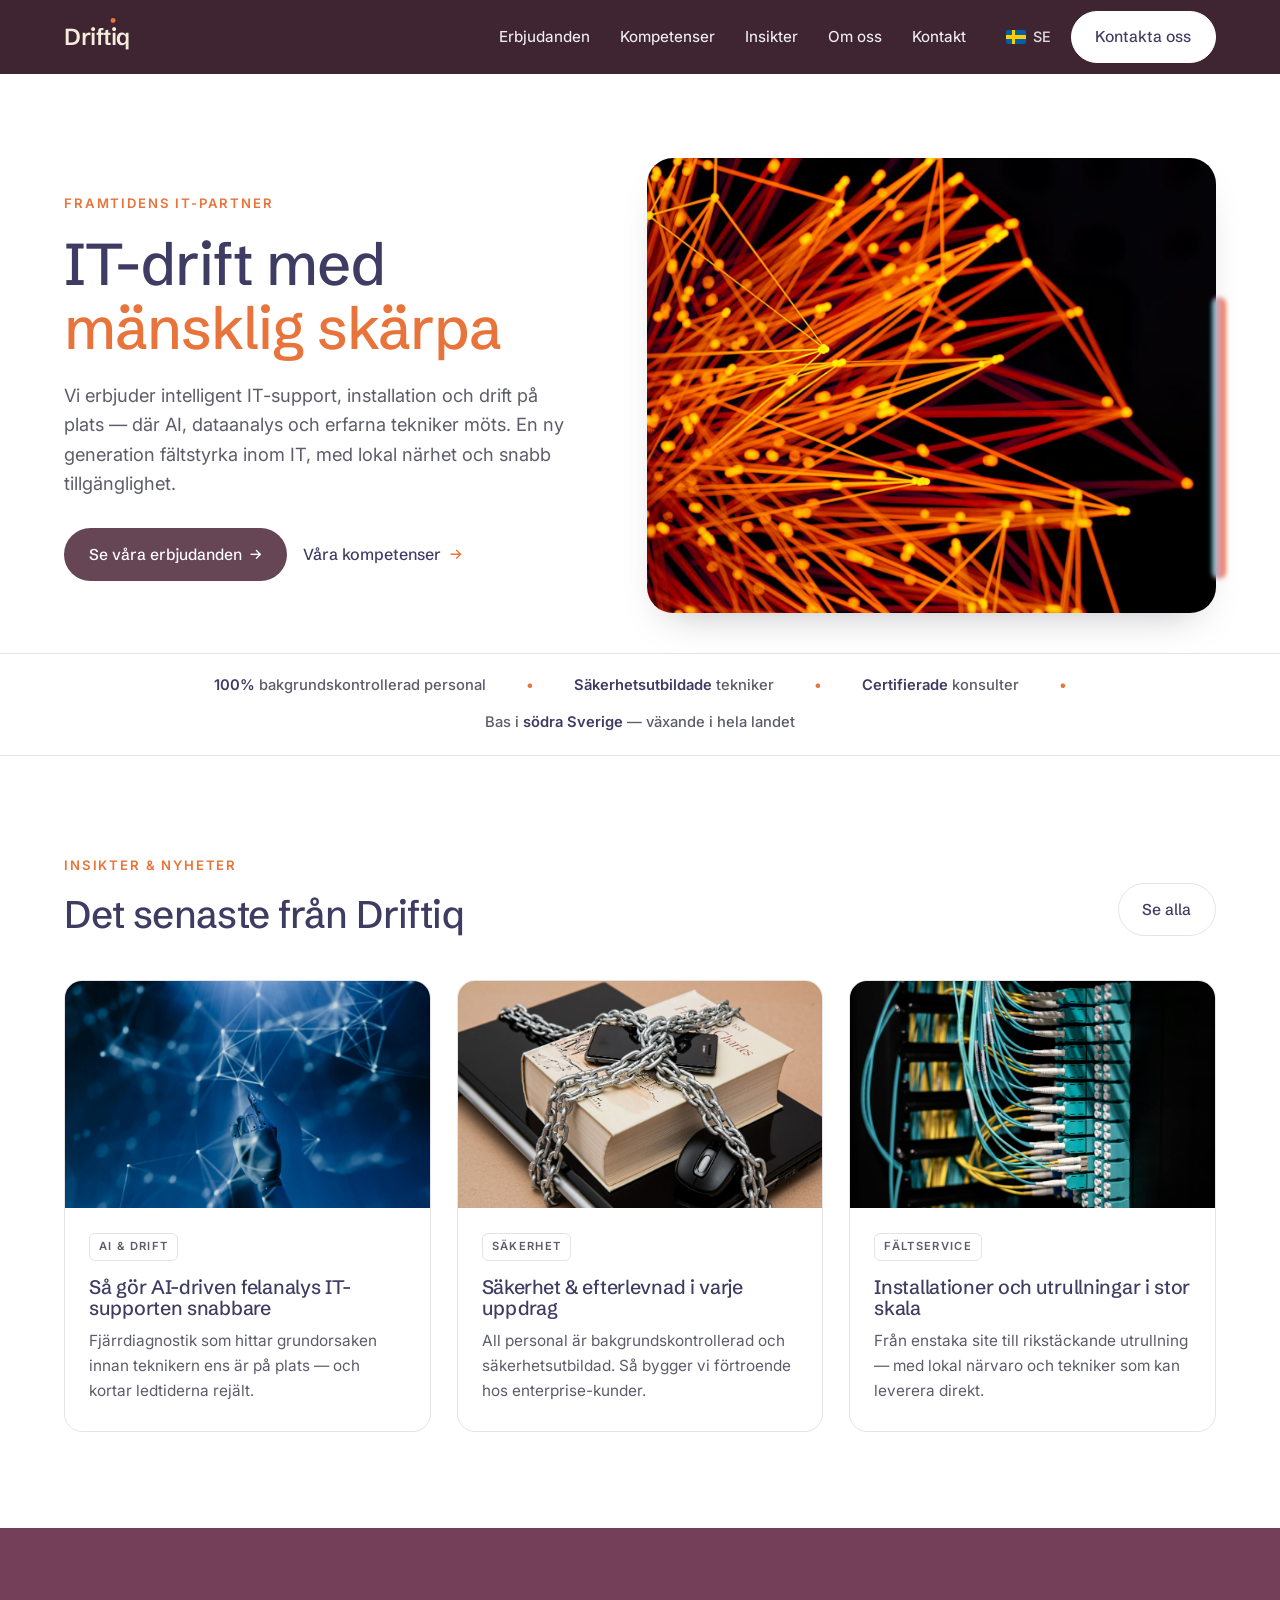
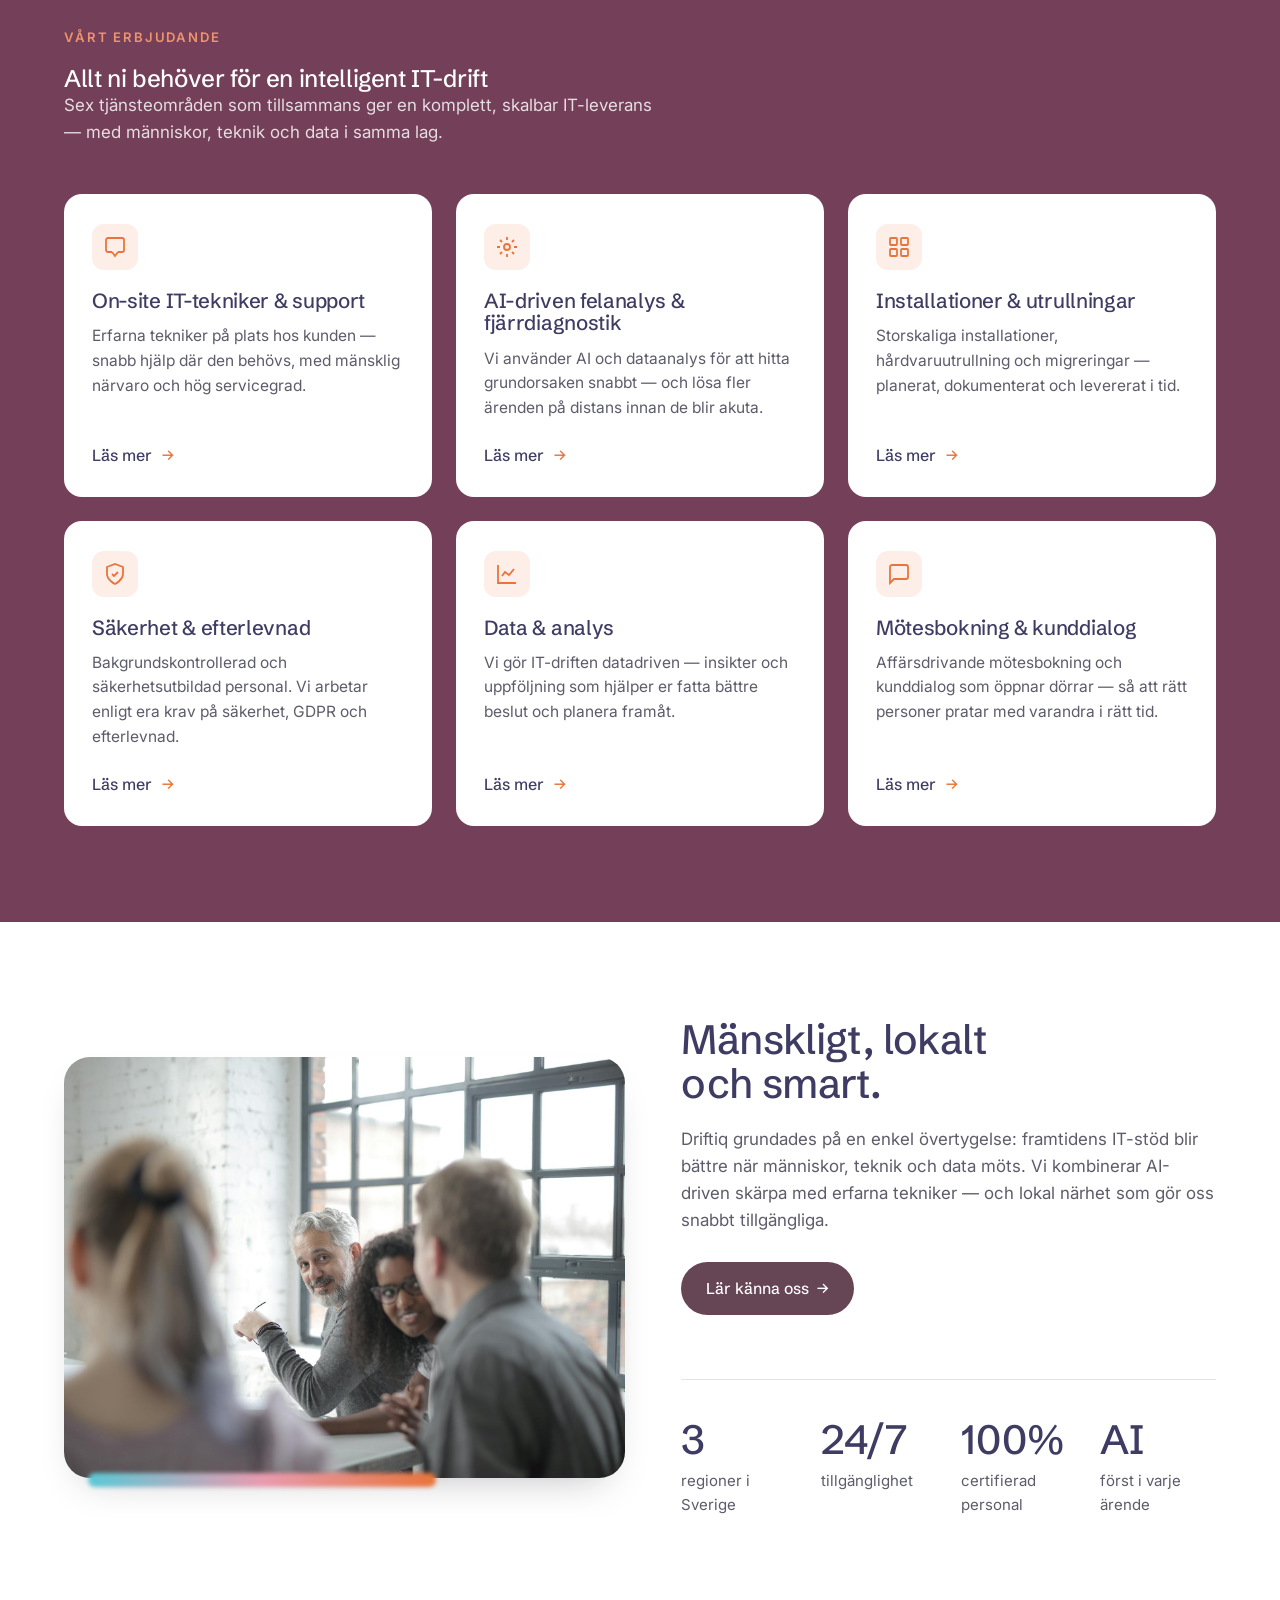
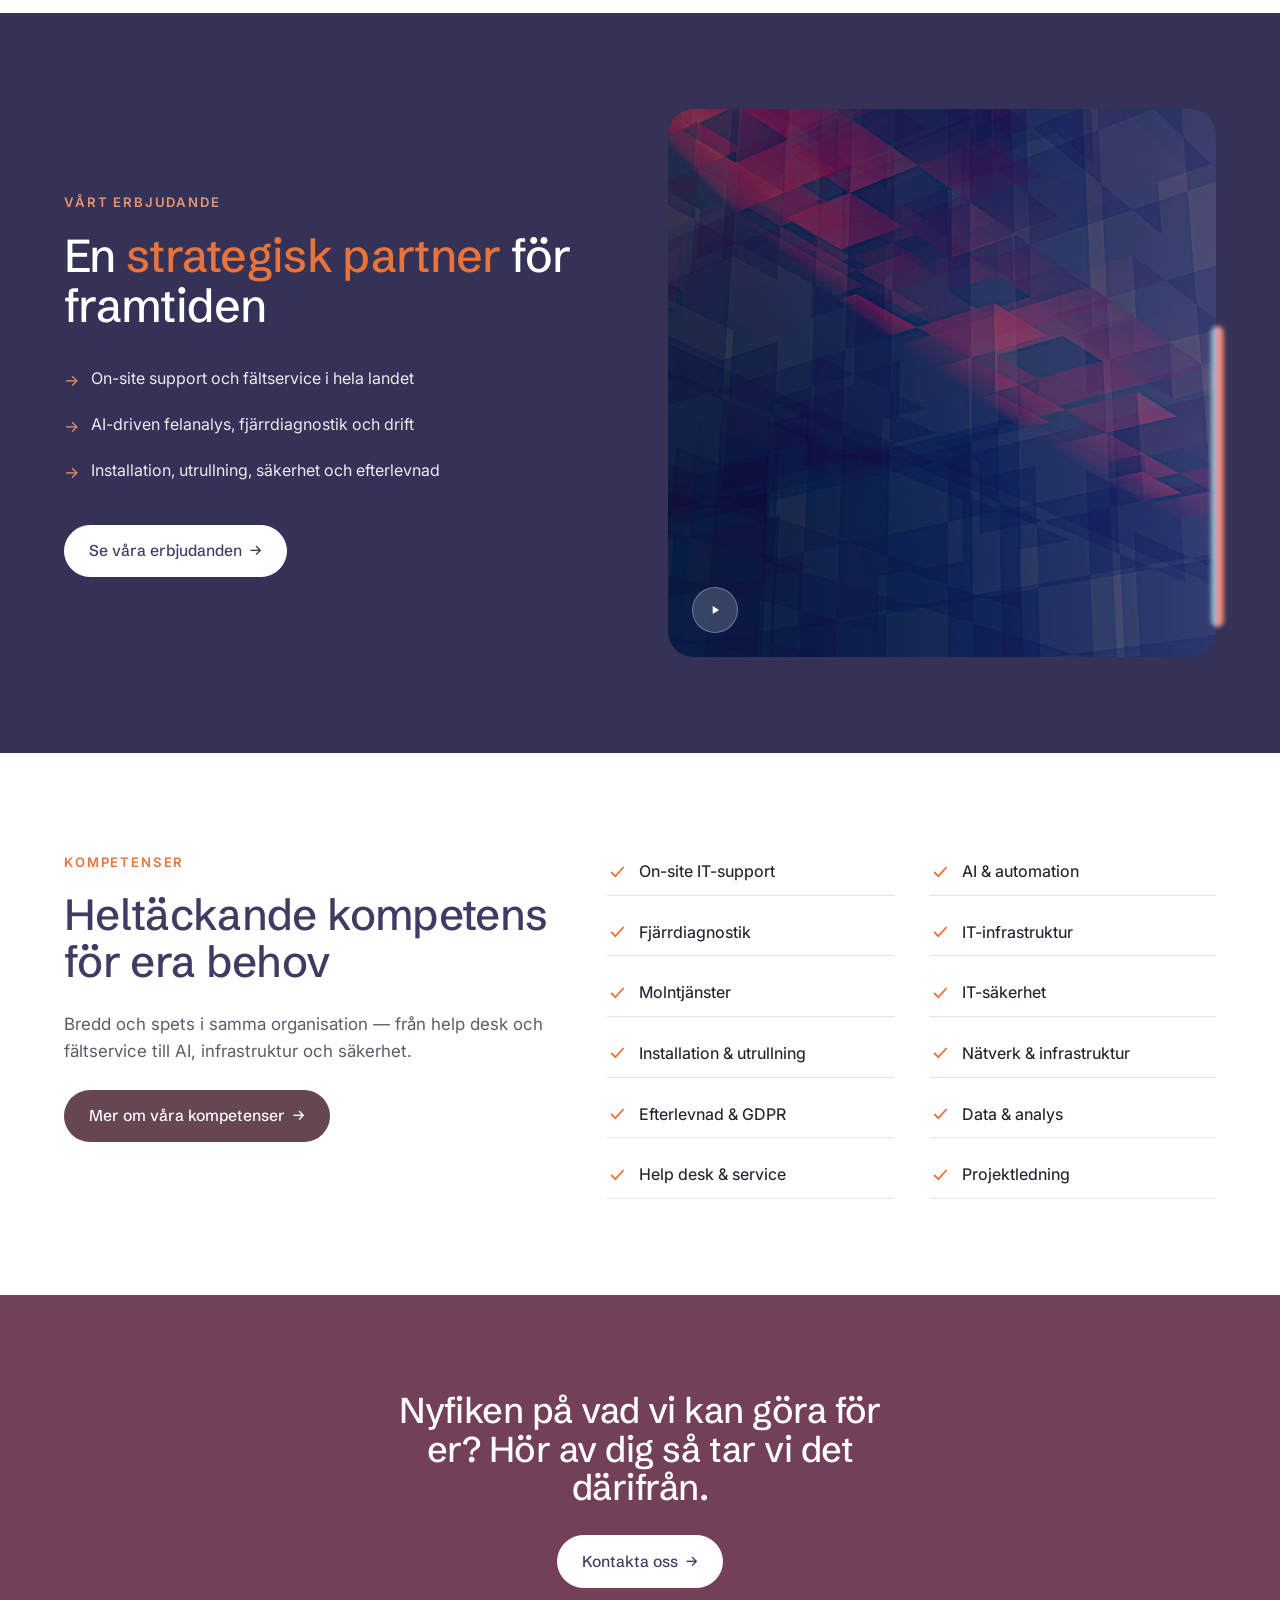
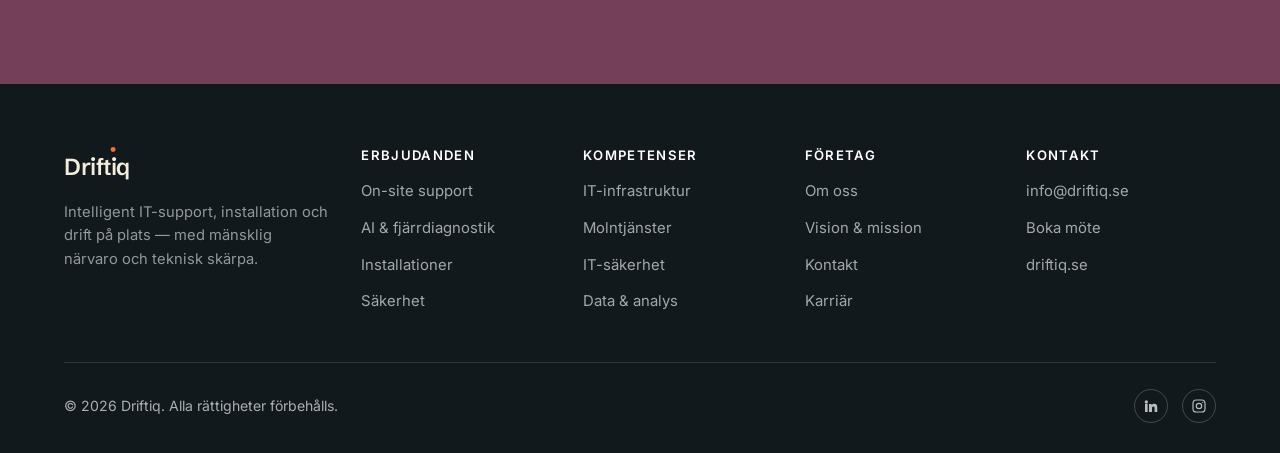
==== index.html @ 4bd807d9 "Driftiq website — homepage + Erbjudanden, Om oss, Kontakt Static site (HTML/CSS/JS) redesign of drif" ====
<!DOCTYPE html>
<html lang="sv">
<head>
<meta charset="UTF-8" />
<meta name="viewport" content="width=device-width, initial-scale=1.0" />
<title>Driftiq — Intelligent IT-support, drift och installation på plats</title>
<meta name="description" content="Driftiq kombinerar AI, dataanalys och erfarna tekniker för en ny generation fältstyrka inom IT. On-site support, installation och drift med mänsklig närvaro och teknisk skärpa." />
<link rel="preconnect" href="https://fonts.googleapis.com" />
<link rel="preconnect" href="https://fonts.gstatic.com" crossorigin />
<link href="https://fonts.googleapis.com/css2?family=Inter:wght@400;450;500;600&family=Schibsted+Grotesk:wght@400;500;600&display=swap" rel="stylesheet" />
<link rel="stylesheet" href="css/styles.css" />
</head>
<body>

<!-- ===================== Header ===================== -->
<header class="site-header">
  <div class="container nav">
    <a href="index.html" class="brand" aria-label="Driftiq startsida">Drift<span class="doti">i</span>q</a>
    <nav class="nav-links" aria-label="Huvudmeny">
      <a href="erbjudanden.html">Erbjudanden</a>
      <a href="index.html#kompetenser">Kompetenser</a>
      <a href="index.html#insikter">Insikter</a>
      <a href="om-oss.html">Om oss</a>
      <a href="kontakt.html">Kontakt</a>
    </nav>
    <div class="nav-right">
      <span class="lang"><span class="flag"></span>SE</span>
      <a href="kontakt.html" class="btn btn-light">Kontakta oss</a>
    </div>
    <button class="nav-toggle" aria-label="Öppna meny"><span></span><span></span><span></span></button>
  </div>
</header>

<main>

<!-- ===================== Hero ===================== -->
<section class="hero section">
  <div class="container hero-grid">
    <div class="hero-copy">
      <span class="eyebrow">Framtidens IT-partner</span>
      <h1>IT-drift med <span class="text-accent">mänsklig skärpa</span></h1>
      <p class="lead">Vi erbjuder intelligent IT-support, installation och drift på plats — där AI, dataanalys och erfarna tekniker möts. En ny generation fältstyrka inom IT, med lokal närhet och snabb tillgänglighet.</p>
      <div class="hero-actions">
        <a href="erbjudanden.html" class="btn btn-primary">Se våra erbjudanden <span class="arr">→</span></a>
        <a href="index.html#kompetenser" class="link-arrow">Våra kompetenser <span class="arr">→</span></a>
      </div>
    </div>
    <div class="hero-visual">
      <img src="assets/img/hero-abstract.jpg" alt="Abstrakt nätverk av sammankopplade noder" />
      <span class="gradient-edge"></span>
    </div>
  </div>
</section>

<!-- ===================== Trust strip ===================== -->
<div class="trust">
  <div class="container">
    <span><b>100%</b> bakgrundskontrollerad personal</span>
    <span class="dot">•</span>
    <span><b>Säkerhetsutbildade</b> tekniker</span>
    <span class="dot">•</span>
    <span><b>Certifierade</b> konsulter</span>
    <span class="dot">•</span>
    <span>Bas i <b>södra Sverige</b> — växande i hela landet</span>
  </div>
</div>

<!-- ===================== Insights ===================== -->
<section class="section" id="insikter">
  <div class="container">
    <div class="section-head">
      <div>
        <span class="eyebrow">Insikter & nyheter</span>
        <h2>Det senaste från Driftiq</h2>
      </div>
      <a href="om-oss.html" class="btn btn-outline">Se alla</a>
    </div>
    <div class="cards-3">
      <article class="insight">
        <div class="insight-img"><img src="assets/img/ai-network.jpg" alt="AI-nätverk" /></div>
        <div class="insight-body">
          <span class="tag">AI &amp; drift</span>
          <h3>Så gör AI-driven felanalys IT-supporten snabbare</h3>
          <p>Fjärrdiagnostik som hittar grundorsaken innan teknikern ens är på plats — och kortar ledtiderna rejält.</p>
        </div>
      </article>
      <article class="insight">
        <div class="insight-img"><img src="assets/img/cyber-security.jpg" alt="IT-säkerhet" /></div>
        <div class="insight-body">
          <span class="tag">Säkerhet</span>
          <h3>Säkerhet &amp; efterlevnad i varje uppdrag</h3>
          <p>All personal är bakgrundskontrollerad och säkerhetsutbildad. Så bygger vi förtroende hos enterprise-kunder.</p>
        </div>
      </article>
      <article class="insight">
        <div class="insight-img"><img src="assets/img/network-cables.jpg" alt="Installation av nätverk" /></div>
        <div class="insight-body">
          <span class="tag">Fältservice</span>
          <h3>Installationer och utrullningar i stor skala</h3>
          <p>Från enstaka site till rikstäckande utrullning — med lokal närvaro och tekniker som kan leverera direkt.</p>
        </div>
      </article>
    </div>
  </div>
</section>

<!-- ===================== Offerings (plum) ===================== -->
<section class="section section-plum" id="erbjudanden">
  <div class="container">
    <div class="plum-head">
      <span class="eyebrow on-dark">Vårt erbjudande</span>
      <h2>Allt ni behöver för en intelligent IT-drift</h2>
      <p class="lead">Sex tjänsteområden som tillsammans ger en komplett, skalbar IT-leverans — med människor, teknik och data i samma lag.</p>
    </div>
    <div class="offer-grid">
      <article class="offer-card">
        <div class="offer-icon"><svg viewBox="0 0 24 24" fill="none" stroke="currentColor" stroke-width="1.8"><path d="M9 17H5a2 2 0 0 1-2-2V5a2 2 0 0 1 2-2h14a2 2 0 0 1 2 2v10a2 2 0 0 1-2 2h-4"/><path d="m9 17 3 4 3-4"/></svg></div>
        <h3>On-site IT-tekniker &amp; support</h3>
        <p>Erfarna tekniker på plats hos kunden — snabb hjälp där den behövs, med mänsklig närvaro och hög servicegrad.</p>
        <a href="erbjudanden.html#support" class="link-arrow">Läs mer <span class="arr">→</span></a>
      </article>
      <article class="offer-card">
        <div class="offer-icon"><svg viewBox="0 0 24 24" fill="none" stroke="currentColor" stroke-width="1.8"><circle cx="12" cy="12" r="3"/><path d="M12 2v3M12 19v3M2 12h3M19 12h3M5 5l2 2M17 17l2 2M19 5l-2 2M7 17l-2 2"/></svg></div>
        <h3>AI-driven felanalys &amp; fjärrdiagnostik</h3>
        <p>Vi använder AI och dataanalys för att hitta grundorsaken snabbt — och lösa fler ärenden på distans innan de blir akuta.</p>
        <a href="erbjudanden.html#ai" class="link-arrow">Läs mer <span class="arr">→</span></a>
      </article>
      <article class="offer-card">
        <div class="offer-icon"><svg viewBox="0 0 24 24" fill="none" stroke="currentColor" stroke-width="1.8"><rect x="3" y="3" width="7" height="7" rx="1"/><rect x="14" y="3" width="7" height="7" rx="1"/><rect x="3" y="14" width="7" height="7" rx="1"/><rect x="14" y="14" width="7" height="7" rx="1"/></svg></div>
        <h3>Installationer &amp; utrullningar</h3>
        <p>Storskaliga installationer, hårdvaruutrullning och migreringar — planerat, dokumenterat och levererat i tid.</p>
        <a href="erbjudanden.html#installation" class="link-arrow">Läs mer <span class="arr">→</span></a>
      </article>
      <article class="offer-card">
        <div class="offer-icon"><svg viewBox="0 0 24 24" fill="none" stroke="currentColor" stroke-width="1.8"><path d="M12 22s8-4 8-10V5l-8-3-8 3v7c0 6 8 10 8 10Z"/><path d="m9 12 2 2 4-4"/></svg></div>
        <h3>Säkerhet &amp; efterlevnad</h3>
        <p>Bakgrundskontrollerad och säkerhetsutbildad personal. Vi arbetar enligt era krav på säkerhet, GDPR och efterlevnad.</p>
        <a href="erbjudanden.html#sakerhet" class="link-arrow">Läs mer <span class="arr">→</span></a>
      </article>
      <article class="offer-card">
        <div class="offer-icon"><svg viewBox="0 0 24 24" fill="none" stroke="currentColor" stroke-width="1.8"><path d="M3 3v18h18"/><path d="m7 14 3-4 4 3 5-6"/></svg></div>
        <h3>Data &amp; analys</h3>
        <p>Vi gör IT-driften datadriven — insikter och uppföljning som hjälper er fatta bättre beslut och planera framåt.</p>
        <a href="erbjudanden.html#data" class="link-arrow">Läs mer <span class="arr">→</span></a>
      </article>
      <article class="offer-card">
        <div class="offer-icon"><svg viewBox="0 0 24 24" fill="none" stroke="currentColor" stroke-width="1.8"><path d="M21 15a2 2 0 0 1-2 2H7l-4 4V5a2 2 0 0 1 2-2h14a2 2 0 0 1 2 2Z"/></svg></div>
        <h3>Mötesbokning &amp; kunddialog</h3>
        <p>Affärsdrivande mötesbokning och kunddialog som öppnar dörrar — så att rätt personer pratar med varandra i rätt tid.</p>
        <a href="erbjudanden.html#dialog" class="link-arrow">Läs mer <span class="arr">→</span></a>
      </article>
    </div>
  </div>
</section>

<!-- ===================== Visions split ===================== -->
<section class="section">
  <div class="container split">
    <div class="split-visual">
      <img src="assets/img/team-meeting.jpg" alt="Driftiqs team i samtal" />
      <span class="gradient-edge"></span>
    </div>
    <div>
      <h2>Mänskligt, lokalt<br />och smart.</h2>
      <p class="lead">Driftiq grundades på en enkel övertygelse: framtidens IT-stöd blir bättre när människor, teknik och data möts. Vi kombinerar AI-driven skärpa med erfarna tekniker — och lokal närhet som gör oss snabbt tillgängliga.</p>
      <a href="om-oss.html" class="btn btn-primary">Lär känna oss <span class="arr">→</span></a>
      <div class="stats">
        <div class="stat"><div class="num">3</div><div class="lbl">regioner i Sverige</div></div>
        <div class="stat"><div class="num">24/7</div><div class="lbl">tillgänglighet</div></div>
        <div class="stat"><div class="num">100%</div><div class="lbl">certifierad personal</div></div>
        <div class="stat"><div class="num">AI</div><div class="lbl">först i varje ärende</div></div>
      </div>
    </div>
  </div>
</section>

<!-- ===================== Strategic partner (indigo) ===================== -->
<section class="section section-indigo">
  <div class="container partner-grid">
    <div class="partner">
      <span class="eyebrow on-dark">Vårt erbjudande</span>
      <h2>En <span class="text-accent">strategisk partner</span> för framtiden</h2>
      <ul class="ul">
        <li><span class="arr">→</span> On-site support och fältservice i hela landet</li>
        <li><span class="arr">→</span> AI-driven felanalys, fjärrdiagnostik och drift</li>
        <li><span class="arr">→</span> Installation, utrullning, säkerhet och efterlevnad</li>
      </ul>
      <a href="erbjudanden.html" class="btn btn-light">Se våra erbjudanden <span class="arr">→</span></a>
    </div>
    <div class="partner-visual">
      <img src="assets/img/abstract-3d.jpg" alt="Abstrakt geometrisk teknikbild" />
      <span class="gradient-edge"></span>
      <span class="play"><svg width="14" height="14" viewBox="0 0 24 24" fill="#fff"><path d="M8 5v14l11-7z"/></svg></span>
    </div>
  </div>
</section>

<!-- ===================== Competencies ===================== -->
<section class="section" id="kompetenser">
  <div class="container compe-grid">
    <div>
      <span class="eyebrow">Kompetenser</span>
      <h2>Heltäckande kompetens för era behov</h2>
      <p class="lead">Bredd och spets i samma organisation — från help desk och fältservice till AI, infrastruktur och säkerhet.</p>
      <a href="erbjudanden.html" class="btn btn-primary" style="margin-top:24px">Mer om våra kompetenser <span class="arr">→</span></a>
    </div>
    <div class="checks">
      <div class="check"><svg viewBox="0 0 24 24" fill="none" stroke="currentColor" stroke-width="2.2"><path d="m5 12 5 5L20 6"/></svg><span>On-site IT-support</span></div>
      <div class="check"><svg viewBox="0 0 24 24" fill="none" stroke="currentColor" stroke-width="2.2"><path d="m5 12 5 5L20 6"/></svg><span>AI &amp; automation</span></div>
      <div class="check"><svg viewBox="0 0 24 24" fill="none" stroke="currentColor" stroke-width="2.2"><path d="m5 12 5 5L20 6"/></svg><span>Fjärrdiagnostik</span></div>
      <div class="check"><svg viewBox="0 0 24 24" fill="none" stroke="currentColor" stroke-width="2.2"><path d="m5 12 5 5L20 6"/></svg><span>IT-infrastruktur</span></div>
      <div class="check"><svg viewBox="0 0 24 24" fill="none" stroke="currentColor" stroke-width="2.2"><path d="m5 12 5 5L20 6"/></svg><span>Molntjänster</span></div>
      <div class="check"><svg viewBox="0 0 24 24" fill="none" stroke="currentColor" stroke-width="2.2"><path d="m5 12 5 5L20 6"/></svg><span>IT-säkerhet</span></div>
      <div class="check"><svg viewBox="0 0 24 24" fill="none" stroke="currentColor" stroke-width="2.2"><path d="m5 12 5 5L20 6"/></svg><span>Installation &amp; utrullning</span></div>
      <div class="check"><svg viewBox="0 0 24 24" fill="none" stroke="currentColor" stroke-width="2.2"><path d="m5 12 5 5L20 6"/></svg><span>Nätverk &amp; infrastruktur</span></div>
      <div class="check"><svg viewBox="0 0 24 24" fill="none" stroke="currentColor" stroke-width="2.2"><path d="m5 12 5 5L20 6"/></svg><span>Efterlevnad &amp; GDPR</span></div>
      <div class="check"><svg viewBox="0 0 24 24" fill="none" stroke="currentColor" stroke-width="2.2"><path d="m5 12 5 5L20 6"/></svg><span>Data &amp; analys</span></div>
      <div class="check"><svg viewBox="0 0 24 24" fill="none" stroke="currentColor" stroke-width="2.2"><path d="m5 12 5 5L20 6"/></svg><span>Help desk &amp; service</span></div>
      <div class="check"><svg viewBox="0 0 24 24" fill="none" stroke="currentColor" stroke-width="2.2"><path d="m5 12 5 5L20 6"/></svg><span>Projektledning</span></div>
    </div>
  </div>
</section>

<!-- ===================== CTA band ===================== -->
<section class="section cta-band">
  <div class="container">
    <h2>Nyfiken på vad vi kan göra för er? Hör av dig så tar vi det därifrån.</h2>
    <a href="kontakt.html" class="btn btn-light">Kontakta oss <span class="arr">→</span></a>
  </div>
</section>

</main>

<!-- ===================== Footer ===================== -->
<footer class="site-footer">
  <div class="container">
    <div class="footer-top">
      <div class="footer-brand">
        <a href="index.html" class="brand">Drift<span class="doti">i</span>q</a>
        <p>Intelligent IT-support, installation och drift på plats — med mänsklig närvaro och teknisk skärpa.</p>
      </div>
      <div class="footer-col">
        <h4>Erbjudanden</h4>
        <ul>
          <li><a href="erbjudanden.html#support">On-site support</a></li>
          <li><a href="erbjudanden.html#ai">AI &amp; fjärrdiagnostik</a></li>
          <li><a href="erbjudanden.html#installation">Installationer</a></li>
          <li><a href="erbjudanden.html#sakerhet">Säkerhet</a></li>
        </ul>
      </div>
      <div class="footer-col">
        <h4>Kompetenser</h4>
        <ul>
          <li><a href="index.html#kompetenser">IT-infrastruktur</a></li>
          <li><a href="index.html#kompetenser">Molntjänster</a></li>
          <li><a href="index.html#kompetenser">IT-säkerhet</a></li>
          <li><a href="index.html#kompetenser">Data &amp; analys</a></li>
        </ul>
      </div>
      <div class="footer-col">
        <h4>Företag</h4>
        <ul>
          <li><a href="om-oss.html">Om oss</a></li>
          <li><a href="om-oss.html#vision">Vision &amp; mission</a></li>
          <li><a href="kontakt.html">Kontakt</a></li>
          <li><a href="kontakt.html#karriar">Karriär</a></li>
        </ul>
      </div>
      <div class="footer-col">
        <h4>Kontakt</h4>
        <ul>
          <li><a href="mailto:info@driftiq.se">info@driftiq.se</a></li>
          <li><a href="kontakt.html">Boka möte</a></li>
          <li><a href="https://driftiq.se">driftiq.se</a></li>
        </ul>
      </div>
    </div>
    <div class="footer-bottom">
      <span>© 2026 Driftiq. Alla rättigheter förbehålls.</span>
      <div class="socials">
        <a href="#" aria-label="LinkedIn"><svg viewBox="0 0 24 24" fill="currentColor"><path d="M4.98 3.5a2.5 2.5 0 1 1 0 5 2.5 2.5 0 0 1 0-5zM3 9h4v12H3zM9 9h3.8v1.7h.05c.53-.95 1.83-1.95 3.77-1.95 4 0 4.74 2.5 4.74 5.76V21h-4v-5.3c0-1.26-.02-2.9-1.77-2.9-1.77 0-2.04 1.38-2.04 2.8V21H9z"/></svg></a>
        <a href="#" aria-label="Instagram"><svg viewBox="0 0 24 24" fill="none" stroke="currentColor" stroke-width="1.8"><rect x="3" y="3" width="18" height="18" rx="5"/><circle cx="12" cy="12" r="4"/><circle cx="17.5" cy="6.5" r="1" fill="currentColor" stroke="none"/></svg></a>
      </div>
    </div>
  </div>
</footer>

<script src="js/main.js"></script>
</body>
</html>
---- css/styles.css ----
/* ===========================================================
   Driftiq — design system
   Palette adapted from reference (Forefront): plum / indigo / orange
   =========================================================== */

:root{
  /* Brand colours */
  --plum-dark:#3E2531;     /* nav, deep sections */
  --plum:#743F59;          /* group / CTA sections */
  --plum-btn:#664555;      /* solid plum button */
  --plum-btn-hover:#7c5267;
  --indigo:#3E3C63;        /* heading text + dark sections */
  --indigo-deep:#343257;   /* darker indigo */
  --orange:#E8743B;        /* primary accent */
  --orange-2:#F0936A;      /* gradient highlight */
  --cyan:#5BC8D6;
  --pink:#E89BB0;

  /* Neutrals */
  --bg:#ffffff;
  --bg-soft:#f4f4f5;
  --bg-soft-2:#efeef0;
  --ink:#23232f;           /* body text */
  --ink-soft:#5c5c6b;      /* muted text */
  --line:#e5e3e8;
  --footer:#12191d;
  --cream:#f4ecdd;

  /* Type */
  --font-head:"Schibsted Grotesk","Inter",system-ui,Segoe UI,Arial,sans-serif;
  --font-body:"Inter",system-ui,Segoe UI,Arial,sans-serif;

  /* Layout */
  --maxw:1200px;
  --radius:18px;
  --radius-lg:26px;
  --shadow:0 18px 40px -22px rgba(31,22,38,.35);
  --shadow-card:0 14px 30px -20px rgba(31,22,38,.30);
  --ease:cubic-bezier(.22,.61,.36,1);
}

*,*::before,*::after{box-sizing:border-box}
html{scroll-behavior:smooth}
body{
  margin:0;
  font-family:var(--font-body);
  color:var(--ink);
  background:var(--bg);
  line-height:1.6;
  -webkit-font-smoothing:antialiased;
  text-rendering:optimizeLegibility;
}
img{max-width:100%;display:block}
a{color:inherit;text-decoration:none}
h1,h2,h3,h4{font-family:var(--font-head);font-weight:500;color:var(--indigo);line-height:1.08;margin:0;letter-spacing:-.015em}
p{margin:0}

.container{width:100%;max-width:var(--maxw);margin-inline:auto;padding-inline:24px}
.section{padding-block:96px}
.eyebrow{
  font-size:.82rem;font-weight:600;letter-spacing:.14em;text-transform:uppercase;
  color:var(--orange);margin-bottom:18px;display:inline-block;
}
.eyebrow.on-dark{color:var(--orange-2)}
.lead{font-size:1.06rem;color:var(--ink-soft);max-width:54ch}
.text-accent{color:var(--orange)}

/* ---------- Buttons ---------- */
.btn{
  display:inline-flex;align-items:center;gap:.55em;
  font-family:var(--font-head);font-weight:500;font-size:.98rem;
  padding:.82em 1.5em;border-radius:999px;border:1.5px solid transparent;
  cursor:pointer;transition:all .25s var(--ease);white-space:nowrap;
}
.btn-primary{background:var(--plum-btn);color:#fff}
.btn-primary:hover{background:var(--plum-btn-hover);transform:translateY(-2px)}
.btn-light{background:#fff;color:var(--indigo);border-color:#fff}
.btn-light:hover{background:transparent;color:#fff;border-color:rgba(255,255,255,.7)}
.btn-outline{background:transparent;color:var(--indigo);border-color:var(--line)}
.btn-outline:hover{border-color:var(--indigo);transform:translateY(-2px)}
.btn-outline.on-dark{color:#fff;border-color:rgba(255,255,255,.4)}
.btn-outline.on-dark:hover{border-color:#fff;background:rgba(255,255,255,.08)}
.btn .arr{transition:transform .25s var(--ease)}
.btn:hover .arr{transform:translateX(4px)}

.link-arrow{
  display:inline-flex;align-items:center;gap:.6em;font-family:var(--font-head);
  font-weight:500;color:var(--indigo);transition:gap .25s var(--ease);
}
.link-arrow .arr{color:var(--orange);transition:transform .25s var(--ease)}
.link-arrow:hover .arr{transform:translateX(5px)}
.link-arrow.on-dark{color:#fff}

/* ---------- Brand wordmark ---------- */
.brand{
  font-family:var(--font-head);font-weight:600;font-size:1.45rem;
  letter-spacing:-.02em;color:var(--cream);display:inline-flex;align-items:center;
}
.brand .doti{position:relative}
.brand .doti::after{
  content:"";position:absolute;left:50%;top:-.02em;transform:translateX(-50%);
  width:.21em;height:.21em;background:var(--orange);border-radius:50%;
}
.brand.ink{color:var(--indigo)}

/* ===========================================================
   Header
   =========================================================== */
.site-header{
  position:sticky;top:0;z-index:60;
  background:var(--plum-dark);
  transition:background .3s var(--ease),box-shadow .3s var(--ease);
}
.site-header.scrolled{background:#fff;box-shadow:0 1px 0 var(--line),0 10px 30px -24px rgba(0,0,0,.4)}
.site-header.scrolled .brand{color:var(--indigo)}
.site-header.scrolled .nav-links a{color:var(--ink)}
.site-header.scrolled .lang{color:var(--ink-soft)}
.site-header.scrolled .nav-toggle span{background:var(--indigo)}
.nav{display:flex;align-items:center;gap:32px;height:74px}
.nav-links{display:flex;align-items:center;gap:30px;margin-left:auto}
.nav-links a{
  color:rgba(255,255,255,.92);font-size:.95rem;font-weight:450;
  transition:color .2s;position:relative;
}
.nav-links a:hover{color:var(--orange-2)}
.site-header.scrolled .nav-links a:hover{color:var(--orange)}
.nav-links a.active{color:var(--orange-2)}
.site-header.scrolled .nav-links a.active{color:var(--orange)}
.nav-right{display:flex;align-items:center;gap:20px;margin-left:8px}
.lang{display:flex;align-items:center;gap:7px;color:rgba(255,255,255,.85);font-size:.9rem;font-weight:500}
.flag{width:20px;height:14px;border-radius:2px;display:inline-block;
  background:linear-gradient(#0061a8 0 100%);position:relative;overflow:hidden}
.flag::before{content:"";position:absolute;inset:0;
  background:
    linear-gradient(90deg,transparent 30%,#ffcd00 30% 44%,transparent 44%),
    linear-gradient(0deg,transparent 36%,#ffcd00 36% 64%,transparent 64%);}
.nav-toggle{display:none;background:none;border:0;flex-direction:column;gap:5px;cursor:pointer;padding:6px}
.nav-toggle span{width:24px;height:2px;background:#fff;border-radius:2px;transition:.3s}

/* ===========================================================
   Hero
   =========================================================== */
.hero{background:var(--bg);position:relative;padding-top:84px;padding-bottom:40px}
.hero-grid{display:grid;grid-template-columns:1.02fr 1.1fr;gap:56px;align-items:center}
.hero h1{font-size:clamp(2.6rem,4.6vw,4rem);font-weight:500;margin-bottom:22px}
.hero .lead{font-size:1.14rem;margin-bottom:30px;max-width:46ch}
.hero-actions{display:flex;gap:16px;flex-wrap:wrap;align-items:center}
.hero-visual{position:relative}
.hero-visual img{
  width:100%;aspect-ratio:5/4;object-fit:cover;border-radius:var(--radius-lg);
  box-shadow:var(--shadow);
}
.gradient-edge{
  position:absolute;border-radius:999px;filter:blur(2px);
  background:linear-gradient(90deg,var(--cyan),var(--pink),var(--orange));
}
.hero-visual .gradient-edge{right:-10px;bottom:34px;width:14px;height:62%;border-radius:999px}

/* trust strip */
.trust{border-top:1px solid var(--line);border-bottom:1px solid var(--line);background:var(--bg)}
.trust .container{display:flex;flex-wrap:wrap;gap:14px 40px;justify-content:center;
  padding-block:20px;color:var(--ink-soft);font-size:.92rem;font-weight:500}
.trust b{color:var(--indigo);font-weight:600}
.trust .dot{color:var(--orange)}

/* ===========================================================
   Section headers
   =========================================================== */
.section-head{display:flex;justify-content:space-between;align-items:flex-end;gap:24px;margin-bottom:44px}
.section-head h2{font-size:clamp(1.9rem,3vw,2.6rem)}

/* ---------- Insight cards ---------- */
.cards-3{display:grid;grid-template-columns:repeat(3,1fr);gap:26px}
.insight{
  background:#fff;border:1px solid var(--line);border-radius:var(--radius);
  overflow:hidden;display:flex;flex-direction:column;transition:transform .3s var(--ease),box-shadow .3s var(--ease);
}
.insight:hover{transform:translateY(-6px);box-shadow:var(--shadow-card)}
.insight-img{aspect-ratio:16/10;overflow:hidden}
.insight-img img{width:100%;height:100%;object-fit:cover;transition:transform .5s var(--ease)}
.insight:hover .insight-img img{transform:scale(1.05)}
.insight-body{padding:24px 24px 28px}
.tag{display:inline-block;font-size:.7rem;font-weight:600;letter-spacing:.12em;text-transform:uppercase;
  color:var(--ink-soft);border:1px solid var(--line);border-radius:6px;padding:4px 9px;margin-bottom:16px}
.insight h3{font-size:1.22rem;font-weight:500;margin-bottom:10px}
.insight p{color:var(--ink-soft);font-size:.96rem}

/* ===========================================================
   Offerings (plum section, white cards)
   =========================================================== */
.section-plum{background:var(--plum);color:#fff}
.section-plum h2,.section-plum h3{color:#fff}
.plum-head{max-width:760px;margin-bottom:48px}
.plum-head .lead{color:rgba(255,255,255,.82)}
.offer-grid{display:grid;grid-template-columns:repeat(3,1fr);gap:24px}
.offer-card{
  background:#fff;border-radius:var(--radius);padding:30px 28px 28px;
  display:flex;flex-direction:column;transition:transform .3s var(--ease),box-shadow .3s var(--ease);
}
.offer-card:hover{transform:translateY(-6px);box-shadow:0 26px 50px -28px rgba(0,0,0,.5)}
.offer-icon{width:46px;height:46px;border-radius:12px;display:grid;place-items:center;
  background:rgba(232,116,59,.12);color:var(--orange);margin-bottom:20px}
.offer-icon svg{width:24px;height:24px}
.offer-card h3{font-size:1.28rem;font-weight:500;color:var(--indigo);margin-bottom:12px}
.offer-card p{color:var(--ink-soft);font-size:.97rem;margin-bottom:22px;flex:1}

/* ===========================================================
   Visions split + stats
   =========================================================== */
.split{display:grid;grid-template-columns:1.05fr 1fr;gap:56px;align-items:center}
.split-visual{position:relative}
.split-visual img{width:100%;aspect-ratio:4/3;object-fit:cover;border-radius:var(--radius-lg);box-shadow:var(--shadow)}
.split-visual .gradient-edge{left:24px;bottom:-9px;height:14px;width:62%}
.split h2{font-size:clamp(2rem,3.2vw,2.9rem);margin-bottom:20px}
.split .lead{margin-bottom:28px}
.stats{display:grid;grid-template-columns:repeat(4,1fr);gap:24px;margin-top:64px;
  border-top:1px solid var(--line);padding-top:40px}
.stat .num{font-family:var(--font-head);font-size:clamp(2rem,3.2vw,2.7rem);font-weight:500;color:var(--indigo);line-height:1}
.stat .lbl{color:var(--ink-soft);font-size:.94rem;margin-top:8px}

/* ===========================================================
   Strategic partner (dark indigo)
   =========================================================== */
.section-indigo{background:var(--indigo-deep);color:#fff;overflow:hidden}
.section-indigo h2{color:#fff}
.partner-grid{display:grid;grid-template-columns:1fr 1fr;gap:56px;align-items:center}
.partner h2{font-size:clamp(2.2rem,3.6vw,3.2rem);font-weight:500;margin-bottom:26px}
.partner .ul{list-style:none;padding:0;margin:0 0 30px}
.partner .ul li{display:flex;gap:12px;align-items:flex-start;padding:9px 0;color:rgba(255,255,255,.9)}
.partner .ul li .arr{color:var(--orange-2);margin-top:.15em}
.partner-visual{position:relative}
.partner-visual img{width:100%;aspect-ratio:1/1;object-fit:cover;border-radius:var(--radius-lg)}
.partner-visual .gradient-edge{right:-8px;bottom:30px;height:55%;width:13px}
.partner-visual .play{position:absolute;left:24px;bottom:24px;width:46px;height:46px;border-radius:50%;
  background:rgba(255,255,255,.18);backdrop-filter:blur(6px);display:grid;place-items:center;border:1px solid rgba(255,255,255,.3)}

/* ===========================================================
   Competency checklist
   =========================================================== */
.compe-grid{display:grid;grid-template-columns:1fr 1.25fr;gap:56px}
.compe-grid h2{font-size:clamp(2rem,3.4vw,3rem);margin-bottom:26px}
.checks{display:grid;grid-template-columns:1fr 1fr;gap:14px 36px}
.check{display:flex;gap:12px;align-items:flex-start;padding:10px 0;border-bottom:1px solid var(--line)}
.check svg{width:20px;height:20px;color:var(--orange);flex:none;margin-top:.15em}
.check span{font-weight:450;color:var(--ink)}

/* ===========================================================
   CTA band
   =========================================================== */
.cta-band{background:var(--plum);color:#fff;text-align:center;position:relative;overflow:hidden}
.cta-band .container{position:relative;z-index:2}
.cta-band h2{color:#fff;font-size:clamp(1.7rem,2.8vw,2.4rem);max-width:24ch;margin:0 auto 28px;font-weight:500}
.cta-arrows{position:absolute;inset:0;z-index:1;opacity:.5;pointer-events:none}

/* ===========================================================
   Footer
   =========================================================== */
.site-footer{background:var(--footer);color:rgba(255,255,255,.65);padding-block:64px 30px}
.footer-top{display:grid;grid-template-columns:1.4fr repeat(4,1fr);gap:32px;padding-bottom:48px}
.footer-brand .brand{margin-bottom:16px}
.footer-brand p{font-size:.92rem;max-width:30ch;color:rgba(255,255,255,.55)}
.footer-col h4{color:#fff;font-size:.82rem;letter-spacing:.1em;text-transform:uppercase;font-weight:600;margin-bottom:16px;font-family:var(--font-body)}
.footer-col ul{list-style:none;padding:0;margin:0;display:flex;flex-direction:column;gap:11px}
.footer-col a{font-size:.93rem;color:rgba(255,255,255,.62);transition:color .2s}
.footer-col a:hover{color:var(--orange-2)}
.footer-bottom{border-top:1px solid rgba(255,255,255,.12);padding-top:26px;
  display:flex;justify-content:space-between;align-items:center;gap:20px;flex-wrap:wrap;font-size:.88rem}
.socials{display:flex;gap:14px}
.socials a{width:34px;height:34px;border-radius:50%;border:1px solid rgba(255,255,255,.2);
  display:grid;place-items:center;color:rgba(255,255,255,.7);transition:.2s}
.socials a:hover{border-color:var(--orange);color:var(--orange)}
.socials svg{width:16px;height:16px}

/* ===========================================================
   Page hero (subpages)
   =========================================================== */
.page-hero{background:var(--plum-dark);color:#fff;padding-block:120px 90px}
.page-hero .eyebrow{color:var(--orange-2)}
.page-hero h1{color:#fff;font-size:clamp(2.4rem,4.4vw,3.8rem);font-weight:500;max-width:18ch;margin-bottom:20px}
.page-hero p{color:rgba(255,255,255,.8);max-width:56ch;font-size:1.1rem}

/* ---------- Detailed offering rows ---------- */
.offer-detail{display:grid;grid-template-columns:1fr 1fr;gap:54px;align-items:center;padding-block:54px;border-bottom:1px solid var(--line)}
.offer-detail:nth-child(even) .offer-detail-media{order:-1}
.offer-detail-media img{width:100%;aspect-ratio:16/11;object-fit:cover;border-radius:var(--radius)}
.offer-detail .num-badge{font-family:var(--font-head);color:var(--orange);font-weight:600;font-size:.95rem;letter-spacing:.08em;margin-bottom:14px;display:block}
.offer-detail h2{font-size:clamp(1.7rem,2.8vw,2.3rem);margin-bottom:16px}
.offer-detail p{color:var(--ink-soft);margin-bottom:18px}
.mini-list{list-style:none;padding:0;margin:0;display:flex;flex-direction:column;gap:10px}
.mini-list li{display:flex;gap:10px;align-items:flex-start}
.mini-list svg{width:18px;height:18px;color:var(--orange);flex:none;margin-top:.2em}

/* ---------- Values ---------- */
.values{display:grid;grid-template-columns:repeat(3,1fr);gap:26px}
.value{background:var(--bg-soft);border-radius:var(--radius);padding:30px 28px}
.value .vnum{font-family:var(--font-head);color:var(--orange);font-weight:600;font-size:1.1rem;margin-bottom:14px}
.value h3{font-size:1.2rem;font-weight:500;margin-bottom:10px}
.value p{color:var(--ink-soft);font-size:.96rem}

/* ---------- Contact ---------- */
.contact-grid{display:grid;grid-template-columns:1.1fr .9fr;gap:56px;align-items:start}
.form{display:grid;gap:18px}
.field{display:flex;flex-direction:column;gap:7px}
.field label{font-size:.9rem;font-weight:500;color:var(--indigo)}
.field input,.field textarea{
  font-family:var(--font-body);font-size:1rem;padding:13px 15px;border:1.5px solid var(--line);
  border-radius:12px;background:#fff;color:var(--ink);transition:border-color .2s;
}
.field input:focus,.field textarea:focus{outline:none;border-color:var(--orange)}
.field textarea{resize:vertical;min-height:130px}
.form-row{display:grid;grid-template-columns:1fr 1fr;gap:18px}
.contact-info{background:var(--plum-dark);color:#fff;border-radius:var(--radius-lg);padding:40px 36px}
.contact-info h3{color:#fff;font-size:1.4rem;margin-bottom:22px}
.contact-info .ci-item{display:flex;gap:14px;align-items:flex-start;padding:14px 0;border-top:1px solid rgba(255,255,255,.14)}
.contact-info .ci-item:first-of-type{border-top:0}
.contact-info .ci-item svg{width:20px;height:20px;color:var(--orange-2);flex:none;margin-top:.15em}
.contact-info .ci-item b{display:block;color:#fff;font-weight:600;margin-bottom:2px}
.contact-info .ci-item span{color:rgba(255,255,255,.75);font-size:.94rem}
.note{font-size:.85rem;color:var(--ink-soft)}

/* ===========================================================
   Responsive
   =========================================================== */
@media(max-width:980px){
  .section{padding-block:72px}
  .hero-grid,.split,.partner-grid,.compe-grid,.contact-grid{grid-template-columns:1fr;gap:40px}
  .partner-visual{max-width:480px}
  .cards-3,.offer-grid,.values{grid-template-columns:1fr 1fr}
  .footer-top{grid-template-columns:1fr 1fr;gap:32px}
  .footer-brand{grid-column:1/-1}
  .offer-detail{grid-template-columns:1fr;gap:28px}
  .offer-detail:nth-child(even) .offer-detail-media{order:0}
  .stats{grid-template-columns:1fr 1fr;gap:30px}
}
@media(max-width:680px){
  .nav-links{
    position:fixed;inset:74px 0 auto 0;background:var(--plum-dark);
    flex-direction:column;align-items:flex-start;gap:0;padding:10px 24px 24px;
    transform:translateY(-120%);transition:transform .35s var(--ease);box-shadow:0 20px 40px -20px rgba(0,0,0,.6);
  }
  .nav-links.open{transform:translateY(0)}
  .nav-links a{padding:13px 0;width:100%;border-bottom:1px solid rgba(255,255,255,.1)}
  .site-header.scrolled .nav-links{background:#fff}
  .nav-right{margin-left:auto}
  .nav-toggle{display:flex}
  .cards-3,.offer-grid,.values,.checks,.form-row{grid-template-columns:1fr}
  .stats{grid-template-columns:1fr 1fr;gap:24px}
  .section-head{flex-direction:column;align-items:flex-start}
}
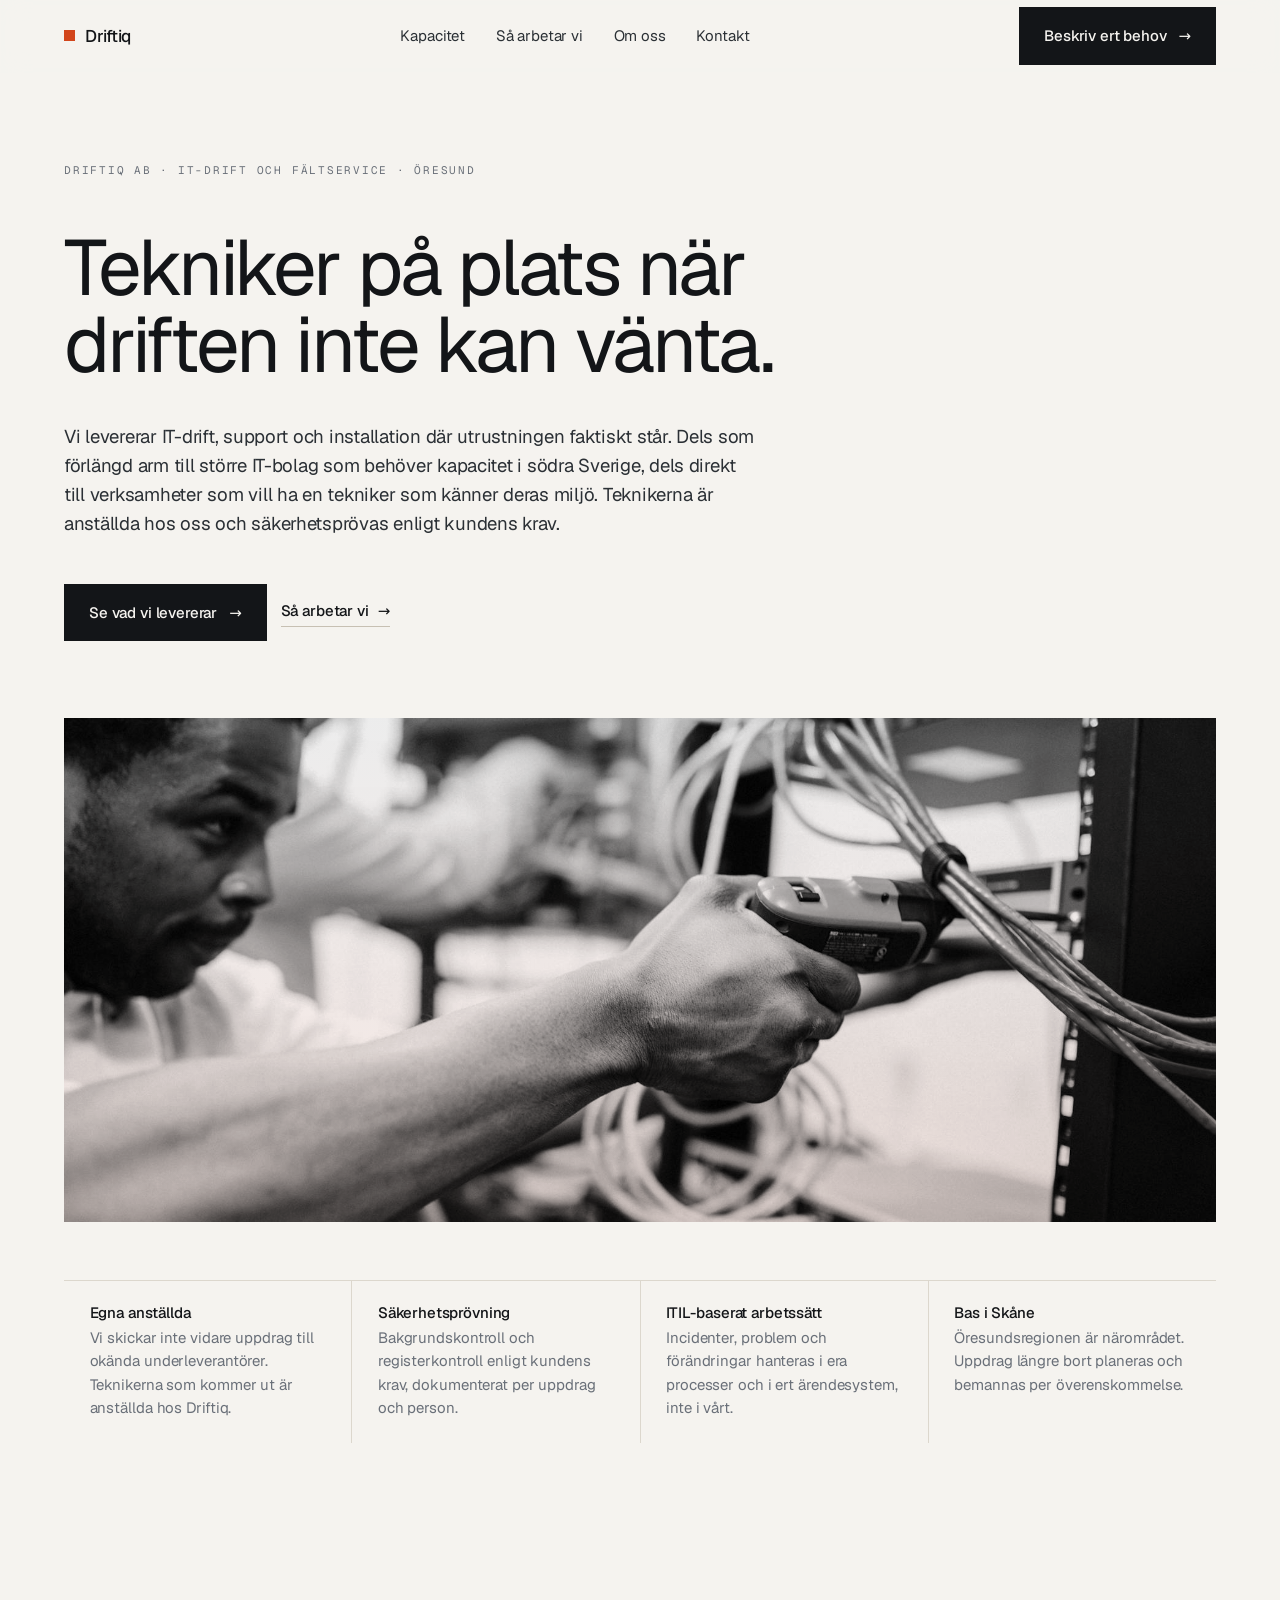
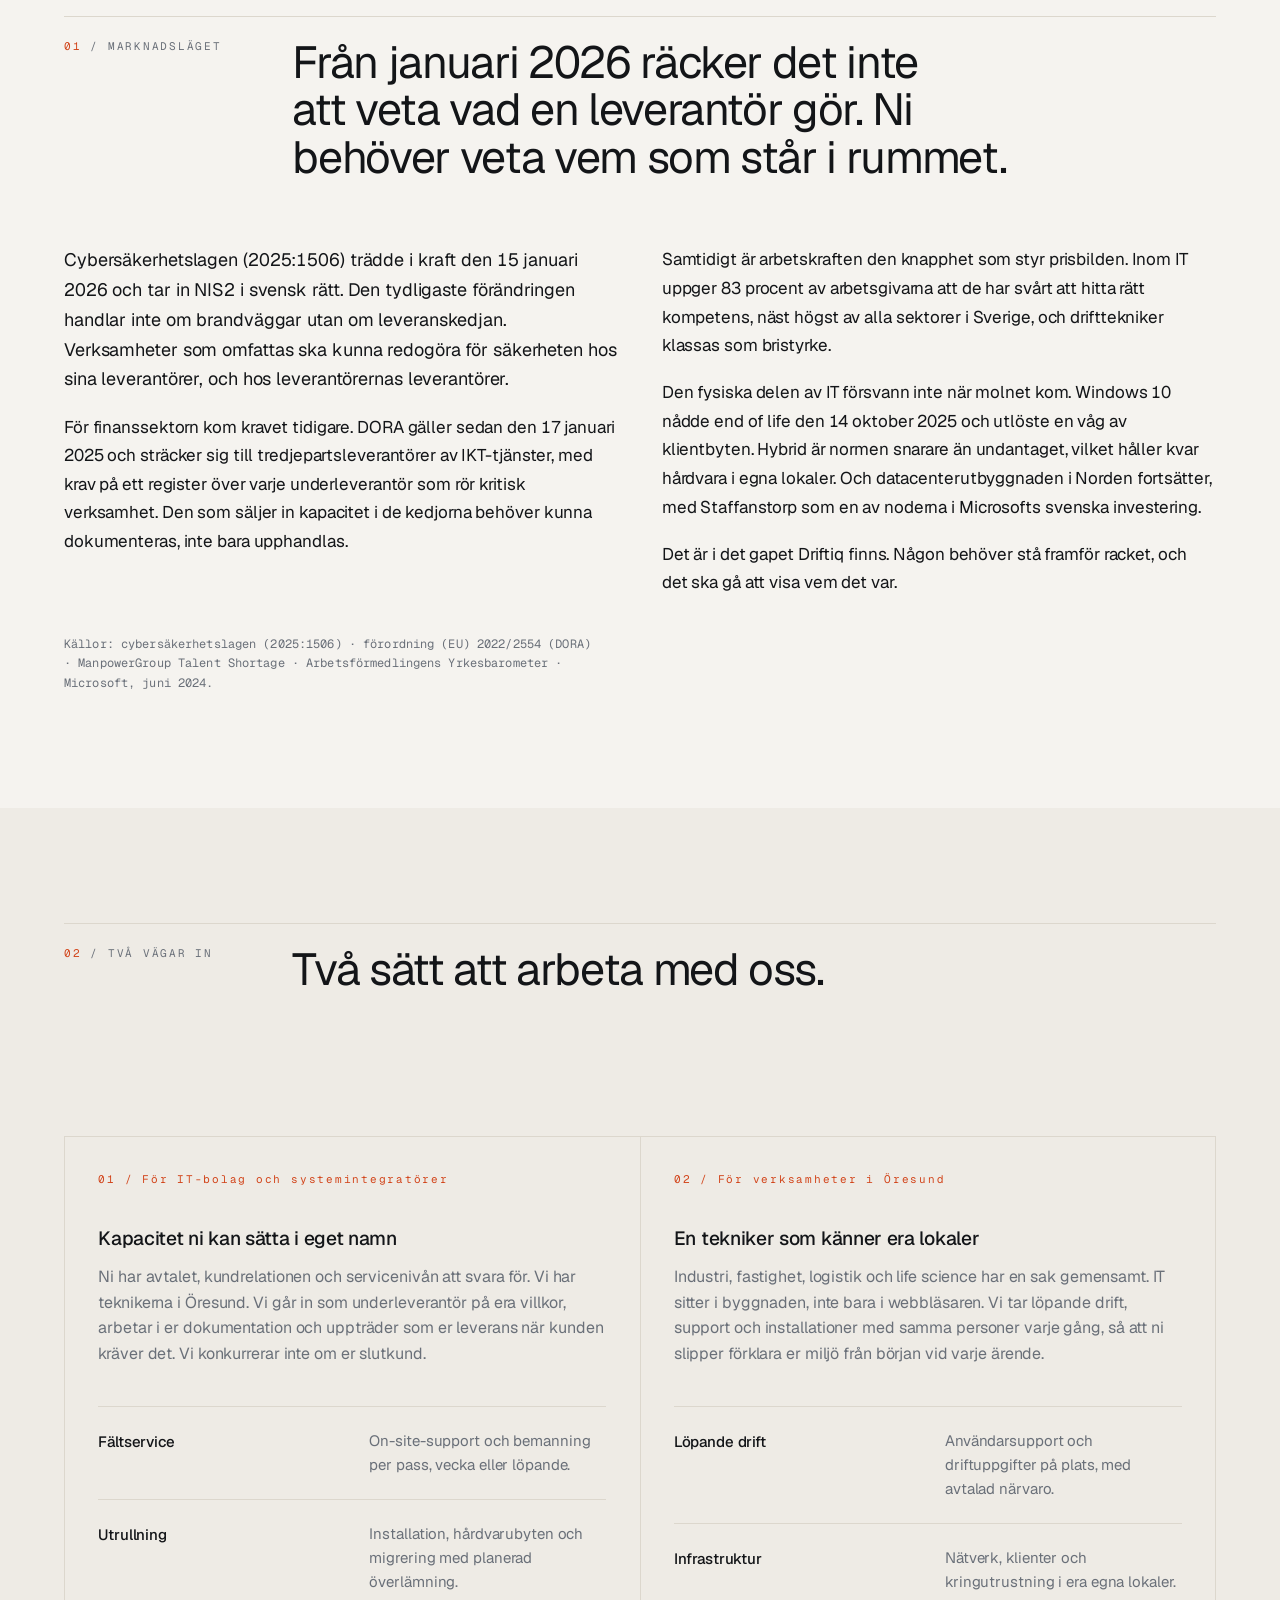
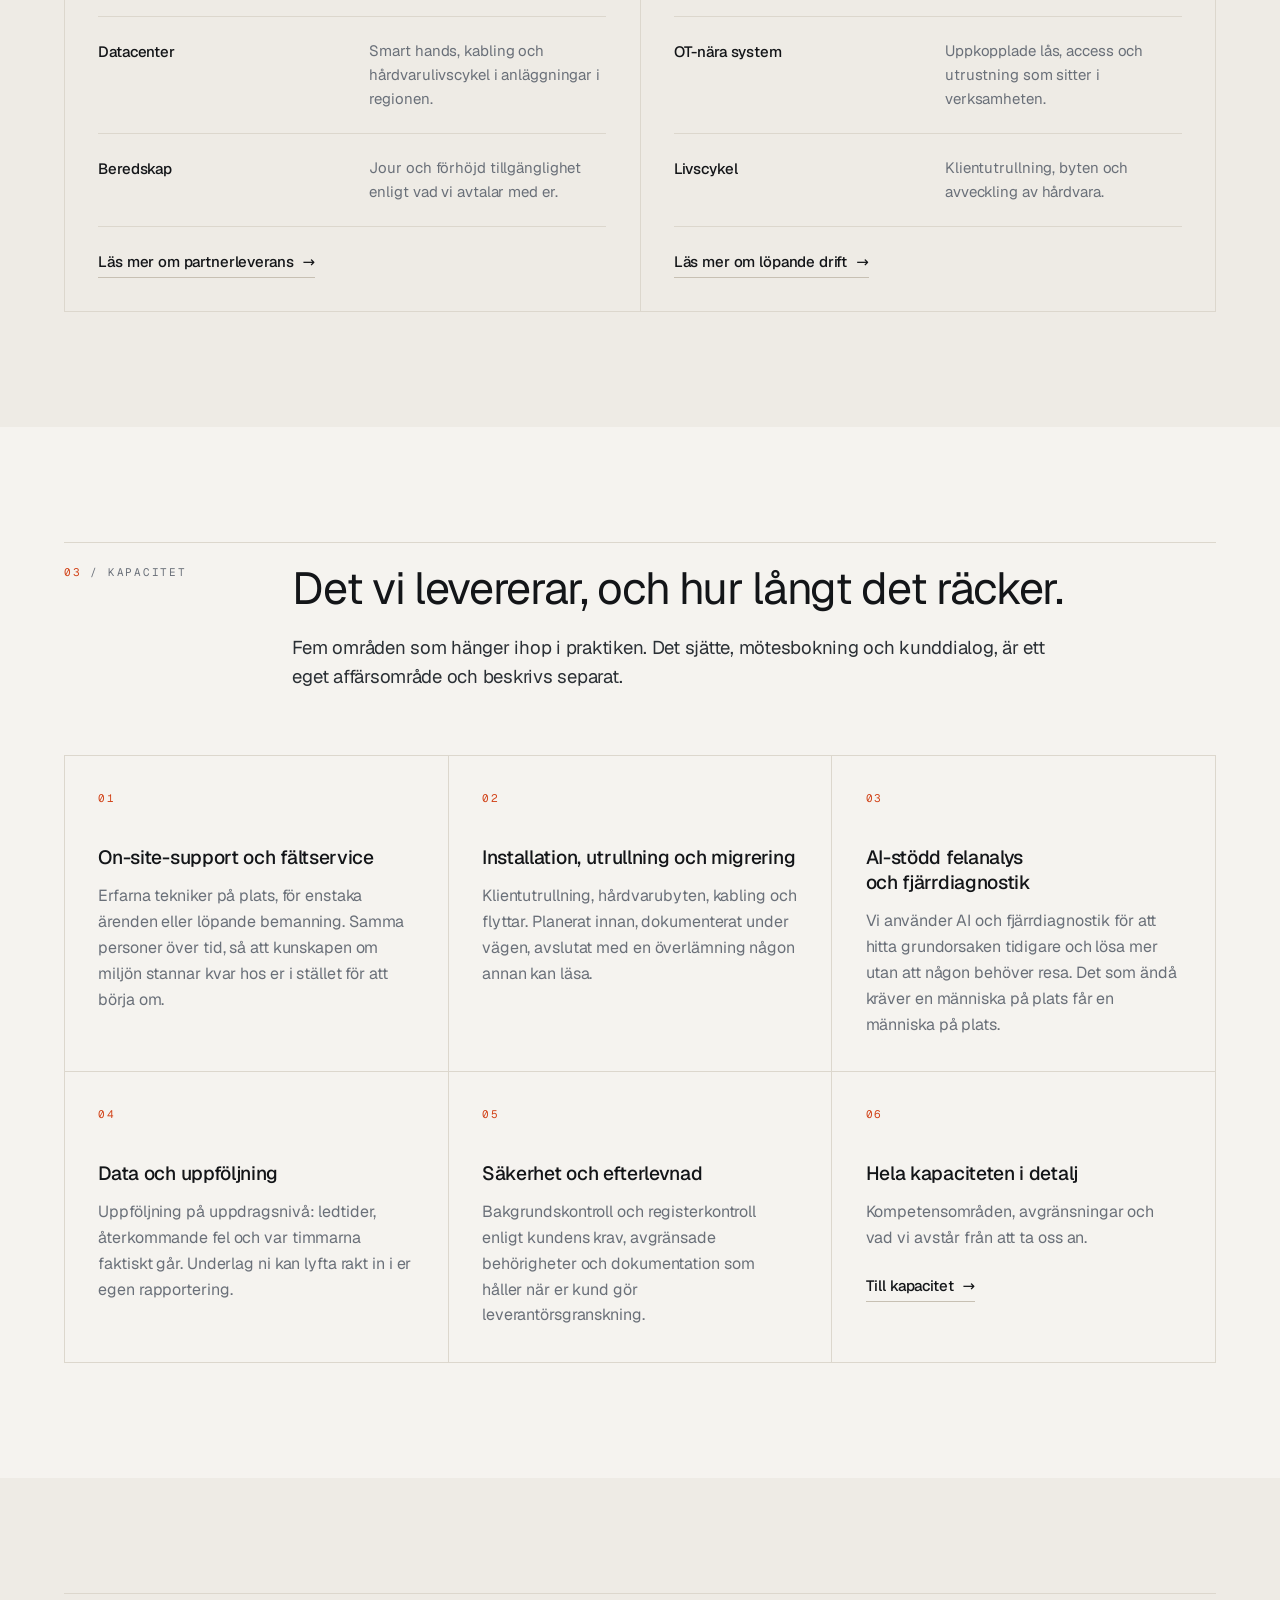
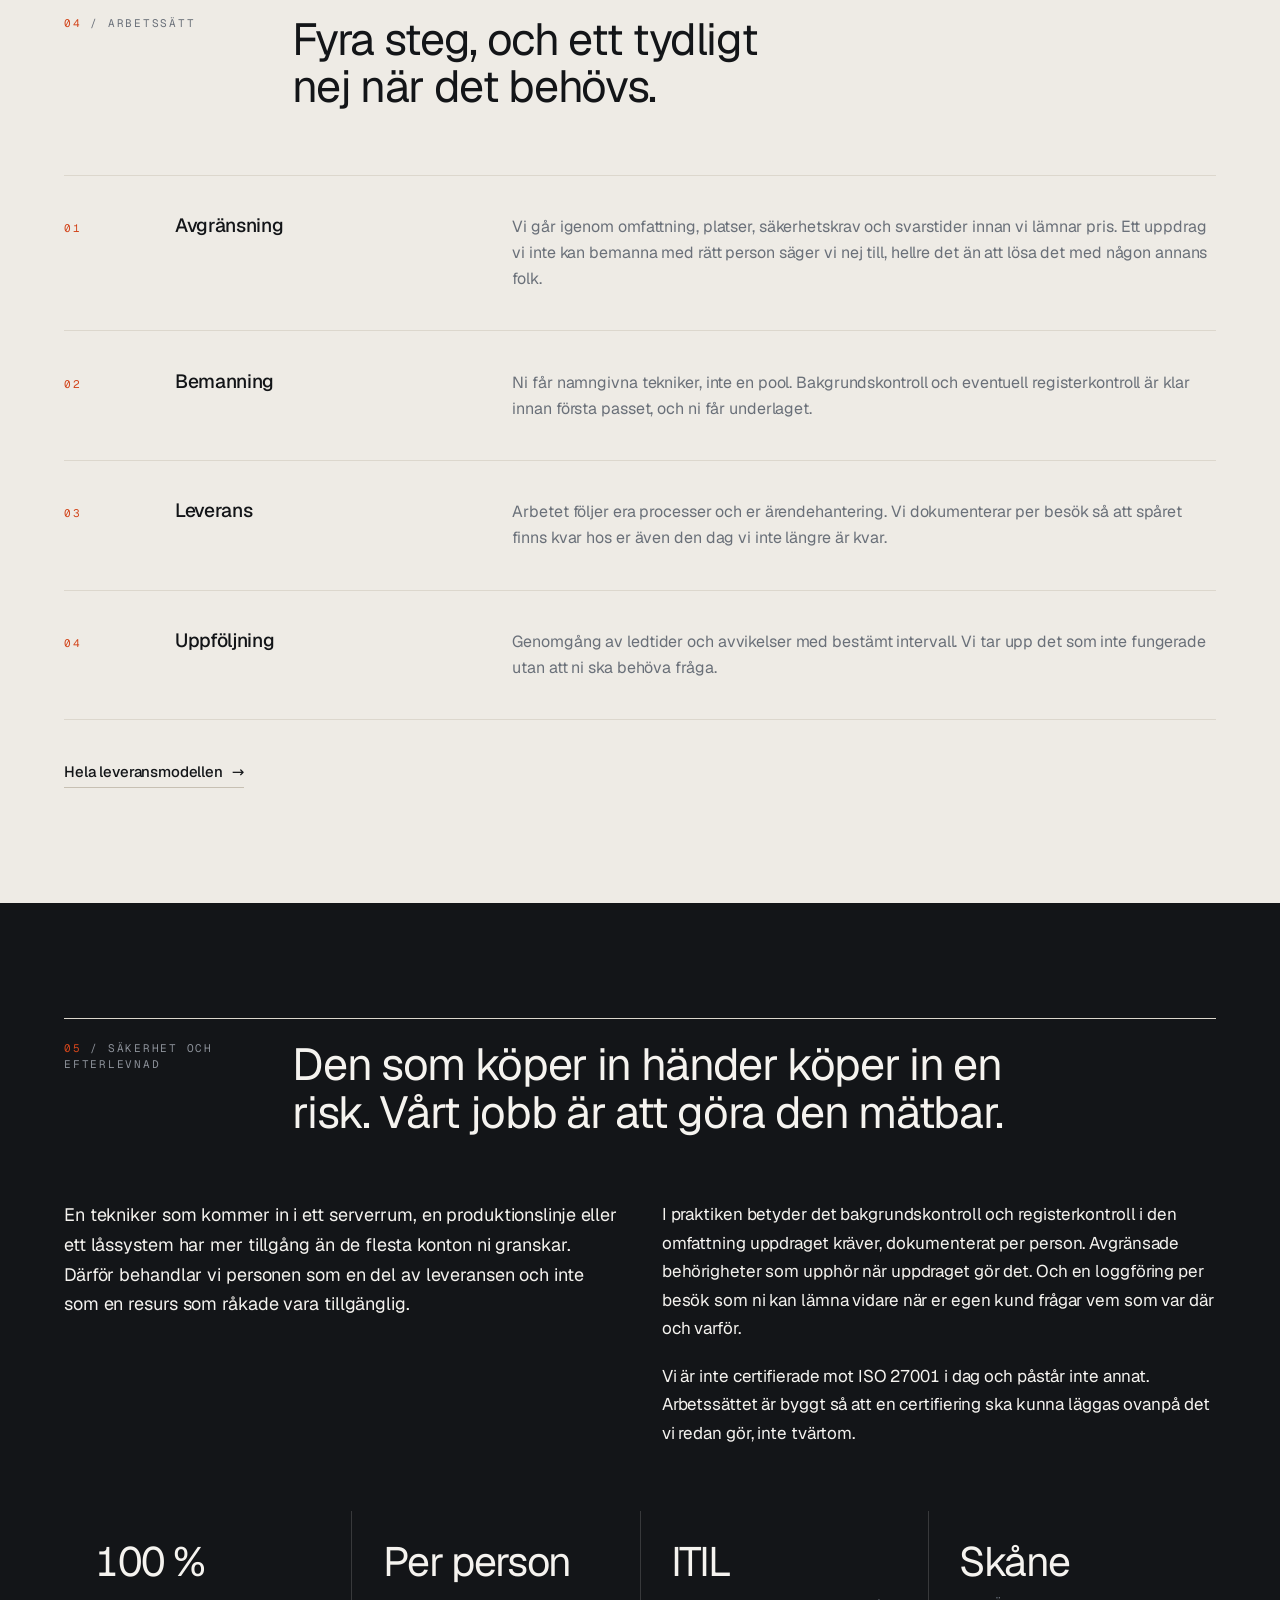
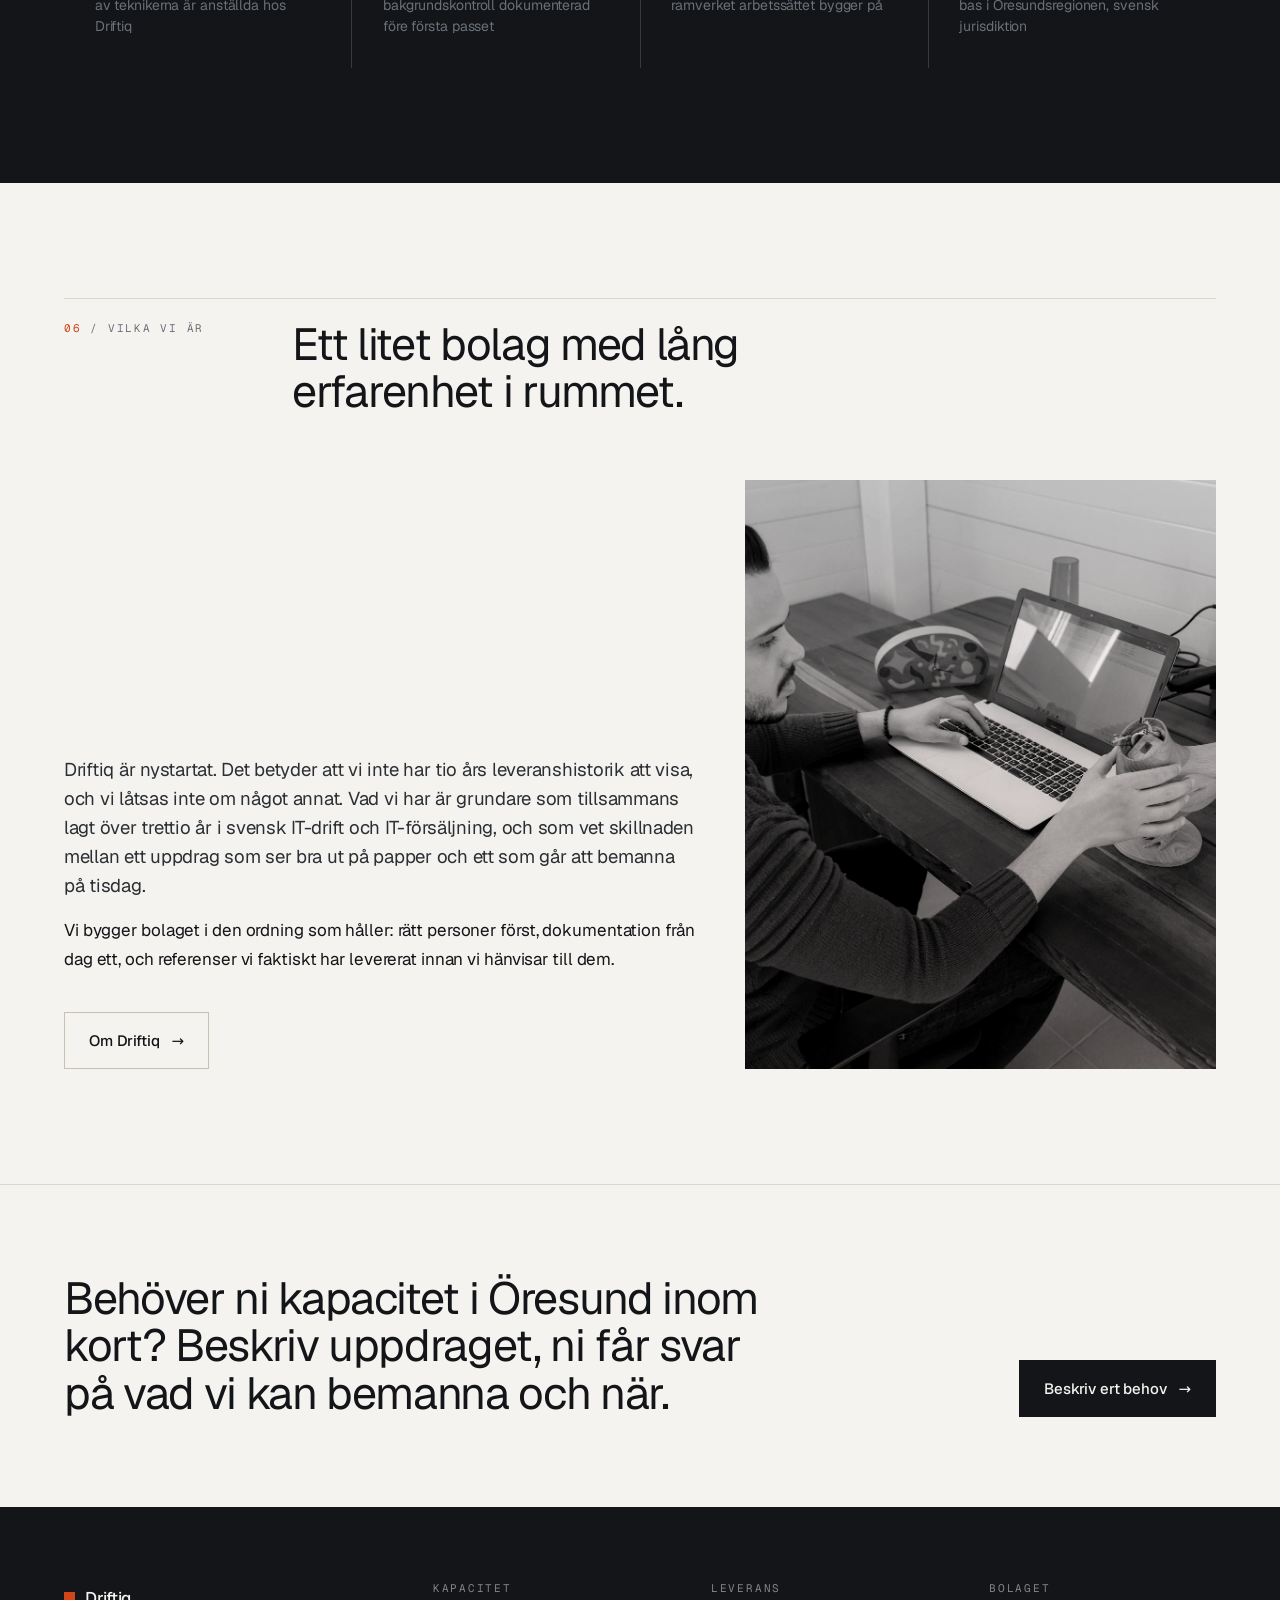
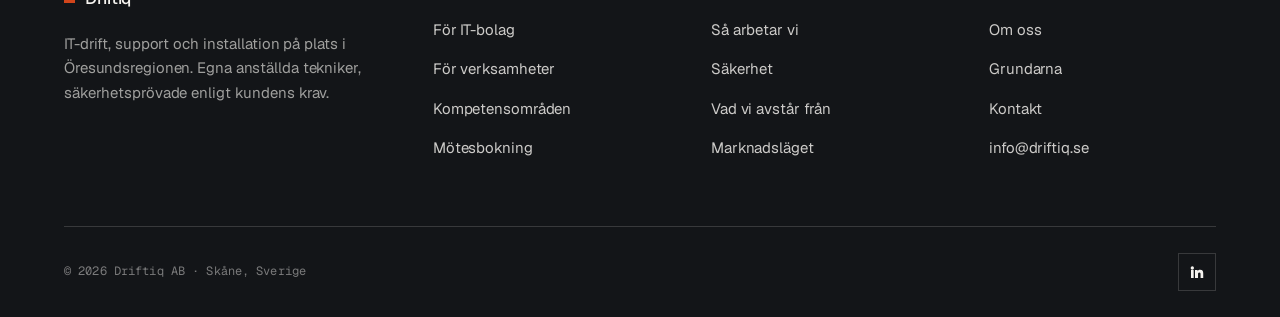
==== commit fcd5c83f: "Bygg om driftiq.se: ny struktur, nytt designsystem, redaktionell copy Ersätter den tidigare sajten h" ====
--- a/index.html
+++ b/index.html
@@ -1,290 +1,372 @@
 <!DOCTYPE html>
 <html lang="sv">
 <head>
-<meta charset="UTF-8" />
-<meta name="viewport" content="width=device-width, initial-scale=1.0" />
-<title>Driftiq — Intelligent IT-support, drift och installation på plats</title>
-<meta name="description" content="Driftiq kombinerar AI, dataanalys och erfarna tekniker för en ny generation fältstyrka inom IT. On-site support, installation och drift med mänsklig närvaro och teknisk skärpa." />
-<link rel="preconnect" href="https://fonts.googleapis.com" />
-<link rel="preconnect" href="https://fonts.gstatic.com" crossorigin />
-<link href="https://fonts.googleapis.com/css2?family=Inter:wght@400;450;500;600&family=Schibsted+Grotesk:wght@400;500;600&display=swap" rel="stylesheet" />
+<meta charset="utf-8" />
+<meta name="viewport" content="width=device-width, initial-scale=1" />
+<title>Driftiq | IT-drift och fältservice i Öresund</title>
+<meta name="description" content="Driftiq levererar IT-drift, support och installation på plats i södra Sverige. Egna anställda tekniker, säkerhetsprövade enligt kundens krav. Som underleverantör till större IT-bolag och direkt till verksamheter i Öresund." />
+<link rel="canonical" href="https://driftiq.se/" />
+<meta name="theme-color" content="#F5F3EF" />
+
+<meta property="og:type" content="website" />
+<meta property="og:locale" content="sv_SE" />
+<meta property="og:site_name" content="Driftiq" />
+<meta property="og:title" content="Driftiq | IT-drift och fältservice i Öresund" />
+<meta property="og:description" content="Tekniker på plats när driften inte kan vänta. Egna anställda, säkerhetsprövade enligt kundens krav, med bas i Skåne." />
+<meta property="og:url" content="https://driftiq.se/" />
+<meta property="og:image" content="https://driftiq.se/assets/img/it-technician.jpg" />
+<meta name="twitter:card" content="summary_large_image" />
+
+<link rel="icon" href="assets/favicon.svg" type="image/svg+xml" />
+<link rel="preload" href="assets/fonts/geist-latin.woff2" as="font" type="font/woff2" crossorigin />
+<link rel="preload" href="assets/fonts/geistmono-latin.woff2" as="font" type="font/woff2" crossorigin />
 <link rel="stylesheet" href="css/styles.css" />
 </head>
 <body>
 
-<!-- ===================== Header ===================== -->
-<header class="site-header">
-  <div class="container nav">
-    <a href="index.html" class="brand" aria-label="Driftiq startsida">Drift<span class="doti">i</span>q</a>
-    <nav class="nav-links" aria-label="Huvudmeny">
-      <a href="erbjudanden.html">Erbjudanden</a>
-      <a href="index.html#kompetenser">Kompetenser</a>
-      <a href="index.html#insikter">Insikter</a>
+<a class="skip" href="#main">Hoppa till innehåll</a>
+
+<!-- ============================ Sidhuvud ============================ -->
+<header class="hdr">
+  <div class="u hdr__in">
+    <a class="brand" href="index.html" aria-label="Driftiq, startsida">
+      <span class="brand__mark" aria-hidden="true"></span>Driftiq
+    </a>
+    <nav class="nav" aria-label="Huvudmeny">
+      <a href="kapacitet.html">Kapacitet</a>
+      <a href="leverans.html">Så arbetar vi</a>
       <a href="om-oss.html">Om oss</a>
       <a href="kontakt.html">Kontakt</a>
     </nav>
-    <div class="nav-right">
-      <span class="lang"><span class="flag"></span>SE</span>
-      <a href="kontakt.html" class="btn btn-light">Kontakta oss</a>
-    </div>
-    <button class="nav-toggle" aria-label="Öppna meny"><span></span><span></span><span></span></button>
+    <div class="hdr__end">
+      <a class="btn hdr__cta" href="kontakt.html">Beskriv ert behov <span class="arr" aria-hidden="true">→</span></a>
+      <button class="burger" aria-expanded="false" aria-controls="mobilmeny" aria-label="Öppna meny">
+        <span></span><span></span><span></span>
+      </button>
+    </div>
   </div>
 </header>
 
-<main>
-
-<!-- ===================== Hero ===================== -->
-<section class="hero section">
-  <div class="container hero-grid">
-    <div class="hero-copy">
-      <span class="eyebrow">Framtidens IT-partner</span>
-      <h1>IT-drift med <span class="text-accent">mänsklig skärpa</span></h1>
-      <p class="lead">Vi erbjuder intelligent IT-support, installation och drift på plats — där AI, dataanalys och erfarna tekniker möts. En ny generation fältstyrka inom IT, med lokal närhet och snabb tillgänglighet.</p>
-      <div class="hero-actions">
-        <a href="erbjudanden.html" class="btn btn-primary">Se våra erbjudanden <span class="arr">→</span></a>
-        <a href="index.html#kompetenser" class="link-arrow">Våra kompetenser <span class="arr">→</span></a>
-      </div>
-    </div>
-    <div class="hero-visual">
-      <img src="assets/img/hero-abstract.jpg" alt="Abstrakt nätverk av sammankopplade noder" />
-      <span class="gradient-edge"></span>
-    </div>
-  </div>
-</section>
-
-<!-- ===================== Trust strip ===================== -->
-<div class="trust">
-  <div class="container">
-    <span><b>100%</b> bakgrundskontrollerad personal</span>
-    <span class="dot">•</span>
-    <span><b>Säkerhetsutbildade</b> tekniker</span>
-    <span class="dot">•</span>
-    <span><b>Certifierade</b> konsulter</span>
-    <span class="dot">•</span>
-    <span>Bas i <b>södra Sverige</b> — växande i hela landet</span>
-  </div>
+<div class="sheet" id="mobilmeny">
+  <a href="kapacitet.html">Kapacitet <span class="arr" aria-hidden="true">→</span></a>
+  <a href="leverans.html">Så arbetar vi <span class="arr" aria-hidden="true">→</span></a>
+  <a href="om-oss.html">Om oss <span class="arr" aria-hidden="true">→</span></a>
+  <a href="kontakt.html">Kontakt <span class="arr" aria-hidden="true">→</span></a>
+  <a class="btn" href="kontakt.html">Beskriv ert behov <span class="arr" aria-hidden="true">→</span></a>
 </div>
 
-<!-- ===================== Insights ===================== -->
-<section class="section" id="insikter">
-  <div class="container">
-    <div class="section-head">
+<main id="main">
+
+<!-- ============================== Hero ============================== -->
+<section class="hero">
+  <div class="u">
+    <span class="label hero__label rv">Driftiq AB · IT-drift och fältservice · Öresund</span>
+    <h1 class="display rv">Tekniker på plats när driften inte kan vänta.</h1>
+    <p class="lead hero__lead rv">Vi levererar IT-drift, support och installation där utrustningen faktiskt står. Dels som förlängd arm till större IT-bolag som behöver kapacitet i södra Sverige, dels direkt till verksamheter som vill ha en tekniker som känner deras miljö. Teknikerna är anställda hos oss och säkerhetsprövas enligt kundens krav.</p>
+    <div class="actions hero__actions rv">
+      <a class="btn" href="kapacitet.html">Se vad vi levererar <span class="arr" aria-hidden="true">→</span></a>
+      <a class="alink" href="leverans.html">Så arbetar vi <span class="arr" aria-hidden="true">→</span></a>
+    </div>
+  </div>
+  <div class="u">
+    <div class="fig hero__fig rv">
+      <img src="assets/img/it-technician.jpg" alt="Tekniker som arbetar med nätverksutrustning i ett serverrum" width="1600" height="700" />
+    </div>
+  </div>
+</section>
+
+<!-- =========================== Faktarad ============================ -->
+<section class="sec-tight">
+  <div class="u">
+    <div class="facts">
+      <div class="rv">
+        <h4>Egna anställda</h4>
+        <p>Vi skickar inte vidare uppdrag till okända underleverantörer. Teknikerna som kommer ut är anställda hos Driftiq.</p>
+      </div>
+      <div class="rv">
+        <h4>Säkerhetsprövning</h4>
+        <p>Bakgrundskontroll och registerkontroll enligt kundens krav, dokumenterat per uppdrag och person.</p>
+      </div>
+      <div class="rv">
+        <h4>ITIL-baserat arbetssätt</h4>
+        <p>Incidenter, problem och förändringar hanteras i era processer och i ert ärendesystem, inte i vårt.</p>
+      </div>
+      <div class="rv">
+        <h4>Bas i Skåne</h4>
+        <p>Öresundsregionen är närområdet. Uppdrag längre bort planeras och bemannas per överenskommelse.</p>
+      </div>
+    </div>
+  </div>
+</section>
+
+<!-- ========================= 01 Marknadsläget ======================= -->
+<section class="sec" id="marknadslaget">
+  <div class="u">
+    <div class="sec-head">
+      <span class="label"><span class="num">01</span> / Marknadsläget</span>
+      <div class="sec-head__body">
+        <h2 class="rv">Från januari 2026 räcker det inte att veta vad en leverantör gör. Ni behöver veta vem som står i rummet.</h2>
+      </div>
+    </div>
+
+    <div class="cols cols-2 mt-l">
+      <div class="rv">
+        <p class="body-lg">Cybersäkerhetslagen (2025:1506) trädde i kraft den 15 januari 2026 och tar in NIS2 i svensk rätt. Den tydligaste förändringen handlar inte om brandväggar utan om leveranskedjan. Verksamheter som omfattas ska kunna redogöra för säkerheten hos sina leverantörer, och hos leverantörernas leverantörer.</p>
+        <p>För finanssektorn kom kravet tidigare. DORA gäller sedan den 17 januari 2025 och sträcker sig till tredjepartsleverantörer av IKT-tjänster, med krav på ett register över varje underleverantör som rör kritisk verksamhet. Den som säljer in kapacitet i de kedjorna behöver kunna dokumenteras, inte bara upphandlas.</p>
+      </div>
+      <div class="rv">
+        <p>Samtidigt är arbetskraften den knapphet som styr prisbilden. Inom IT uppger 83 procent av arbetsgivarna att de har svårt att hitta rätt kompetens, näst högst av alla sektorer i Sverige, och drifttekniker klassas som bristyrke.</p>
+        <p>Den fysiska delen av IT försvann inte när molnet kom. Windows 10 nådde end of life den 14 oktober 2025 och utlöste en våg av klientbyten. Hybrid är normen snarare än undantaget, vilket håller kvar hårdvara i egna lokaler. Och datacenterutbyggnaden i Norden fortsätter, med Staffanstorp som en av noderna i Microsofts svenska investering.</p>
+        <p>Det är i det gapet Driftiq finns. Någon behöver stå framför racket, och det ska gå att visa vem det var.</p>
+      </div>
+    </div>
+
+    <p class="note mt-m measure-lg">Källor: cybersäkerhetslagen (2025:1506) · förordning (EU) 2022/2554 (DORA) · ManpowerGroup Talent Shortage · Arbetsförmedlingens Yrkesbarometer · Microsoft, juni 2024.</p>
+  </div>
+</section>
+
+<!-- ========================== 02 Två vägar in ======================= -->
+<section class="sec band-soft" id="vagar-in">
+  <div class="u">
+    <div class="sec-head">
+      <span class="label"><span class="num">02</span> / Två vägar in</span>
+      <div class="sec-head__body">
+        <h2 class="rv">Två sätt att arbeta med oss.</h2>
+        <p class="lead rv">Behovet ser olika ut beroende på om ni säljer IT vidare eller använder den själva. Vi håller de två spåren isär, i pris, i avtal och i hur vi uppträder mot er kund.</p>
+      </div>
+    </div>
+
+    <div class="mesh mesh-2 mt-l">
+      <div class="block rv">
+        <span class="block__n">01 / För IT-bolag och systemintegratörer</span>
+        <h3>Kapacitet ni kan sätta i eget namn</h3>
+        <p>Ni har avtalet, kundrelationen och servicenivån att svara för. Vi har teknikerna i Öresund. Vi går in som underleverantör på era villkor, arbetar i er dokumentation och uppträder som er leverans när kunden kräver det. Vi konkurrerar inte om er slutkund.</p>
+        <dl class="dl mt-m">
+          <div><dt>Fältservice</dt><dd>On-site-support och bemanning per pass, vecka eller löpande.</dd></div>
+          <div><dt>Utrullning</dt><dd>Installation, hårdvarubyten och migrering med planerad överlämning.</dd></div>
+          <div><dt>Datacenter</dt><dd>Smart hands, kabling och hårdvarulivscykel i anläggningar i regionen.</dd></div>
+          <div><dt>Beredskap</dt><dd>Jour och förhöjd tillgänglighet enligt vad vi avtalar med er.</dd></div>
+        </dl>
+        <a class="alink" href="kapacitet.html#it-bolag">Läs mer om partnerleverans <span class="arr" aria-hidden="true">→</span></a>
+      </div>
+
+      <div class="block rv">
+        <span class="block__n">02 / För verksamheter i Öresund</span>
+        <h3>En tekniker som känner era lokaler</h3>
+        <p>Industri, fastighet, logistik och life science har en sak gemensamt. IT sitter i byggnaden, inte bara i webbläsaren. Vi tar löpande drift, support och installationer med samma personer varje gång, så att ni slipper förklara er miljö från början vid varje ärende.</p>
+        <dl class="dl mt-m">
+          <div><dt>Löpande drift</dt><dd>Användarsupport och driftuppgifter på plats, med avtalad närvaro.</dd></div>
+          <div><dt>Infrastruktur</dt><dd>Nätverk, klienter och kringutrustning i era egna lokaler.</dd></div>
+          <div><dt>OT-nära system</dt><dd>Uppkopplade lås, access och utrustning som sitter i verksamheten.</dd></div>
+          <div><dt>Livscykel</dt><dd>Klientutrullning, byten och avveckling av hårdvara.</dd></div>
+        </dl>
+        <a class="alink" href="kapacitet.html#verksamheter">Läs mer om löpande drift <span class="arr" aria-hidden="true">→</span></a>
+      </div>
+    </div>
+  </div>
+</section>
+
+<!-- =========================== 03 Kapacitet ========================= -->
+<section class="sec" id="kapacitet">
+  <div class="u">
+    <div class="sec-head">
+      <span class="label"><span class="num">03</span> / Kapacitet</span>
+      <div class="sec-head__body">
+        <h2 class="rv">Det vi levererar, och hur långt det räcker.</h2>
+        <p class="lead rv">Fem områden som hänger ihop i praktiken. Det sjätte, mötesbokning och kunddialog, är ett eget affärsområde och beskrivs separat.</p>
+      </div>
+    </div>
+
+    <div class="mesh mesh-3 mt-l">
+      <div class="block rv">
+        <span class="block__n">01</span>
+        <h3>On-site-support och fältservice</h3>
+        <p>Erfarna tekniker på plats, för enstaka ärenden eller löpande bemanning. Samma personer över tid, så att kunskapen om miljön stannar kvar hos er i stället för att börja om.</p>
+      </div>
+      <div class="block rv">
+        <span class="block__n">02</span>
+        <h3>Installation, utrullning och migrering</h3>
+        <p>Klientutrullning, hårdvarubyten, kabling och flyttar. Planerat innan, dokumenterat under vägen, avslutat med en överlämning någon annan kan läsa.</p>
+      </div>
+      <div class="block rv">
+        <span class="block__n">03</span>
+        <h3>AI-stödd felanalys och fjärrdiagnostik</h3>
+        <p>Vi använder AI och fjärrdiagnostik för att hitta grundorsaken tidigare och lösa mer utan att någon behöver resa. Det som ändå kräver en människa på plats får en människa på plats.</p>
+      </div>
+      <div class="block rv">
+        <span class="block__n">04</span>
+        <h3>Data och uppföljning</h3>
+        <p>Uppföljning på uppdragsnivå: ledtider, återkommande fel och var timmarna faktiskt går. Underlag ni kan lyfta rakt in i er egen rapportering.</p>
+      </div>
+      <div class="block rv">
+        <span class="block__n">05</span>
+        <h3>Säkerhet och efterlevnad</h3>
+        <p>Bakgrundskontroll och registerkontroll enligt kundens krav, avgränsade behörigheter och dokumentation som håller när er kund gör leverantörsgranskning.</p>
+      </div>
+      <div class="block rv">
+        <span class="block__n">06</span>
+        <h3>Hela kapaciteten i detalj</h3>
+        <p>Kompetensområden, avgränsningar och vad vi avstår från att ta oss an.</p>
+        <a class="alink" href="kapacitet.html">Till kapacitet <span class="arr" aria-hidden="true">→</span></a>
+      </div>
+    </div>
+  </div>
+</section>
+
+<!-- ========================= 04 Så arbetar vi ======================= -->
+<section class="sec band-soft">
+  <div class="u">
+    <div class="sec-head">
+      <span class="label"><span class="num">04</span> / Arbetssätt</span>
+      <div class="sec-head__body">
+        <h2 class="rv">Fyra steg, och ett tydligt nej när det behövs.</h2>
+      </div>
+    </div>
+
+    <ol class="steps mt-l">
+      <li class="rv">
+        <span class="s-n">01</span>
+        <h3>Avgränsning</h3>
+        <p>Vi går igenom omfattning, platser, säkerhetskrav och svarstider innan vi lämnar pris. Ett uppdrag vi inte kan bemanna med rätt person säger vi nej till, hellre det än att lösa det med någon annans folk.</p>
+      </li>
+      <li class="rv">
+        <span class="s-n">02</span>
+        <h3>Bemanning</h3>
+        <p>Ni får namngivna tekniker, inte en pool. Bakgrundskontroll och eventuell registerkontroll är klar innan första passet, och ni får underlaget.</p>
+      </li>
+      <li class="rv">
+        <span class="s-n">03</span>
+        <h3>Leverans</h3>
+        <p>Arbetet följer era processer och er ärendehantering. Vi dokumenterar per besök så att spåret finns kvar hos er även den dag vi inte längre är kvar.</p>
+      </li>
+      <li class="rv">
+        <span class="s-n">04</span>
+        <h3>Uppföljning</h3>
+        <p>Genomgång av ledtider och avvikelser med bestämt intervall. Vi tar upp det som inte fungerade utan att ni ska behöva fråga.</p>
+      </li>
+    </ol>
+
+    <div class="actions mt-m rv">
+      <a class="alink" href="leverans.html">Hela leveransmodellen <span class="arr" aria-hidden="true">→</span></a>
+    </div>
+  </div>
+</section>
+
+<!-- ============================ 05 Säkerhet ========================= -->
+<section class="sec band-ink">
+  <div class="u">
+    <div class="sec-head">
+      <span class="label"><span class="num">05</span> / Säkerhet och efterlevnad</span>
+      <div class="sec-head__body">
+        <h2 class="rv">Den som köper in händer köper in en risk. Vårt jobb är att göra den mätbar.</h2>
+      </div>
+    </div>
+
+    <div class="cols cols-2 mt-l">
+      <div class="rv">
+        <p class="body-lg">En tekniker som kommer in i ett serverrum, en produktionslinje eller ett låssystem har mer tillgång än de flesta konton ni granskar. Därför behandlar vi personen som en del av leveransen och inte som en resurs som råkade vara tillgänglig.</p>
+      </div>
+      <div class="rv">
+        <p>I praktiken betyder det bakgrundskontroll och registerkontroll i den omfattning uppdraget kräver, dokumenterat per person. Avgränsade behörigheter som upphör när uppdraget gör det. Och en loggföring per besök som ni kan lämna vidare när er egen kund frågar vem som var där och varför.</p>
+        <p>Vi är inte certifierade mot ISO 27001 i dag och påstår inte annat. Arbetssättet är byggt så att en certifiering ska kunna läggas ovanpå det vi redan gör, inte tvärtom.</p>
+      </div>
+    </div>
+
+    <div class="figs mt-l">
+      <div class="rv"><div class="n">100 %</div><div class="l">av teknikerna är anställda hos Driftiq</div></div>
+      <div class="rv"><div class="n">Per person</div><div class="l">bakgrundskontroll dokumenterad före första passet</div></div>
+      <div class="rv"><div class="n">ITIL</div><div class="l">ramverket arbetssättet bygger på</div></div>
+      <div class="rv"><div class="n">Skåne</div><div class="l">bas i Öresundsregionen, svensk jurisdiktion</div></div>
+    </div>
+  </div>
+</section>
+
+<!-- ============================ 06 Vilka vi är ====================== -->
+<section class="sec">
+  <div class="u">
+    <div class="sec-head">
+      <span class="label"><span class="num">06</span> / Vilka vi är</span>
+      <div class="sec-head__body">
+        <h2 class="rv">Ett litet bolag med lång erfarenhet i rummet.</h2>
+      </div>
+    </div>
+
+    <div class="cols cols-2-wide cols-align-end mt-l">
+      <div class="rv">
+        <p class="lead">Driftiq är nystartat. Det betyder att vi inte har tio års leveranshistorik att visa, och vi låtsas inte om något annat. Vad vi har är grundare som tillsammans lagt över trettio år i svensk IT-drift och IT-försäljning, och som vet skillnaden mellan ett uppdrag som ser bra ut på papper och ett som går att bemanna på tisdag.</p>
+        <p class="mt-s">Vi bygger bolaget i den ordning som håller: rätt personer först, dokumentation från dag ett, och referenser vi faktiskt har levererat innan vi hänvisar till dem.</p>
+        <div class="actions mt-m">
+          <a class="btn btn-ghost" href="om-oss.html">Om Driftiq <span class="arr" aria-hidden="true">→</span></a>
+        </div>
+      </div>
+      <div class="fig fig--tall fig--zoom rv">
+        <img src="assets/img/engineer-laptop.jpg" alt="Tekniker som dokumenterar arbete vid en laptop" width="800" height="1000" />
+      </div>
+    </div>
+  </div>
+</section>
+
+<!-- =============================== CTA ============================== -->
+<section class="cta">
+  <div class="u cta__in">
+    <h2 class="rv">Behöver ni kapacitet i Öresund inom kort? Beskriv uppdraget, ni får svar på vad vi kan bemanna och när.</h2>
+    <div class="actions rv">
+      <a class="btn" href="kontakt.html">Beskriv ert behov <span class="arr" aria-hidden="true">→</span></a>
+    </div>
+  </div>
+</section>
+
+</main>
+
+<!-- ============================= Sidfot ============================= -->
+<footer class="ftr">
+  <div class="u">
+    <div class="ftr__top">
       <div>
-        <span class="eyebrow">Insikter & nyheter</span>
-        <h2>Det senaste från Driftiq</h2>
-      </div>
-      <a href="om-oss.html" class="btn btn-outline">Se alla</a>
-    </div>
-    <div class="cards-3">
-      <article class="insight">
-        <div class="insight-img"><img src="assets/img/ai-network.jpg" alt="AI-nätverk" /></div>
-        <div class="insight-body">
-          <span class="tag">AI &amp; drift</span>
-          <h3>Så gör AI-driven felanalys IT-supporten snabbare</h3>
-          <p>Fjärrdiagnostik som hittar grundorsaken innan teknikern ens är på plats — och kortar ledtiderna rejält.</p>
-        </div>
-      </article>
-      <article class="insight">
-        <div class="insight-img"><img src="assets/img/cyber-security.jpg" alt="IT-säkerhet" /></div>
-        <div class="insight-body">
-          <span class="tag">Säkerhet</span>
-          <h3>Säkerhet &amp; efterlevnad i varje uppdrag</h3>
-          <p>All personal är bakgrundskontrollerad och säkerhetsutbildad. Så bygger vi förtroende hos enterprise-kunder.</p>
-        </div>
-      </article>
-      <article class="insight">
-        <div class="insight-img"><img src="assets/img/network-cables.jpg" alt="Installation av nätverk" /></div>
-        <div class="insight-body">
-          <span class="tag">Fältservice</span>
-          <h3>Installationer och utrullningar i stor skala</h3>
-          <p>Från enstaka site till rikstäckande utrullning — med lokal närvaro och tekniker som kan leverera direkt.</p>
-        </div>
-      </article>
-    </div>
-  </div>
-</section>
-
-<!-- ===================== Offerings (plum) ===================== -->
-<section class="section section-plum" id="erbjudanden">
-  <div class="container">
-    <div class="plum-head">
-      <span class="eyebrow on-dark">Vårt erbjudande</span>
-      <h2>Allt ni behöver för en intelligent IT-drift</h2>
-      <p class="lead">Sex tjänsteområden som tillsammans ger en komplett, skalbar IT-leverans — med människor, teknik och data i samma lag.</p>
-    </div>
-    <div class="offer-grid">
-      <article class="offer-card">
-        <div class="offer-icon"><svg viewBox="0 0 24 24" fill="none" stroke="currentColor" stroke-width="1.8"><path d="M9 17H5a2 2 0 0 1-2-2V5a2 2 0 0 1 2-2h14a2 2 0 0 1 2 2v10a2 2 0 0 1-2 2h-4"/><path d="m9 17 3 4 3-4"/></svg></div>
-        <h3>On-site IT-tekniker &amp; support</h3>
-        <p>Erfarna tekniker på plats hos kunden — snabb hjälp där den behövs, med mänsklig närvaro och hög servicegrad.</p>
-        <a href="erbjudanden.html#support" class="link-arrow">Läs mer <span class="arr">→</span></a>
-      </article>
-      <article class="offer-card">
-        <div class="offer-icon"><svg viewBox="0 0 24 24" fill="none" stroke="currentColor" stroke-width="1.8"><circle cx="12" cy="12" r="3"/><path d="M12 2v3M12 19v3M2 12h3M19 12h3M5 5l2 2M17 17l2 2M19 5l-2 2M7 17l-2 2"/></svg></div>
-        <h3>AI-driven felanalys &amp; fjärrdiagnostik</h3>
-        <p>Vi använder AI och dataanalys för att hitta grundorsaken snabbt — och lösa fler ärenden på distans innan de blir akuta.</p>
-        <a href="erbjudanden.html#ai" class="link-arrow">Läs mer <span class="arr">→</span></a>
-      </article>
-      <article class="offer-card">
-        <div class="offer-icon"><svg viewBox="0 0 24 24" fill="none" stroke="currentColor" stroke-width="1.8"><rect x="3" y="3" width="7" height="7" rx="1"/><rect x="14" y="3" width="7" height="7" rx="1"/><rect x="3" y="14" width="7" height="7" rx="1"/><rect x="14" y="14" width="7" height="7" rx="1"/></svg></div>
-        <h3>Installationer &amp; utrullningar</h3>
-        <p>Storskaliga installationer, hårdvaruutrullning och migreringar — planerat, dokumenterat och levererat i tid.</p>
-        <a href="erbjudanden.html#installation" class="link-arrow">Läs mer <span class="arr">→</span></a>
-      </article>
-      <article class="offer-card">
-        <div class="offer-icon"><svg viewBox="0 0 24 24" fill="none" stroke="currentColor" stroke-width="1.8"><path d="M12 22s8-4 8-10V5l-8-3-8 3v7c0 6 8 10 8 10Z"/><path d="m9 12 2 2 4-4"/></svg></div>
-        <h3>Säkerhet &amp; efterlevnad</h3>
-        <p>Bakgrundskontrollerad och säkerhetsutbildad personal. Vi arbetar enligt era krav på säkerhet, GDPR och efterlevnad.</p>
-        <a href="erbjudanden.html#sakerhet" class="link-arrow">Läs mer <span class="arr">→</span></a>
-      </article>
-      <article class="offer-card">
-        <div class="offer-icon"><svg viewBox="0 0 24 24" fill="none" stroke="currentColor" stroke-width="1.8"><path d="M3 3v18h18"/><path d="m7 14 3-4 4 3 5-6"/></svg></div>
-        <h3>Data &amp; analys</h3>
-        <p>Vi gör IT-driften datadriven — insikter och uppföljning som hjälper er fatta bättre beslut och planera framåt.</p>
-        <a href="erbjudanden.html#data" class="link-arrow">Läs mer <span class="arr">→</span></a>
-      </article>
-      <article class="offer-card">
-        <div class="offer-icon"><svg viewBox="0 0 24 24" fill="none" stroke="currentColor" stroke-width="1.8"><path d="M21 15a2 2 0 0 1-2 2H7l-4 4V5a2 2 0 0 1 2-2h14a2 2 0 0 1 2 2Z"/></svg></div>
-        <h3>Mötesbokning &amp; kunddialog</h3>
-        <p>Affärsdrivande mötesbokning och kunddialog som öppnar dörrar — så att rätt personer pratar med varandra i rätt tid.</p>
-        <a href="erbjudanden.html#dialog" class="link-arrow">Läs mer <span class="arr">→</span></a>
-      </article>
-    </div>
-  </div>
-</section>
-
-<!-- ===================== Visions split ===================== -->
-<section class="section">
-  <div class="container split">
-    <div class="split-visual">
-      <img src="assets/img/team-meeting.jpg" alt="Driftiqs team i samtal" />
-      <span class="gradient-edge"></span>
-    </div>
-    <div>
-      <h2>Mänskligt, lokalt<br />och smart.</h2>
-      <p class="lead">Driftiq grundades på en enkel övertygelse: framtidens IT-stöd blir bättre när människor, teknik och data möts. Vi kombinerar AI-driven skärpa med erfarna tekniker — och lokal närhet som gör oss snabbt tillgängliga.</p>
-      <a href="om-oss.html" class="btn btn-primary">Lär känna oss <span class="arr">→</span></a>
-      <div class="stats">
-        <div class="stat"><div class="num">3</div><div class="lbl">regioner i Sverige</div></div>
-        <div class="stat"><div class="num">24/7</div><div class="lbl">tillgänglighet</div></div>
-        <div class="stat"><div class="num">100%</div><div class="lbl">certifierad personal</div></div>
-        <div class="stat"><div class="num">AI</div><div class="lbl">först i varje ärende</div></div>
-      </div>
-    </div>
-  </div>
-</section>
-
-<!-- ===================== Strategic partner (indigo) ===================== -->
-<section class="section section-indigo">
-  <div class="container partner-grid">
-    <div class="partner">
-      <span class="eyebrow on-dark">Vårt erbjudande</span>
-      <h2>En <span class="text-accent">strategisk partner</span> för framtiden</h2>
-      <ul class="ul">
-        <li><span class="arr">→</span> On-site support och fältservice i hela landet</li>
-        <li><span class="arr">→</span> AI-driven felanalys, fjärrdiagnostik och drift</li>
-        <li><span class="arr">→</span> Installation, utrullning, säkerhet och efterlevnad</li>
-      </ul>
-      <a href="erbjudanden.html" class="btn btn-light">Se våra erbjudanden <span class="arr">→</span></a>
-    </div>
-    <div class="partner-visual">
-      <img src="assets/img/abstract-3d.jpg" alt="Abstrakt geometrisk teknikbild" />
-      <span class="gradient-edge"></span>
-      <span class="play"><svg width="14" height="14" viewBox="0 0 24 24" fill="#fff"><path d="M8 5v14l11-7z"/></svg></span>
-    </div>
-  </div>
-</section>
-
-<!-- ===================== Competencies ===================== -->
-<section class="section" id="kompetenser">
-  <div class="container compe-grid">
-    <div>
-      <span class="eyebrow">Kompetenser</span>
-      <h2>Heltäckande kompetens för era behov</h2>
-      <p class="lead">Bredd och spets i samma organisation — från help desk och fältservice till AI, infrastruktur och säkerhet.</p>
-      <a href="erbjudanden.html" class="btn btn-primary" style="margin-top:24px">Mer om våra kompetenser <span class="arr">→</span></a>
-    </div>
-    <div class="checks">
-      <div class="check"><svg viewBox="0 0 24 24" fill="none" stroke="currentColor" stroke-width="2.2"><path d="m5 12 5 5L20 6"/></svg><span>On-site IT-support</span></div>
-      <div class="check"><svg viewBox="0 0 24 24" fill="none" stroke="currentColor" stroke-width="2.2"><path d="m5 12 5 5L20 6"/></svg><span>AI &amp; automation</span></div>
-      <div class="check"><svg viewBox="0 0 24 24" fill="none" stroke="currentColor" stroke-width="2.2"><path d="m5 12 5 5L20 6"/></svg><span>Fjärrdiagnostik</span></div>
-      <div class="check"><svg viewBox="0 0 24 24" fill="none" stroke="currentColor" stroke-width="2.2"><path d="m5 12 5 5L20 6"/></svg><span>IT-infrastruktur</span></div>
-      <div class="check"><svg viewBox="0 0 24 24" fill="none" stroke="currentColor" stroke-width="2.2"><path d="m5 12 5 5L20 6"/></svg><span>Molntjänster</span></div>
-      <div class="check"><svg viewBox="0 0 24 24" fill="none" stroke="currentColor" stroke-width="2.2"><path d="m5 12 5 5L20 6"/></svg><span>IT-säkerhet</span></div>
-      <div class="check"><svg viewBox="0 0 24 24" fill="none" stroke="currentColor" stroke-width="2.2"><path d="m5 12 5 5L20 6"/></svg><span>Installation &amp; utrullning</span></div>
-      <div class="check"><svg viewBox="0 0 24 24" fill="none" stroke="currentColor" stroke-width="2.2"><path d="m5 12 5 5L20 6"/></svg><span>Nätverk &amp; infrastruktur</span></div>
-      <div class="check"><svg viewBox="0 0 24 24" fill="none" stroke="currentColor" stroke-width="2.2"><path d="m5 12 5 5L20 6"/></svg><span>Efterlevnad &amp; GDPR</span></div>
-      <div class="check"><svg viewBox="0 0 24 24" fill="none" stroke="currentColor" stroke-width="2.2"><path d="m5 12 5 5L20 6"/></svg><span>Data &amp; analys</span></div>
-      <div class="check"><svg viewBox="0 0 24 24" fill="none" stroke="currentColor" stroke-width="2.2"><path d="m5 12 5 5L20 6"/></svg><span>Help desk &amp; service</span></div>
-      <div class="check"><svg viewBox="0 0 24 24" fill="none" stroke="currentColor" stroke-width="2.2"><path d="m5 12 5 5L20 6"/></svg><span>Projektledning</span></div>
-    </div>
-  </div>
-</section>
-
-<!-- ===================== CTA band ===================== -->
-<section class="section cta-band">
-  <div class="container">
-    <h2>Nyfiken på vad vi kan göra för er? Hör av dig så tar vi det därifrån.</h2>
-    <a href="kontakt.html" class="btn btn-light">Kontakta oss <span class="arr">→</span></a>
-  </div>
-</section>
-
-</main>
-
-<!-- ===================== Footer ===================== -->
-<footer class="site-footer">
-  <div class="container">
-    <div class="footer-top">
-      <div class="footer-brand">
-        <a href="index.html" class="brand">Drift<span class="doti">i</span>q</a>
-        <p>Intelligent IT-support, installation och drift på plats — med mänsklig närvaro och teknisk skärpa.</p>
-      </div>
-      <div class="footer-col">
-        <h4>Erbjudanden</h4>
+        <a class="brand" href="index.html">
+          <span class="brand__mark" aria-hidden="true"></span>Driftiq
+        </a>
+        <p class="ftr__pitch">IT-drift, support och installation på plats i Öresundsregionen. Egna anställda tekniker, säkerhetsprövade enligt kundens krav.</p>
+      </div>
+      <div>
+        <h4>Kapacitet</h4>
         <ul>
-          <li><a href="erbjudanden.html#support">On-site support</a></li>
-          <li><a href="erbjudanden.html#ai">AI &amp; fjärrdiagnostik</a></li>
-          <li><a href="erbjudanden.html#installation">Installationer</a></li>
-          <li><a href="erbjudanden.html#sakerhet">Säkerhet</a></li>
+          <li><a href="kapacitet.html#it-bolag">För IT-bolag</a></li>
+          <li><a href="kapacitet.html#verksamheter">För verksamheter</a></li>
+          <li><a href="kapacitet.html#kompetens">Kompetensområden</a></li>
+          <li><a href="kapacitet.html#dialog">Mötesbokning</a></li>
         </ul>
       </div>
-      <div class="footer-col">
-        <h4>Kompetenser</h4>
+      <div>
+        <h4>Leverans</h4>
         <ul>
-          <li><a href="index.html#kompetenser">IT-infrastruktur</a></li>
-          <li><a href="index.html#kompetenser">Molntjänster</a></li>
-          <li><a href="index.html#kompetenser">IT-säkerhet</a></li>
-          <li><a href="index.html#kompetenser">Data &amp; analys</a></li>
+          <li><a href="leverans.html">Så arbetar vi</a></li>
+          <li><a href="leverans.html#sakerhet">Säkerhet</a></li>
+          <li><a href="kapacitet.html#avgransning">Vad vi avstår från</a></li>
+          <li><a href="index.html#marknadslaget">Marknadsläget</a></li>
         </ul>
       </div>
-      <div class="footer-col">
-        <h4>Företag</h4>
+      <div>
+        <h4>Bolaget</h4>
         <ul>
           <li><a href="om-oss.html">Om oss</a></li>
-          <li><a href="om-oss.html#vision">Vision &amp; mission</a></li>
+          <li><a href="om-oss.html#grundare">Grundarna</a></li>
           <li><a href="kontakt.html">Kontakt</a></li>
-          <li><a href="kontakt.html#karriar">Karriär</a></li>
+          <li><a href="mailto:info@driftiq.se">info@driftiq.se</a></li>
         </ul>
       </div>
-      <div class="footer-col">
-        <h4>Kontakt</h4>
-        <ul>
-          <li><a href="mailto:info@driftiq.se">info@driftiq.se</a></li>
-          <li><a href="kontakt.html">Boka möte</a></li>
-          <li><a href="https://driftiq.se">driftiq.se</a></li>
-        </ul>
-      </div>
-    </div>
-    <div class="footer-bottom">
-      <span>© 2026 Driftiq. Alla rättigheter förbehålls.</span>
-      <div class="socials">
-        <a href="#" aria-label="LinkedIn"><svg viewBox="0 0 24 24" fill="currentColor"><path d="M4.98 3.5a2.5 2.5 0 1 1 0 5 2.5 2.5 0 0 1 0-5zM3 9h4v12H3zM9 9h3.8v1.7h.05c.53-.95 1.83-1.95 3.77-1.95 4 0 4.74 2.5 4.74 5.76V21h-4v-5.3c0-1.26-.02-2.9-1.77-2.9-1.77 0-2.04 1.38-2.04 2.8V21H9z"/></svg></a>
-        <a href="#" aria-label="Instagram"><svg viewBox="0 0 24 24" fill="none" stroke="currentColor" stroke-width="1.8"><rect x="3" y="3" width="18" height="18" rx="5"/><circle cx="12" cy="12" r="4"/><circle cx="17.5" cy="6.5" r="1" fill="currentColor" stroke="none"/></svg></a>
+    </div>
+    <div class="ftr__bot">
+      <span class="note">© <span data-year>2026</span> Driftiq AB · Skåne, Sverige</span>
+      <div class="ftr__soc">
+        <a href="https://www.linkedin.com/" aria-label="Driftiq på LinkedIn">
+          <svg viewBox="0 0 24 24" fill="currentColor" aria-hidden="true"><path d="M4.98 3.5a2.5 2.5 0 1 1 0 5 2.5 2.5 0 0 1 0-5zM3 9h4v12H3zM9 9h3.8v1.7h.05c.53-.95 1.83-1.95 3.77-1.95 4 0 4.74 2.5 4.74 5.76V21h-4v-5.3c0-1.26-.02-2.9-1.77-2.9-1.77 0-2.04 1.38-2.04 2.8V21H9z"/></svg>
+        </a>
       </div>
     </div>
   </div>
 </footer>
 
-<script src="js/main.js"></script>
+<script src="js/main.js" defer></script>
 </body>
 </html>
--- a/css/styles.css
+++ b/css/styles.css
@@ -1,349 +1,751 @@
-/* ===========================================================
-   Driftiq — design system
-   Palette adapted from reference (Forefront): plum / indigo / orange
-   =========================================================== */
-
+/* ==========================================================================
+   Driftiq, designsystem
+   Riktning: Nordic industrial. Varm off-white, nära-svart, en signalaccent.
+   Typografi: Geist / Geist Mono. Skarpa hörn, hårfina linjer, numrerade sektioner.
+   ========================================================================== */
+
+/* --------------------------------------------------------------------------
+   0. Typsnitt, självhostade
+   Geist och Geist Mono, variabla, SIL Open Font License 1.1.
+   Självhostade i stället för via Googles CDN: snabbare, och inga
+   besökar-IP-adresser skickas till tredje part.
+   -------------------------------------------------------------------------- */
+@font-face{
+  font-family:"Geist";
+  font-style:normal;
+  font-weight:100 900;
+  font-display:swap;
+  src:url("../assets/fonts/geist-latin.woff2") format("woff2");
+  unicode-range:U+0000-00FF,U+0131,U+0152-0153,U+02BB-02BC,U+02C6,U+02DA,U+02DC,U+0304,U+0308,U+0329,U+2000-206F,U+20AC,U+2122,U+2191,U+2193,U+2212,U+2215,U+FEFF,U+FFFD;
+}
+@font-face{
+  font-family:"Geist";
+  font-style:normal;
+  font-weight:100 900;
+  font-display:swap;
+  src:url("../assets/fonts/geist-latin-ext.woff2") format("woff2");
+  unicode-range:U+0100-02BA,U+02BD-02C5,U+02C7-02CC,U+02CE-02D7,U+02DD-02FF,U+0304,U+0308,U+0329,U+1D00-1DBF,U+1E00-1E9F,U+1EF2-1EFF,U+2020,U+20A0-20AB,U+20AD-20C0,U+2113,U+2C60-2C7F,U+A720-A7FF;
+}
+@font-face{
+  font-family:"Geist Mono";
+  font-style:normal;
+  font-weight:100 900;
+  font-display:swap;
+  src:url("../assets/fonts/geistmono-latin.woff2") format("woff2");
+  unicode-range:U+0000-00FF,U+0131,U+0152-0153,U+02BB-02BC,U+02C6,U+02DA,U+02DC,U+0304,U+0308,U+0329,U+2000-206F,U+20AC,U+2122,U+2191,U+2193,U+2212,U+2215,U+FEFF,U+FFFD;
+}
+@font-face{
+  font-family:"Geist Mono";
+  font-style:normal;
+  font-weight:100 900;
+  font-display:swap;
+  src:url("../assets/fonts/geistmono-latin-ext.woff2") format("woff2");
+  unicode-range:U+0100-02BA,U+02BD-02C5,U+02C7-02CC,U+02CE-02D7,U+02DD-02FF,U+0304,U+0308,U+0329,U+1D00-1DBF,U+1E00-1E9F,U+1EF2-1EFF,U+2020,U+20A0-20AB,U+20AD-20C0,U+2113,U+2C60-2C7F,U+A720-A7FF;
+}
+
+/* --------------------------------------------------------------------------
+   1. Tokens
+   -------------------------------------------------------------------------- */
 :root{
-  /* Brand colours */
-  --plum-dark:#3E2531;     /* nav, deep sections */
-  --plum:#743F59;          /* group / CTA sections */
-  --plum-btn:#664555;      /* solid plum button */
-  --plum-btn-hover:#7c5267;
-  --indigo:#3E3C63;        /* heading text + dark sections */
-  --indigo-deep:#343257;   /* darker indigo */
-  --orange:#E8743B;        /* primary accent */
-  --orange-2:#F0936A;      /* gradient highlight */
-  --cyan:#5BC8D6;
-  --pink:#E89BB0;
-
-  /* Neutrals */
-  --bg:#ffffff;
-  --bg-soft:#f4f4f5;
-  --bg-soft-2:#efeef0;
-  --ink:#23232f;           /* body text */
-  --ink-soft:#5c5c6b;      /* muted text */
-  --line:#e5e3e8;
-  --footer:#12191d;
-  --cream:#f4ecdd;
-
-  /* Type */
-  --font-head:"Schibsted Grotesk","Inter",system-ui,Segoe UI,Arial,sans-serif;
-  --font-body:"Inter",system-ui,Segoe UI,Arial,sans-serif;
+  /* Yta och bläck */
+  --paper:#F5F3EF;
+  --paper-2:#EEEBE5;
+  --paper-3:#E7E3DB;
+  --ink:#131518;
+  --ink-2:#2B3035;
+  --muted:#6A7079;
+  --muted-2:#8C9199;
+
+  /* Linjer */
+  --line:#DCD7CD;
+  --line-2:#C7C0B3;
+  --line-dark:rgba(245,243,239,.16);
+
+  /* Signal. Används sparsamt: pilar, hover, aktiv navigering, enstaka tal. */
+  --signal:#D2451B;
+  --signal-soft:#E9673C;
+
+  /* Typografi */
+  --sans:"Geist","Inter",ui-sans-serif,system-ui,-apple-system,"Segoe UI",Helvetica,Arial,sans-serif;
+  --mono:"Geist Mono",ui-monospace,SFMono-Regular,Menlo,Consolas,monospace;
 
   /* Layout */
-  --maxw:1200px;
-  --radius:18px;
-  --radius-lg:26px;
-  --shadow:0 18px 40px -22px rgba(31,22,38,.35);
-  --shadow-card:0 14px 30px -20px rgba(31,22,38,.30);
+  --maxw:1320px;
+  --pad:clamp(20px,5vw,72px);
+  --sec:clamp(72px,9vw,148px);
+
+  /* Rörelse */
   --ease:cubic-bezier(.22,.61,.36,1);
 }
 
+/* --------------------------------------------------------------------------
+   2. Bas
+   -------------------------------------------------------------------------- */
 *,*::before,*::after{box-sizing:border-box}
-html{scroll-behavior:smooth}
+
+html{
+  -webkit-text-size-adjust:100%;
+  scroll-behavior:smooth;
+  scroll-padding-top:96px;
+}
+
 body{
   margin:0;
-  font-family:var(--font-body);
+  background:var(--paper);
   color:var(--ink);
-  background:var(--bg);
+  font-family:var(--sans);
+  font-size:1.0625rem;
+  font-weight:400;
+  line-height:1.68;
+  letter-spacing:-.006em;
+  -webkit-font-smoothing:antialiased;
+  -moz-osx-font-smoothing:grayscale;
+  font-variant-numeric:tabular-nums;
+}
+
+img,svg,video{display:block;max-width:100%}
+a{color:inherit;text-decoration:none}
+button{font:inherit;color:inherit;background:none;border:0;cursor:pointer}
+input,textarea,select{font:inherit;color:inherit}
+::selection{background:var(--ink);color:var(--paper)}
+
+:focus-visible{
+  outline:2px solid var(--signal);
+  outline-offset:3px;
+}
+
+.skip{
+  position:absolute;left:var(--pad);top:-100px;z-index:200;
+  background:var(--ink);color:var(--paper);
+  padding:12px 18px;font-size:.875rem;
+  transition:top .2s var(--ease);
+}
+.skip:focus{top:14px}
+
+/* --------------------------------------------------------------------------
+   3. Typografi
+   -------------------------------------------------------------------------- */
+h1,h2,h3,h4{
+  margin:0;
+  font-weight:400;
+  line-height:1.04;
+  letter-spacing:-.032em;
+  text-wrap:balance;
+}
+
+.display{
+  font-size:clamp(2.6rem,6.1vw,5.4rem);
+  line-height:.99;
+  letter-spacing:-.038em;
+}
+
+h2,.h2{
+  font-size:clamp(1.95rem,3.5vw,3.05rem);
+  line-height:1.06;
+  letter-spacing:-.03em;
+}
+
+h3,.h3{
+  font-size:clamp(1.1rem,1.5vw,1.3rem);
+  font-weight:500;
+  line-height:1.3;
+  letter-spacing:-.016em;
+}
+
+h4,.h4{
+  font-size:.9375rem;
+  font-weight:500;
+  letter-spacing:-.01em;
+}
+
+p{margin:0}
+p + p{margin-top:1.1em}
+
+.lead{
+  font-size:clamp(1.125rem,1.45vw,1.375rem);
+  line-height:1.56;
+  letter-spacing:-.014em;
+  color:var(--ink-2);
+  text-wrap:pretty;
+}
+
+.body-lg{font-size:1.125rem;line-height:1.65}
+.muted{color:var(--muted)}
+.measure{max-width:64ch}
+.measure-sm{max-width:52ch}
+.measure-lg{max-width:76ch}
+
+/* Monoetikett. Bärande element i hela systemet. */
+.label{
+  display:block;
+  font-family:var(--mono);
+  font-size:.6875rem;
+  font-weight:400;
+  letter-spacing:.16em;
+  text-transform:uppercase;
+  color:var(--muted);
+  line-height:1.4;
+}
+.label .num{color:var(--signal)}
+.on-ink .label,.band-ink .label{color:var(--muted-2)}
+
+.note{
+  font-family:var(--mono);
+  font-size:.75rem;
   line-height:1.6;
-  -webkit-font-smoothing:antialiased;
-  text-rendering:optimizeLegibility;
-}
-img{max-width:100%;display:block}
-a{color:inherit;text-decoration:none}
-h1,h2,h3,h4{font-family:var(--font-head);font-weight:500;color:var(--indigo);line-height:1.08;margin:0;letter-spacing:-.015em}
-p{margin:0}
-
-.container{width:100%;max-width:var(--maxw);margin-inline:auto;padding-inline:24px}
-.section{padding-block:96px}
-.eyebrow{
-  font-size:.82rem;font-weight:600;letter-spacing:.14em;text-transform:uppercase;
-  color:var(--orange);margin-bottom:18px;display:inline-block;
-}
-.eyebrow.on-dark{color:var(--orange-2)}
-.lead{font-size:1.06rem;color:var(--ink-soft);max-width:54ch}
-.text-accent{color:var(--orange)}
-
-/* ---------- Buttons ---------- */
+  letter-spacing:.01em;
+  color:var(--muted);
+}
+
+/* --------------------------------------------------------------------------
+   4. Layout
+   -------------------------------------------------------------------------- */
+.u{
+  width:100%;
+  max-width:var(--maxw);
+  margin-inline:auto;
+  padding-inline:var(--pad);
+}
+
+.sec{padding-block:var(--sec)}
+.sec-sm{padding-block:clamp(48px,6vw,88px)}
+.sec-tight{padding-block:clamp(40px,4.5vw,64px)}
+
+/* Sektionshuvud: hårfin linje, monoetikett i vänsterspalt, rubrik i höger. */
+.sec-head{
+  display:grid;
+  grid-template-columns:minmax(0,1fr);
+  gap:clamp(24px,3vw,48px);
+  padding-top:22px;
+  border-top:1px solid var(--line);
+}
+.sec-head__body{max-width:72ch}
+.sec-head .lead{margin-top:20px}
+
+@media (min-width:860px){
+  .sec-head{grid-template-columns:190px minmax(0,1fr)}
+}
+
+.rule{height:1px;background:var(--line);border:0;margin:0}
+.band-ink .rule,.on-ink .rule{background:var(--line-dark)}
+
+/* Mörkt kontrastband */
+.band-ink{
+  background:var(--ink);
+  color:var(--paper);
+}
+.band-ink h1,.band-ink h2,.band-ink h3{color:var(--paper)}
+.band-ink .lead{color:rgba(245,243,239,.72)}
+.band-ink .muted{color:rgba(245,243,239,.6)}
+.band-ink .note{color:rgba(245,243,239,.5)}
+
+.band-soft{background:var(--paper-2)}
+
+/* Tabellrutnät med hårfina skiljelinjer. Container bär linjefärgen. */
+.mesh{
+  display:grid;
+  gap:1px;
+  background:var(--line);
+  border:1px solid var(--line);
+  grid-template-columns:minmax(0,1fr);
+}
+.mesh > *{
+  background:var(--paper);
+  padding:clamp(24px,2.6vw,38px);
+}
+.mesh-2{grid-template-columns:minmax(0,1fr)}
+@media (min-width:720px){
+  .mesh-2{grid-template-columns:repeat(2,minmax(0,1fr))}
+  .mesh-3{grid-template-columns:repeat(2,minmax(0,1fr))}
+}
+@media (min-width:1040px){
+  .mesh-3{grid-template-columns:repeat(3,minmax(0,1fr))}
+}
+.band-soft .mesh > *{background:var(--paper-2)}
+.band-ink .mesh{background:var(--line-dark);border-color:var(--line-dark)}
+.band-ink .mesh > *{background:var(--ink)}
+
+/* Enkla kolumner utan ram */
+.cols{display:grid;gap:clamp(28px,3.4vw,56px);grid-template-columns:minmax(0,1fr)}
+@media (min-width:820px){
+  .cols-2{grid-template-columns:repeat(2,minmax(0,1fr))}
+  .cols-2-wide{grid-template-columns:minmax(0,1.15fr) minmax(0,.85fr)}
+  .cols-3{grid-template-columns:repeat(3,minmax(0,1fr))}
+}
+.cols-align-end{align-items:end}
+
+/* --------------------------------------------------------------------------
+   5. Knappar och länkar
+   -------------------------------------------------------------------------- */
 .btn{
-  display:inline-flex;align-items:center;gap:.55em;
-  font-family:var(--font-head);font-weight:500;font-size:.98rem;
-  padding:.82em 1.5em;border-radius:999px;border:1.5px solid transparent;
-  cursor:pointer;transition:all .25s var(--ease);white-space:nowrap;
-}
-.btn-primary{background:var(--plum-btn);color:#fff}
-.btn-primary:hover{background:var(--plum-btn-hover);transform:translateY(-2px)}
-.btn-light{background:#fff;color:var(--indigo);border-color:#fff}
-.btn-light:hover{background:transparent;color:#fff;border-color:rgba(255,255,255,.7)}
-.btn-outline{background:transparent;color:var(--indigo);border-color:var(--line)}
-.btn-outline:hover{border-color:var(--indigo);transform:translateY(-2px)}
-.btn-outline.on-dark{color:#fff;border-color:rgba(255,255,255,.4)}
-.btn-outline.on-dark:hover{border-color:#fff;background:rgba(255,255,255,.08)}
-.btn .arr{transition:transform .25s var(--ease)}
-.btn:hover .arr{transform:translateX(4px)}
-
-.link-arrow{
-  display:inline-flex;align-items:center;gap:.6em;font-family:var(--font-head);
-  font-weight:500;color:var(--indigo);transition:gap .25s var(--ease);
-}
-.link-arrow .arr{color:var(--orange);transition:transform .25s var(--ease)}
-.link-arrow:hover .arr{transform:translateX(5px)}
-.link-arrow.on-dark{color:#fff}
-
-/* ---------- Brand wordmark ---------- */
+  display:inline-flex;
+  align-items:center;
+  gap:12px;
+  padding:15px 24px;
+  font-size:.9375rem;
+  font-weight:500;
+  letter-spacing:-.01em;
+  background:var(--ink);
+  color:var(--paper);
+  border:1px solid var(--ink);
+  transition:background .28s var(--ease),border-color .28s var(--ease),color .28s var(--ease);
+  white-space:nowrap;
+}
+.btn:hover{background:var(--signal);border-color:var(--signal)}
+
+.btn-ghost{
+  background:transparent;
+  color:var(--ink);
+  border-color:var(--line-2);
+}
+.btn-ghost:hover{background:var(--ink);border-color:var(--ink);color:var(--paper)}
+
+.band-ink .btn{background:var(--paper);color:var(--ink);border-color:var(--paper)}
+.band-ink .btn:hover{background:var(--signal);border-color:var(--signal);color:var(--paper)}
+.band-ink .btn-ghost{background:transparent;color:var(--paper);border-color:rgba(245,243,239,.32)}
+.band-ink .btn-ghost:hover{background:var(--paper);color:var(--ink);border-color:var(--paper)}
+
+.arr{
+  display:inline-block;
+  transition:transform .3s var(--ease);
+}
+.btn:hover .arr,.alink:hover .arr{transform:translateX(4px)}
+
+/* Textlänk med pil */
+.alink{
+  display:inline-flex;
+  align-items:baseline;
+  gap:9px;
+  font-size:.9375rem;
+  font-weight:500;
+  letter-spacing:-.01em;
+  padding-bottom:3px;
+  border-bottom:1px solid var(--line-2);
+  transition:color .24s var(--ease),border-color .24s var(--ease);
+}
+.alink:hover{color:var(--signal);border-color:var(--signal)}
+.band-ink .alink{border-color:rgba(245,243,239,.32)}
+.band-ink .alink:hover{color:var(--paper);border-color:var(--paper)}
+
+.actions{display:flex;flex-wrap:wrap;gap:14px;align-items:center}
+
+/* --------------------------------------------------------------------------
+   6. Sidhuvud
+   -------------------------------------------------------------------------- */
+.hdr{
+  position:sticky;
+  top:0;
+  z-index:100;
+  background:rgba(245,243,239,.82);
+  backdrop-filter:saturate(150%) blur(14px);
+  -webkit-backdrop-filter:saturate(150%) blur(14px);
+  border-bottom:1px solid transparent;
+  transition:border-color .3s var(--ease),background .3s var(--ease);
+}
+.hdr.is-stuck{border-bottom-color:var(--line)}
+
+.hdr__in{
+  display:flex;
+  align-items:center;
+  justify-content:space-between;
+  gap:24px;
+  height:72px;
+}
+
 .brand{
-  font-family:var(--font-head);font-weight:600;font-size:1.45rem;
-  letter-spacing:-.02em;color:var(--cream);display:inline-flex;align-items:center;
-}
-.brand .doti{position:relative}
-.brand .doti::after{
-  content:"";position:absolute;left:50%;top:-.02em;transform:translateX(-50%);
-  width:.21em;height:.21em;background:var(--orange);border-radius:50%;
-}
-.brand.ink{color:var(--indigo)}
-
-/* ===========================================================
-   Header
-   =========================================================== */
-.site-header{
-  position:sticky;top:0;z-index:60;
-  background:var(--plum-dark);
-  transition:background .3s var(--ease),box-shadow .3s var(--ease);
-}
-.site-header.scrolled{background:#fff;box-shadow:0 1px 0 var(--line),0 10px 30px -24px rgba(0,0,0,.4)}
-.site-header.scrolled .brand{color:var(--indigo)}
-.site-header.scrolled .nav-links a{color:var(--ink)}
-.site-header.scrolled .lang{color:var(--ink-soft)}
-.site-header.scrolled .nav-toggle span{background:var(--indigo)}
-.nav{display:flex;align-items:center;gap:32px;height:74px}
-.nav-links{display:flex;align-items:center;gap:30px;margin-left:auto}
-.nav-links a{
-  color:rgba(255,255,255,.92);font-size:.95rem;font-weight:450;
-  transition:color .2s;position:relative;
-}
-.nav-links a:hover{color:var(--orange-2)}
-.site-header.scrolled .nav-links a:hover{color:var(--orange)}
-.nav-links a.active{color:var(--orange-2)}
-.site-header.scrolled .nav-links a.active{color:var(--orange)}
-.nav-right{display:flex;align-items:center;gap:20px;margin-left:8px}
-.lang{display:flex;align-items:center;gap:7px;color:rgba(255,255,255,.85);font-size:.9rem;font-weight:500}
-.flag{width:20px;height:14px;border-radius:2px;display:inline-block;
-  background:linear-gradient(#0061a8 0 100%);position:relative;overflow:hidden}
-.flag::before{content:"";position:absolute;inset:0;
-  background:
-    linear-gradient(90deg,transparent 30%,#ffcd00 30% 44%,transparent 44%),
-    linear-gradient(0deg,transparent 36%,#ffcd00 36% 64%,transparent 64%);}
-.nav-toggle{display:none;background:none;border:0;flex-direction:column;gap:5px;cursor:pointer;padding:6px}
-.nav-toggle span{width:24px;height:2px;background:#fff;border-radius:2px;transition:.3s}
-
-/* ===========================================================
-   Hero
-   =========================================================== */
-.hero{background:var(--bg);position:relative;padding-top:84px;padding-bottom:40px}
-.hero-grid{display:grid;grid-template-columns:1.02fr 1.1fr;gap:56px;align-items:center}
-.hero h1{font-size:clamp(2.6rem,4.6vw,4rem);font-weight:500;margin-bottom:22px}
-.hero .lead{font-size:1.14rem;margin-bottom:30px;max-width:46ch}
-.hero-actions{display:flex;gap:16px;flex-wrap:wrap;align-items:center}
-.hero-visual{position:relative}
-.hero-visual img{
-  width:100%;aspect-ratio:5/4;object-fit:cover;border-radius:var(--radius-lg);
-  box-shadow:var(--shadow);
-}
-.gradient-edge{
-  position:absolute;border-radius:999px;filter:blur(2px);
-  background:linear-gradient(90deg,var(--cyan),var(--pink),var(--orange));
-}
-.hero-visual .gradient-edge{right:-10px;bottom:34px;width:14px;height:62%;border-radius:999px}
-
-/* trust strip */
-.trust{border-top:1px solid var(--line);border-bottom:1px solid var(--line);background:var(--bg)}
-.trust .container{display:flex;flex-wrap:wrap;gap:14px 40px;justify-content:center;
-  padding-block:20px;color:var(--ink-soft);font-size:.92rem;font-weight:500}
-.trust b{color:var(--indigo);font-weight:600}
-.trust .dot{color:var(--orange)}
-
-/* ===========================================================
-   Section headers
-   =========================================================== */
-.section-head{display:flex;justify-content:space-between;align-items:flex-end;gap:24px;margin-bottom:44px}
-.section-head h2{font-size:clamp(1.9rem,3vw,2.6rem)}
-
-/* ---------- Insight cards ---------- */
-.cards-3{display:grid;grid-template-columns:repeat(3,1fr);gap:26px}
-.insight{
-  background:#fff;border:1px solid var(--line);border-radius:var(--radius);
-  overflow:hidden;display:flex;flex-direction:column;transition:transform .3s var(--ease),box-shadow .3s var(--ease);
-}
-.insight:hover{transform:translateY(-6px);box-shadow:var(--shadow-card)}
-.insight-img{aspect-ratio:16/10;overflow:hidden}
-.insight-img img{width:100%;height:100%;object-fit:cover;transition:transform .5s var(--ease)}
-.insight:hover .insight-img img{transform:scale(1.05)}
-.insight-body{padding:24px 24px 28px}
-.tag{display:inline-block;font-size:.7rem;font-weight:600;letter-spacing:.12em;text-transform:uppercase;
-  color:var(--ink-soft);border:1px solid var(--line);border-radius:6px;padding:4px 9px;margin-bottom:16px}
-.insight h3{font-size:1.22rem;font-weight:500;margin-bottom:10px}
-.insight p{color:var(--ink-soft);font-size:.96rem}
-
-/* ===========================================================
-   Offerings (plum section, white cards)
-   =========================================================== */
-.section-plum{background:var(--plum);color:#fff}
-.section-plum h2,.section-plum h3{color:#fff}
-.plum-head{max-width:760px;margin-bottom:48px}
-.plum-head .lead{color:rgba(255,255,255,.82)}
-.offer-grid{display:grid;grid-template-columns:repeat(3,1fr);gap:24px}
-.offer-card{
-  background:#fff;border-radius:var(--radius);padding:30px 28px 28px;
-  display:flex;flex-direction:column;transition:transform .3s var(--ease),box-shadow .3s var(--ease);
-}
-.offer-card:hover{transform:translateY(-6px);box-shadow:0 26px 50px -28px rgba(0,0,0,.5)}
-.offer-icon{width:46px;height:46px;border-radius:12px;display:grid;place-items:center;
-  background:rgba(232,116,59,.12);color:var(--orange);margin-bottom:20px}
-.offer-icon svg{width:24px;height:24px}
-.offer-card h3{font-size:1.28rem;font-weight:500;color:var(--indigo);margin-bottom:12px}
-.offer-card p{color:var(--ink-soft);font-size:.97rem;margin-bottom:22px;flex:1}
-
-/* ===========================================================
-   Visions split + stats
-   =========================================================== */
-.split{display:grid;grid-template-columns:1.05fr 1fr;gap:56px;align-items:center}
-.split-visual{position:relative}
-.split-visual img{width:100%;aspect-ratio:4/3;object-fit:cover;border-radius:var(--radius-lg);box-shadow:var(--shadow)}
-.split-visual .gradient-edge{left:24px;bottom:-9px;height:14px;width:62%}
-.split h2{font-size:clamp(2rem,3.2vw,2.9rem);margin-bottom:20px}
-.split .lead{margin-bottom:28px}
-.stats{display:grid;grid-template-columns:repeat(4,1fr);gap:24px;margin-top:64px;
-  border-top:1px solid var(--line);padding-top:40px}
-.stat .num{font-family:var(--font-head);font-size:clamp(2rem,3.2vw,2.7rem);font-weight:500;color:var(--indigo);line-height:1}
-.stat .lbl{color:var(--ink-soft);font-size:.94rem;margin-top:8px}
-
-/* ===========================================================
-   Strategic partner (dark indigo)
-   =========================================================== */
-.section-indigo{background:var(--indigo-deep);color:#fff;overflow:hidden}
-.section-indigo h2{color:#fff}
-.partner-grid{display:grid;grid-template-columns:1fr 1fr;gap:56px;align-items:center}
-.partner h2{font-size:clamp(2.2rem,3.6vw,3.2rem);font-weight:500;margin-bottom:26px}
-.partner .ul{list-style:none;padding:0;margin:0 0 30px}
-.partner .ul li{display:flex;gap:12px;align-items:flex-start;padding:9px 0;color:rgba(255,255,255,.9)}
-.partner .ul li .arr{color:var(--orange-2);margin-top:.15em}
-.partner-visual{position:relative}
-.partner-visual img{width:100%;aspect-ratio:1/1;object-fit:cover;border-radius:var(--radius-lg)}
-.partner-visual .gradient-edge{right:-8px;bottom:30px;height:55%;width:13px}
-.partner-visual .play{position:absolute;left:24px;bottom:24px;width:46px;height:46px;border-radius:50%;
-  background:rgba(255,255,255,.18);backdrop-filter:blur(6px);display:grid;place-items:center;border:1px solid rgba(255,255,255,.3)}
-
-/* ===========================================================
-   Competency checklist
-   =========================================================== */
-.compe-grid{display:grid;grid-template-columns:1fr 1.25fr;gap:56px}
-.compe-grid h2{font-size:clamp(2rem,3.4vw,3rem);margin-bottom:26px}
-.checks{display:grid;grid-template-columns:1fr 1fr;gap:14px 36px}
-.check{display:flex;gap:12px;align-items:flex-start;padding:10px 0;border-bottom:1px solid var(--line)}
-.check svg{width:20px;height:20px;color:var(--orange);flex:none;margin-top:.15em}
-.check span{font-weight:450;color:var(--ink)}
-
-/* ===========================================================
-   CTA band
-   =========================================================== */
-.cta-band{background:var(--plum);color:#fff;text-align:center;position:relative;overflow:hidden}
-.cta-band .container{position:relative;z-index:2}
-.cta-band h2{color:#fff;font-size:clamp(1.7rem,2.8vw,2.4rem);max-width:24ch;margin:0 auto 28px;font-weight:500}
-.cta-arrows{position:absolute;inset:0;z-index:1;opacity:.5;pointer-events:none}
-
-/* ===========================================================
-   Footer
-   =========================================================== */
-.site-footer{background:var(--footer);color:rgba(255,255,255,.65);padding-block:64px 30px}
-.footer-top{display:grid;grid-template-columns:1.4fr repeat(4,1fr);gap:32px;padding-bottom:48px}
-.footer-brand .brand{margin-bottom:16px}
-.footer-brand p{font-size:.92rem;max-width:30ch;color:rgba(255,255,255,.55)}
-.footer-col h4{color:#fff;font-size:.82rem;letter-spacing:.1em;text-transform:uppercase;font-weight:600;margin-bottom:16px;font-family:var(--font-body)}
-.footer-col ul{list-style:none;padding:0;margin:0;display:flex;flex-direction:column;gap:11px}
-.footer-col a{font-size:.93rem;color:rgba(255,255,255,.62);transition:color .2s}
-.footer-col a:hover{color:var(--orange-2)}
-.footer-bottom{border-top:1px solid rgba(255,255,255,.12);padding-top:26px;
-  display:flex;justify-content:space-between;align-items:center;gap:20px;flex-wrap:wrap;font-size:.88rem}
-.socials{display:flex;gap:14px}
-.socials a{width:34px;height:34px;border-radius:50%;border:1px solid rgba(255,255,255,.2);
-  display:grid;place-items:center;color:rgba(255,255,255,.7);transition:.2s}
-.socials a:hover{border-color:var(--orange);color:var(--orange)}
-.socials svg{width:16px;height:16px}
-
-/* ===========================================================
-   Page hero (subpages)
-   =========================================================== */
-.page-hero{background:var(--plum-dark);color:#fff;padding-block:120px 90px}
-.page-hero .eyebrow{color:var(--orange-2)}
-.page-hero h1{color:#fff;font-size:clamp(2.4rem,4.4vw,3.8rem);font-weight:500;max-width:18ch;margin-bottom:20px}
-.page-hero p{color:rgba(255,255,255,.8);max-width:56ch;font-size:1.1rem}
-
-/* ---------- Detailed offering rows ---------- */
-.offer-detail{display:grid;grid-template-columns:1fr 1fr;gap:54px;align-items:center;padding-block:54px;border-bottom:1px solid var(--line)}
-.offer-detail:nth-child(even) .offer-detail-media{order:-1}
-.offer-detail-media img{width:100%;aspect-ratio:16/11;object-fit:cover;border-radius:var(--radius)}
-.offer-detail .num-badge{font-family:var(--font-head);color:var(--orange);font-weight:600;font-size:.95rem;letter-spacing:.08em;margin-bottom:14px;display:block}
-.offer-detail h2{font-size:clamp(1.7rem,2.8vw,2.3rem);margin-bottom:16px}
-.offer-detail p{color:var(--ink-soft);margin-bottom:18px}
-.mini-list{list-style:none;padding:0;margin:0;display:flex;flex-direction:column;gap:10px}
-.mini-list li{display:flex;gap:10px;align-items:flex-start}
-.mini-list svg{width:18px;height:18px;color:var(--orange);flex:none;margin-top:.2em}
-
-/* ---------- Values ---------- */
-.values{display:grid;grid-template-columns:repeat(3,1fr);gap:26px}
-.value{background:var(--bg-soft);border-radius:var(--radius);padding:30px 28px}
-.value .vnum{font-family:var(--font-head);color:var(--orange);font-weight:600;font-size:1.1rem;margin-bottom:14px}
-.value h3{font-size:1.2rem;font-weight:500;margin-bottom:10px}
-.value p{color:var(--ink-soft);font-size:.96rem}
-
-/* ---------- Contact ---------- */
-.contact-grid{display:grid;grid-template-columns:1.1fr .9fr;gap:56px;align-items:start}
-.form{display:grid;gap:18px}
-.field{display:flex;flex-direction:column;gap:7px}
-.field label{font-size:.9rem;font-weight:500;color:var(--indigo)}
-.field input,.field textarea{
-  font-family:var(--font-body);font-size:1rem;padding:13px 15px;border:1.5px solid var(--line);
-  border-radius:12px;background:#fff;color:var(--ink);transition:border-color .2s;
-}
-.field input:focus,.field textarea:focus{outline:none;border-color:var(--orange)}
-.field textarea{resize:vertical;min-height:130px}
-.form-row{display:grid;grid-template-columns:1fr 1fr;gap:18px}
-.contact-info{background:var(--plum-dark);color:#fff;border-radius:var(--radius-lg);padding:40px 36px}
-.contact-info h3{color:#fff;font-size:1.4rem;margin-bottom:22px}
-.contact-info .ci-item{display:flex;gap:14px;align-items:flex-start;padding:14px 0;border-top:1px solid rgba(255,255,255,.14)}
-.contact-info .ci-item:first-of-type{border-top:0}
-.contact-info .ci-item svg{width:20px;height:20px;color:var(--orange-2);flex:none;margin-top:.15em}
-.contact-info .ci-item b{display:block;color:#fff;font-weight:600;margin-bottom:2px}
-.contact-info .ci-item span{color:rgba(255,255,255,.75);font-size:.94rem}
-.note{font-size:.85rem;color:var(--ink-soft)}
-
-/* ===========================================================
-   Responsive
-   =========================================================== */
-@media(max-width:980px){
-  .section{padding-block:72px}
-  .hero-grid,.split,.partner-grid,.compe-grid,.contact-grid{grid-template-columns:1fr;gap:40px}
-  .partner-visual{max-width:480px}
-  .cards-3,.offer-grid,.values{grid-template-columns:1fr 1fr}
-  .footer-top{grid-template-columns:1fr 1fr;gap:32px}
-  .footer-brand{grid-column:1/-1}
-  .offer-detail{grid-template-columns:1fr;gap:28px}
-  .offer-detail:nth-child(even) .offer-detail-media{order:0}
-  .stats{grid-template-columns:1fr 1fr;gap:30px}
-}
-@media(max-width:680px){
-  .nav-links{
-    position:fixed;inset:74px 0 auto 0;background:var(--plum-dark);
-    flex-direction:column;align-items:flex-start;gap:0;padding:10px 24px 24px;
-    transform:translateY(-120%);transition:transform .35s var(--ease);box-shadow:0 20px 40px -20px rgba(0,0,0,.6);
+  display:inline-flex;
+  align-items:center;
+  gap:10px;
+  font-size:1.0625rem;
+  font-weight:500;
+  letter-spacing:-.028em;
+}
+.brand__mark{
+  width:11px;height:11px;
+  background:var(--signal);
+  flex:none;
+}
+
+.nav{display:none;align-items:center;gap:clamp(18px,2.4vw,34px)}
+@media (min-width:960px){.nav{display:flex}}
+.nav a{
+  position:relative;
+  font-size:.9375rem;
+  letter-spacing:-.01em;
+  color:var(--ink-2);
+  padding-block:6px;
+  transition:color .22s var(--ease);
+}
+.nav a::after{
+  content:"";
+  position:absolute;left:0;right:0;bottom:0;
+  height:1px;background:var(--signal);
+  transform:scaleX(0);transform-origin:left;
+  transition:transform .3s var(--ease);
+}
+.nav a:hover{color:var(--ink)}
+.nav a:hover::after,.nav a[aria-current="page"]::after{transform:scaleX(1)}
+.nav a[aria-current="page"]{color:var(--ink)}
+
+.hdr__end{display:flex;align-items:center;gap:16px}
+.hdr__cta{display:none}
+@media (min-width:960px){.hdr__cta{display:inline-flex}}
+
+.burger{
+  display:inline-flex;
+  flex-direction:column;
+  justify-content:center;
+  gap:5px;
+  width:44px;height:44px;
+  margin-right:-10px;
+  align-items:center;
+}
+@media (min-width:960px){.burger{display:none}}
+.burger span{
+  display:block;width:20px;height:1px;background:var(--ink);
+  transition:transform .3s var(--ease),opacity .2s var(--ease);
+}
+.burger[aria-expanded="true"] span:nth-child(1){transform:translateY(3px) rotate(45deg)}
+.burger[aria-expanded="true"] span:nth-child(2){opacity:0}
+.burger[aria-expanded="true"] span:nth-child(3){transform:translateY(-3px) rotate(-45deg)}
+
+/* Mobilpanel */
+.sheet{
+  position:fixed;inset:72px 0 0;
+  z-index:99;
+  background:var(--paper);
+  border-top:1px solid var(--line);
+  padding:8px var(--pad) 40px;
+  overflow-y:auto;
+  opacity:0;visibility:hidden;
+  transform:translateY(-8px);
+  transition:opacity .28s var(--ease),transform .28s var(--ease),visibility .28s;
+}
+.sheet.is-open{opacity:1;visibility:visible;transform:none}
+@media (min-width:960px){.sheet{display:none}}
+.sheet a{
+  display:flex;
+  align-items:center;
+  justify-content:space-between;
+  padding:22px 0;
+  border-bottom:1px solid var(--line);
+  font-size:1.375rem;
+  letter-spacing:-.028em;
+}
+.sheet .btn{margin-top:32px;width:100%;justify-content:space-between}
+body.is-locked{overflow:hidden}
+
+/* --------------------------------------------------------------------------
+   7. Hero
+   -------------------------------------------------------------------------- */
+.hero{padding-top:clamp(48px,7vw,104px);padding-bottom:0}
+.hero__label{margin-bottom:clamp(28px,4vw,52px)}
+.hero .display{max-width:19ch}
+.hero__lead{margin-top:clamp(26px,3vw,40px);max-width:58ch}
+.hero__actions{margin-top:clamp(32px,3.6vw,48px)}
+
+.hero__fig{
+  margin-top:clamp(48px,6vw,88px);
+  position:relative;
+  aspect-ratio:16/7;
+  overflow:hidden;
+  background:var(--paper-3);
+}
+@media (max-width:640px){.hero__fig{aspect-ratio:4/3}}
+
+/* Sidhero för undersidor */
+.phero{padding-top:clamp(44px,6vw,88px);padding-bottom:clamp(40px,5vw,72px)}
+.phero h1{font-size:clamp(2.2rem,4.6vw,4rem);max-width:22ch;letter-spacing:-.035em}
+.phero .lead{margin-top:24px;max-width:60ch}
+.phero__label{margin-bottom:clamp(24px,3vw,40px)}
+
+/* --------------------------------------------------------------------------
+   8. Bild: enhetlig behandling så blandade foton läser som ett system
+   -------------------------------------------------------------------------- */
+.fig{position:relative;overflow:hidden;background:var(--paper-3)}
+.fig img{
+  width:100%;height:100%;object-fit:cover;
+  filter:grayscale(1) contrast(1.06) brightness(.98);
+  transition:transform 1.2s var(--ease),filter .8s var(--ease);
+}
+.fig::after{
+  content:"";
+  position:absolute;inset:0;
+  background:linear-gradient(180deg,rgba(19,21,24,.06),rgba(210,69,27,.1));
+  mix-blend-mode:multiply;
+  pointer-events:none;
+}
+.fig--tall{aspect-ratio:4/5}
+.fig--square{aspect-ratio:1/1}
+.fig--wide{aspect-ratio:16/9}
+a:hover .fig img,.fig--zoom:hover img{transform:scale(1.03)}
+
+/* --------------------------------------------------------------------------
+   9. Faktarad
+   -------------------------------------------------------------------------- */
+.facts{
+  display:grid;
+  grid-template-columns:minmax(0,1fr);
+  border-top:1px solid var(--line);
+}
+.facts > div{
+  padding:22px 0;
+  border-bottom:1px solid var(--line);
+}
+@media (min-width:720px){
+  .facts{grid-template-columns:repeat(2,minmax(0,1fr));column-gap:1px;background:var(--line)}
+  .facts > div{background:var(--paper);padding:24px clamp(20px,2vw,30px);border-bottom:none;border-top:none}
+}
+@media (min-width:1040px){
+  .facts{grid-template-columns:repeat(4,minmax(0,1fr))}
+}
+.facts h4{margin-bottom:6px}
+.facts p{font-size:.9375rem;line-height:1.55;color:var(--muted)}
+.band-soft .facts > div{background:var(--paper-2)}
+
+/* Nyckeltal */
+.figs{display:grid;gap:1px;background:var(--line);grid-template-columns:repeat(2,minmax(0,1fr))}
+@media (min-width:900px){.figs{grid-template-columns:repeat(4,minmax(0,1fr))}}
+.figs > div{background:var(--paper);padding:clamp(22px,2.4vw,34px)}
+.figs .n{
+  font-size:clamp(2rem,3.2vw,2.9rem);
+  line-height:1;
+  letter-spacing:-.04em;
+  margin-bottom:12px;
+}
+.figs .l{font-size:.875rem;line-height:1.5;color:var(--muted)}
+.band-ink .figs{background:var(--line-dark)}
+.band-ink .figs > div{background:var(--ink)}
+
+/* --------------------------------------------------------------------------
+   10. Innehållsblock
+   -------------------------------------------------------------------------- */
+/* Numrerat block i rutnät */
+.block__n{
+  font-family:var(--mono);
+  font-size:.6875rem;
+  letter-spacing:.16em;
+  color:var(--signal);
+  display:block;
+  margin-bottom:clamp(28px,3vw,44px);
+}
+.block h3{margin-bottom:12px}
+.block p{color:var(--muted);font-size:1rem;line-height:1.62}
+.block .alink{margin-top:22px}
+.band-ink .block p{color:rgba(245,243,239,.66)}
+
+/* Numrerad lista, redaktionell */
+.steps{list-style:none;margin:0;padding:0}
+.steps li{
+  display:grid;
+  gap:8px clamp(24px,4vw,64px);
+  padding:clamp(26px,3vw,40px) 0;
+  border-top:1px solid var(--line);
+  grid-template-columns:minmax(0,1fr);
+}
+@media (min-width:820px){
+  .steps li{grid-template-columns:60px minmax(0,26ch) minmax(0,1fr);align-items:baseline}
+}
+.steps li:last-child{border-bottom:1px solid var(--line)}
+.steps .s-n{font-family:var(--mono);font-size:.6875rem;letter-spacing:.16em;color:var(--signal);padding-top:5px}
+.steps h3{letter-spacing:-.018em}
+.steps p{color:var(--muted);font-size:1rem;line-height:1.62}
+.band-ink .steps li{border-color:var(--line-dark)}
+.band-ink .steps p{color:rgba(245,243,239,.66)}
+
+/* Kryssad kompetenslista */
+.tags{
+  display:grid;
+  gap:1px;
+  background:var(--line);
+  border:1px solid var(--line);
+  grid-template-columns:repeat(2,minmax(0,1fr));
+}
+@media (min-width:820px){.tags{grid-template-columns:repeat(3,minmax(0,1fr))}}
+.tags span{
+  background:var(--paper);
+  padding:17px clamp(16px,1.6vw,22px);
+  font-size:.9375rem;
+  letter-spacing:-.01em;
+}
+.band-soft .tags span{background:var(--paper-2)}
+
+/* Definitionslista */
+.dl{margin:0}
+.dl > div{
+  display:grid;
+  gap:6px clamp(24px,4vw,56px);
+  padding:22px 0;
+  border-top:1px solid var(--line);
+  grid-template-columns:minmax(0,1fr);
+}
+@media (min-width:720px){.dl > div{grid-template-columns:minmax(0,20ch) minmax(0,1fr)}}
+.dl > div:last-child{border-bottom:1px solid var(--line)}
+.dl dt{font-weight:500;font-size:.9375rem;letter-spacing:-.01em}
+.dl dd{margin:0;color:var(--muted);font-size:.9375rem;line-height:1.6}
+.band-ink .dl > div{border-color:var(--line-dark)}
+.band-ink .dl dd{color:rgba(245,243,239,.66)}
+
+/* Personkort */
+.person .fig{margin-bottom:22px}
+.person h3{margin-bottom:4px}
+.person .role{font-family:var(--mono);font-size:.6875rem;letter-spacing:.14em;text-transform:uppercase;color:var(--signal);margin-bottom:16px;display:block}
+.person p{color:var(--muted);font-size:.9375rem;line-height:1.62}
+.person ul{margin:18px 0 0;padding:0;list-style:none}
+.person li{
+  font-size:.875rem;color:var(--muted);
+  padding:9px 0;border-top:1px solid var(--line);
+}
+
+/* Citat / påstående */
+.pull{
+  font-size:clamp(1.5rem,2.8vw,2.35rem);
+  line-height:1.2;
+  letter-spacing:-.03em;
+  max-width:34ch;
+}
+
+/* Avslutande CTA */
+.cta{border-top:1px solid var(--line)}
+.cta__in{
+  display:grid;
+  gap:clamp(28px,3vw,48px);
+  padding-block:clamp(56px,7vw,110px);
+  grid-template-columns:minmax(0,1fr);
+  align-items:end;
+}
+@media (min-width:900px){.cta__in{grid-template-columns:minmax(0,1.1fr) auto}}
+.cta h2{max-width:26ch}
+
+/* --------------------------------------------------------------------------
+   11. Formulär
+   -------------------------------------------------------------------------- */
+.form{margin-top:8px}
+.frow{display:grid;gap:clamp(18px,2vw,26px);grid-template-columns:minmax(0,1fr)}
+@media (min-width:640px){.frow-2{grid-template-columns:repeat(2,minmax(0,1fr))}}
+.frow + .frow{margin-top:clamp(18px,2vw,26px)}
+
+.field label{
+  display:block;
+  font-family:var(--mono);
+  font-size:.6875rem;
+  letter-spacing:.14em;
+  text-transform:uppercase;
+  color:var(--muted);
+  margin-bottom:9px;
+}
+.field input,.field textarea,.field select{
+  width:100%;
+  background:transparent;
+  border:0;
+  border-bottom:1px solid var(--line-2);
+  padding:11px 0;
+  font-size:1rem;
+  letter-spacing:-.01em;
+  border-radius:0;
+  transition:border-color .24s var(--ease);
+}
+.field textarea{min-height:132px;resize:vertical;line-height:1.6}
+.field input:focus,.field textarea:focus,.field select:focus{
+  outline:none;
+  border-bottom-color:var(--ink);
+}
+.field input::placeholder,.field textarea::placeholder{color:var(--muted-2)}
+.field[data-invalid] input,.field[data-invalid] textarea,.field[data-invalid] select{border-bottom-color:var(--signal)}
+.field .err{
+  display:none;
+  margin-top:8px;
+  font-family:var(--mono);
+  font-size:.6875rem;
+  letter-spacing:.06em;
+  color:var(--signal);
+}
+.field[data-invalid] .err{display:block}
+
+.form__foot{
+  display:flex;flex-wrap:wrap;align-items:center;gap:20px;
+  margin-top:clamp(28px,3vw,40px);
+}
+.form__msg{font-family:var(--mono);font-size:.75rem;letter-spacing:.04em;color:var(--muted)}
+.form__msg[data-state="ok"]{color:var(--ink)}
+.form__msg[data-state="err"]{color:var(--signal)}
+
+/* --------------------------------------------------------------------------
+   12. Sidfot
+   -------------------------------------------------------------------------- */
+.ftr{background:var(--ink);color:var(--paper);padding-top:clamp(56px,6vw,92px)}
+.ftr__top{
+  display:grid;
+  gap:clamp(36px,4vw,56px);
+  grid-template-columns:minmax(0,1fr);
+  padding-bottom:clamp(48px,5vw,76px);
+}
+@media (min-width:820px){
+  .ftr__top{grid-template-columns:minmax(0,1.4fr) repeat(3,minmax(0,1fr))}
+}
+.ftr .brand{color:var(--paper)}
+.ftr__pitch{margin-top:20px;max-width:36ch;color:rgba(245,243,239,.62);font-size:.9375rem;line-height:1.62}
+.ftr h4{
+  font-family:var(--mono);font-size:.6875rem;font-weight:400;
+  letter-spacing:.16em;text-transform:uppercase;
+  color:rgba(245,243,239,.5);margin-bottom:20px;
+}
+.ftr ul{list-style:none;margin:0;padding:0}
+.ftr li + li{margin-top:11px}
+.ftr li a{font-size:.9375rem;color:rgba(245,243,239,.82);transition:color .22s var(--ease)}
+.ftr li a:hover{color:var(--paper)}
+
+.ftr__bot{
+  display:flex;flex-wrap:wrap;align-items:center;justify-content:space-between;
+  gap:18px;
+  padding-block:26px;
+  border-top:1px solid var(--line-dark);
+}
+.ftr__bot .note{color:rgba(245,243,239,.46)}
+.ftr__soc{display:flex;gap:8px}
+.ftr__soc a{
+  display:grid;place-items:center;
+  width:38px;height:38px;
+  border:1px solid var(--line-dark);
+  transition:background .24s var(--ease),border-color .24s var(--ease),color .24s var(--ease);
+}
+.ftr__soc a:hover{background:var(--paper);border-color:var(--paper);color:var(--ink)}
+.ftr__soc svg{width:16px;height:16px}
+
+/* --------------------------------------------------------------------------
+   13. Rörelse
+   -------------------------------------------------------------------------- */
+.rv{
+  opacity:0;
+  transform:translateY(16px);
+  transition:opacity .8s var(--ease),transform .8s var(--ease);
+  transition-delay:var(--d,0ms);
+}
+.rv.is-in{opacity:1;transform:none}
+
+@media (prefers-reduced-motion:reduce){
+  html{scroll-behavior:auto}
+  *,*::before,*::after{
+    animation-duration:.01ms !important;
+    transition-duration:.01ms !important;
   }
-  .nav-links.open{transform:translateY(0)}
-  .nav-links a{padding:13px 0;width:100%;border-bottom:1px solid rgba(255,255,255,.1)}
-  .site-header.scrolled .nav-links{background:#fff}
-  .nav-right{margin-left:auto}
-  .nav-toggle{display:flex}
-  .cards-3,.offer-grid,.values,.checks,.form-row{grid-template-columns:1fr}
-  .stats{grid-template-columns:1fr 1fr;gap:24px}
-  .section-head{flex-direction:column;align-items:flex-start}
-}
+  .rv{opacity:1;transform:none}
+}
+
+/* --------------------------------------------------------------------------
+   14. Verktyg
+   -------------------------------------------------------------------------- */
+.mt-s{margin-top:16px}
+.mt-m{margin-top:clamp(24px,3vw,40px)}
+.mt-l{margin-top:clamp(40px,5vw,72px)}
+.sr{
+  position:absolute;width:1px;height:1px;
+  padding:0;margin:-1px;overflow:hidden;
+  clip:rect(0,0,0,0);white-space:nowrap;border:0;
+}
+
+@media print{
+  .hdr,.sheet,.cta,.ftr__soc{display:none}
+  body{background:#fff;color:#000}
+  .fig img{filter:grayscale(1)}
+}
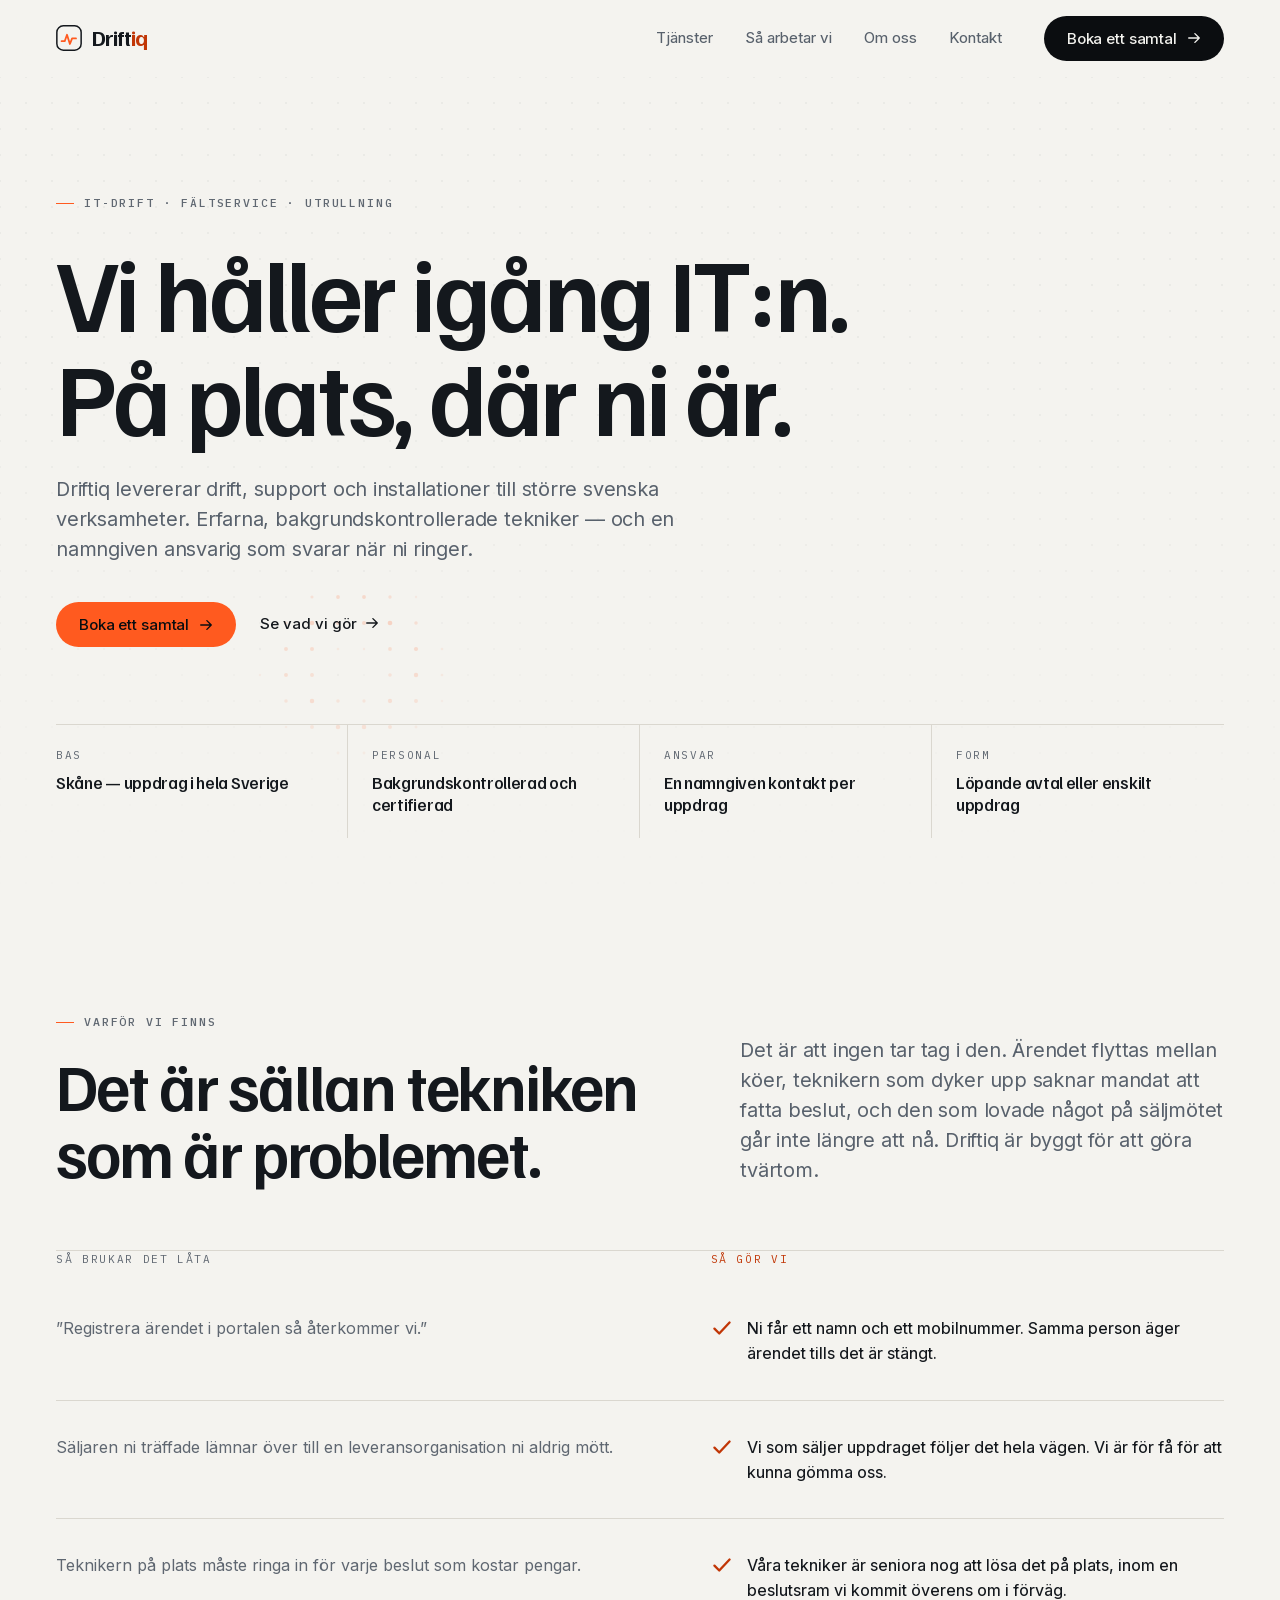
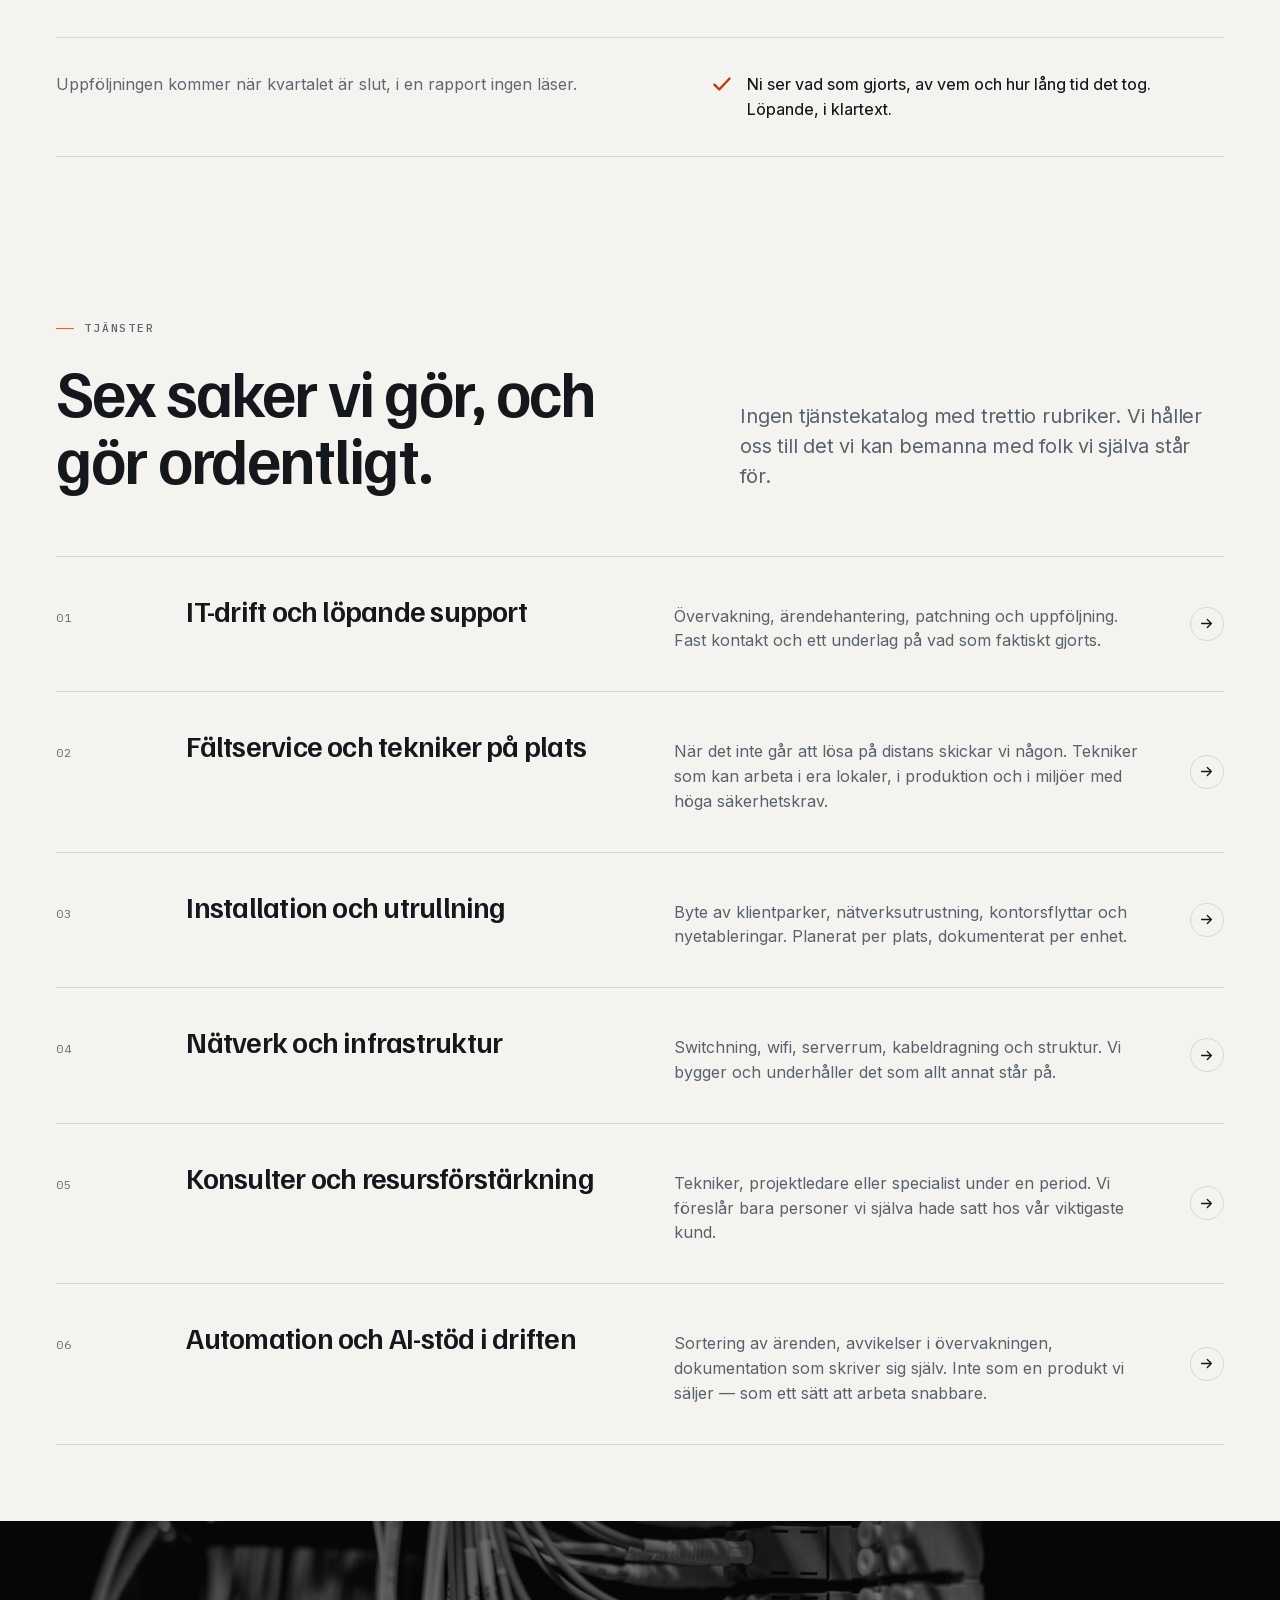
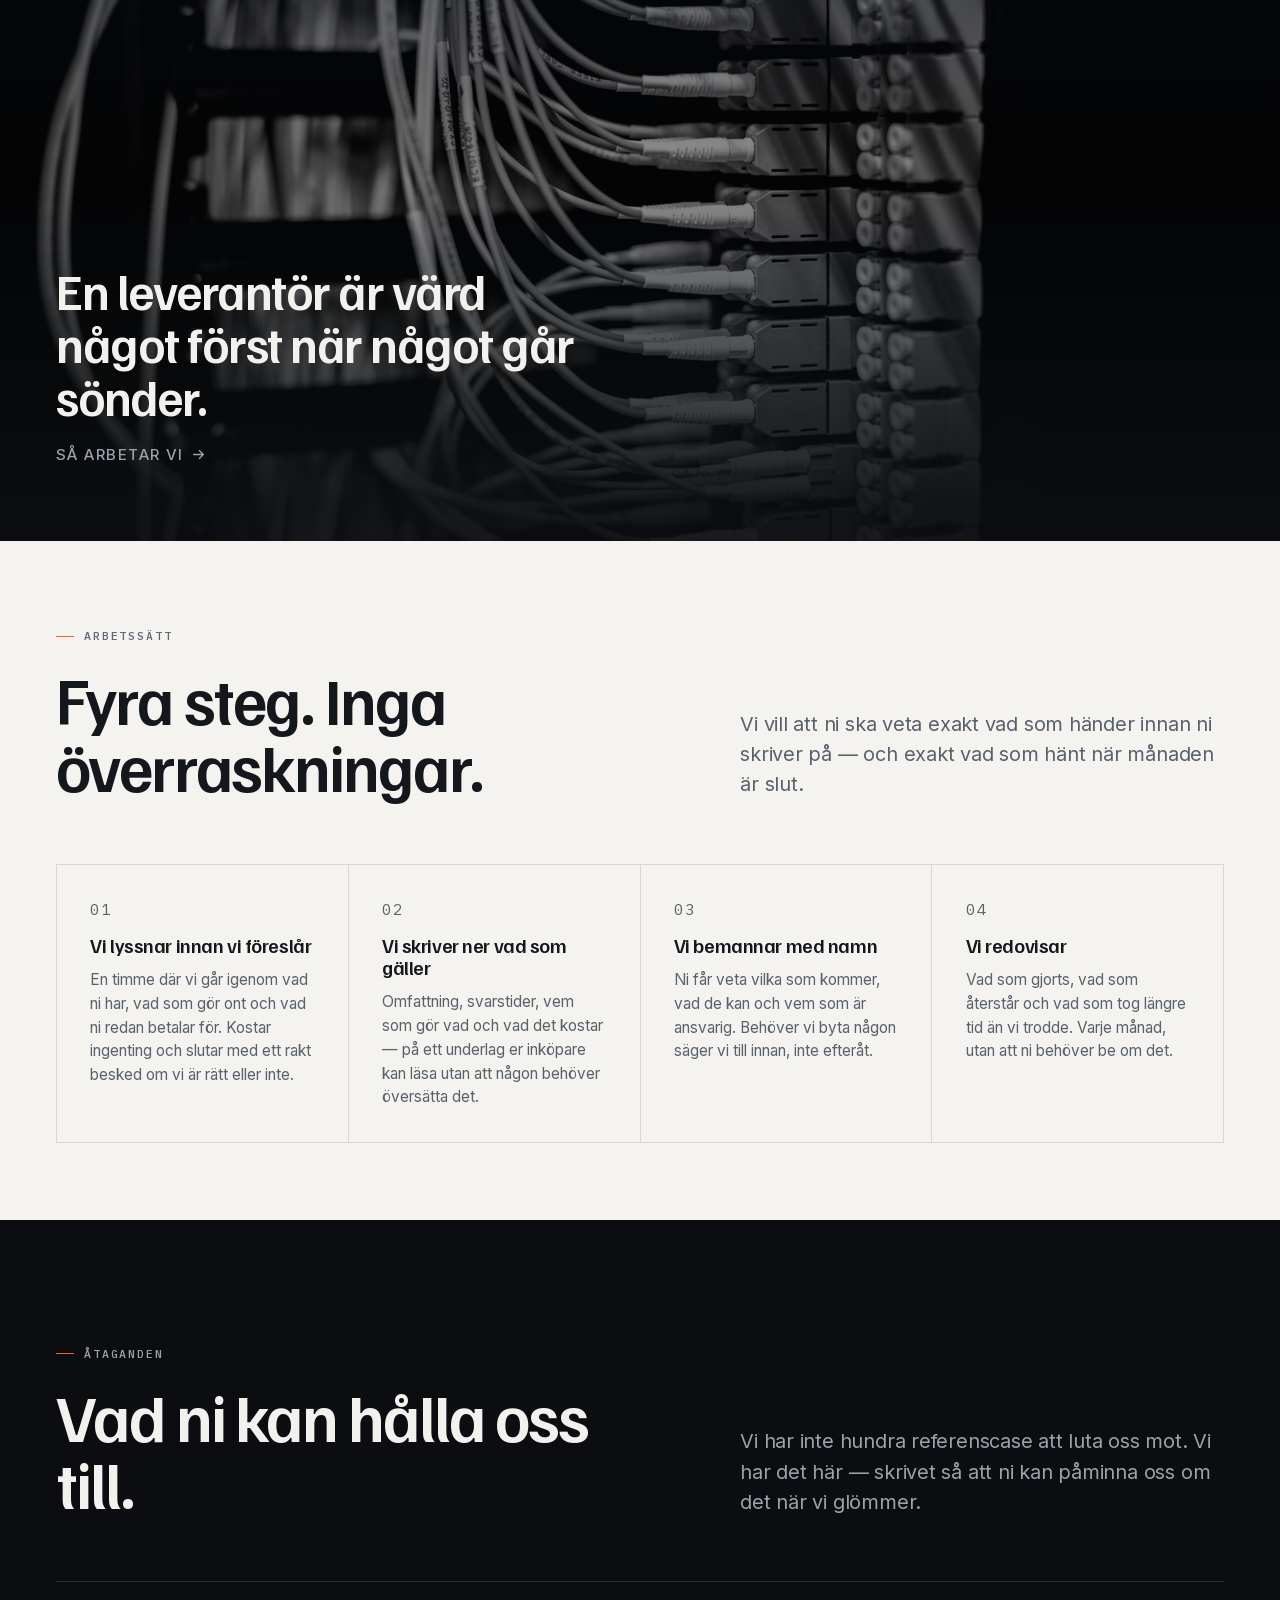
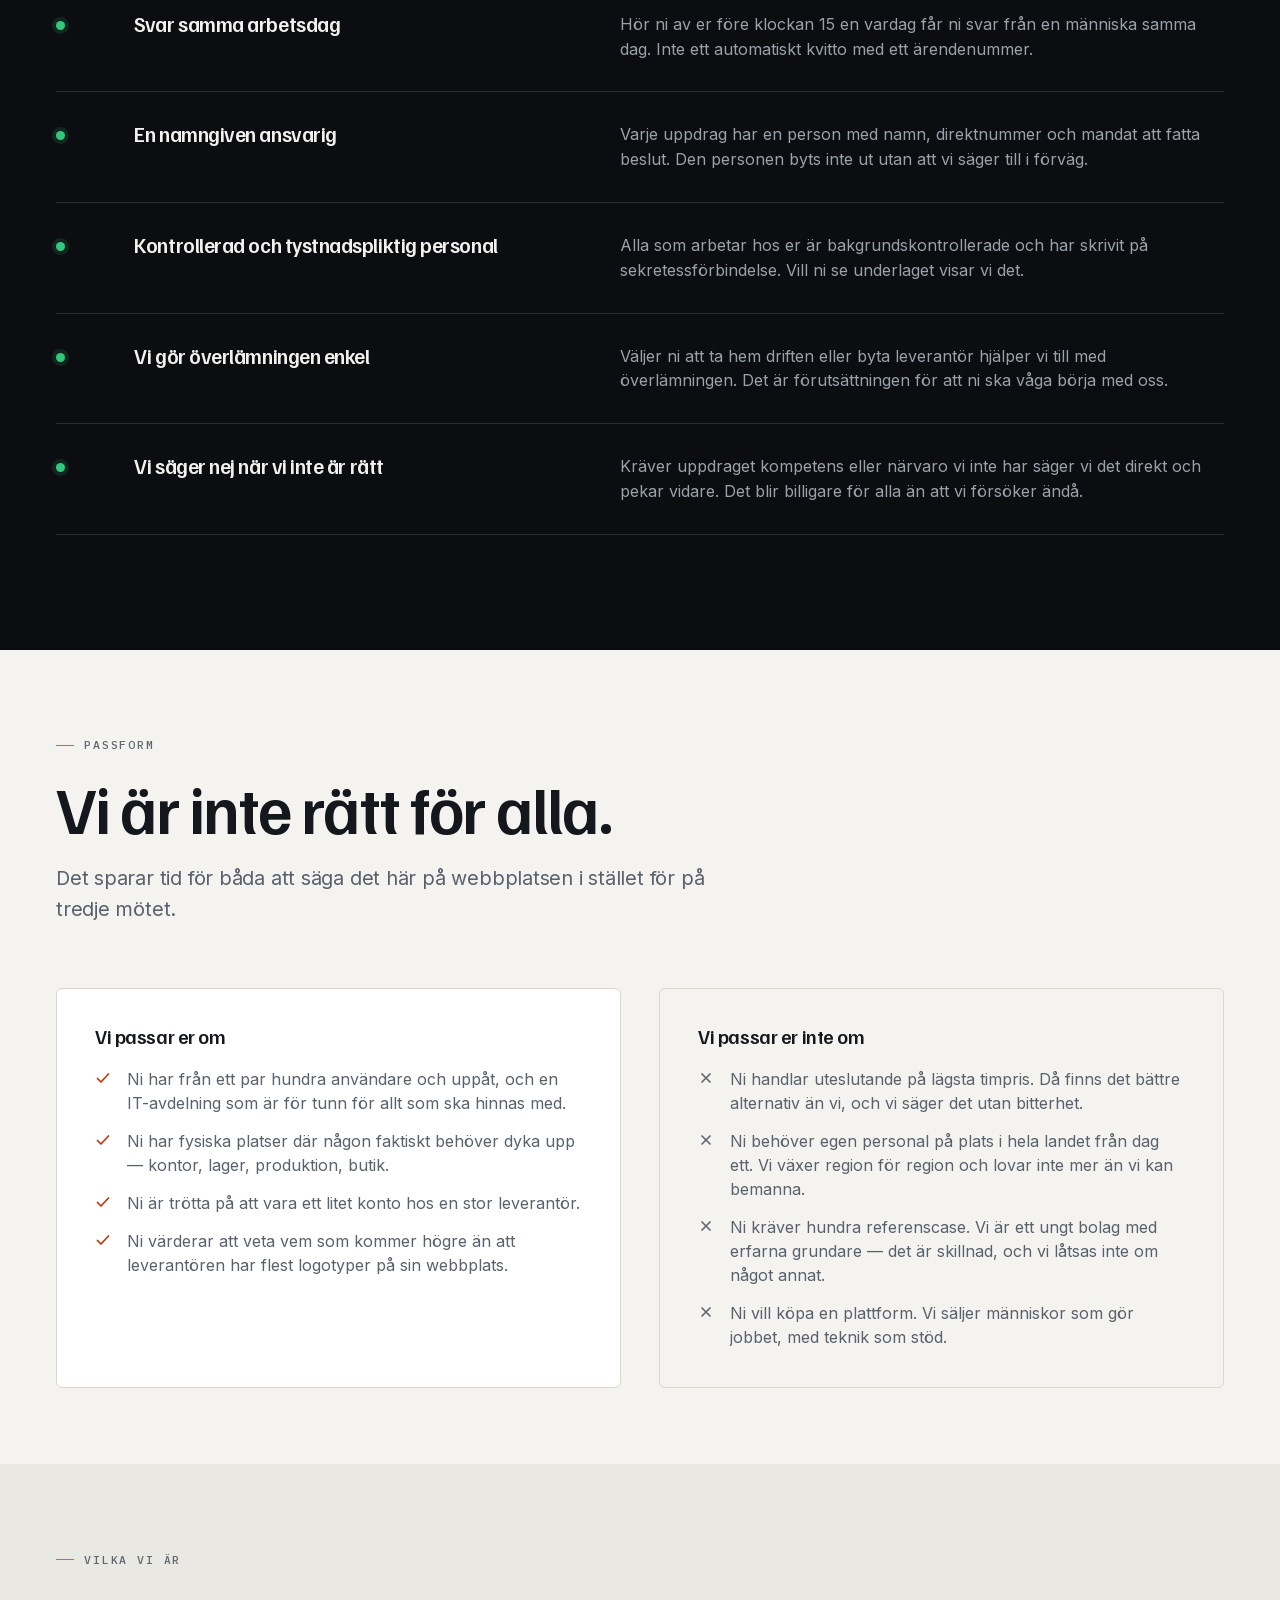
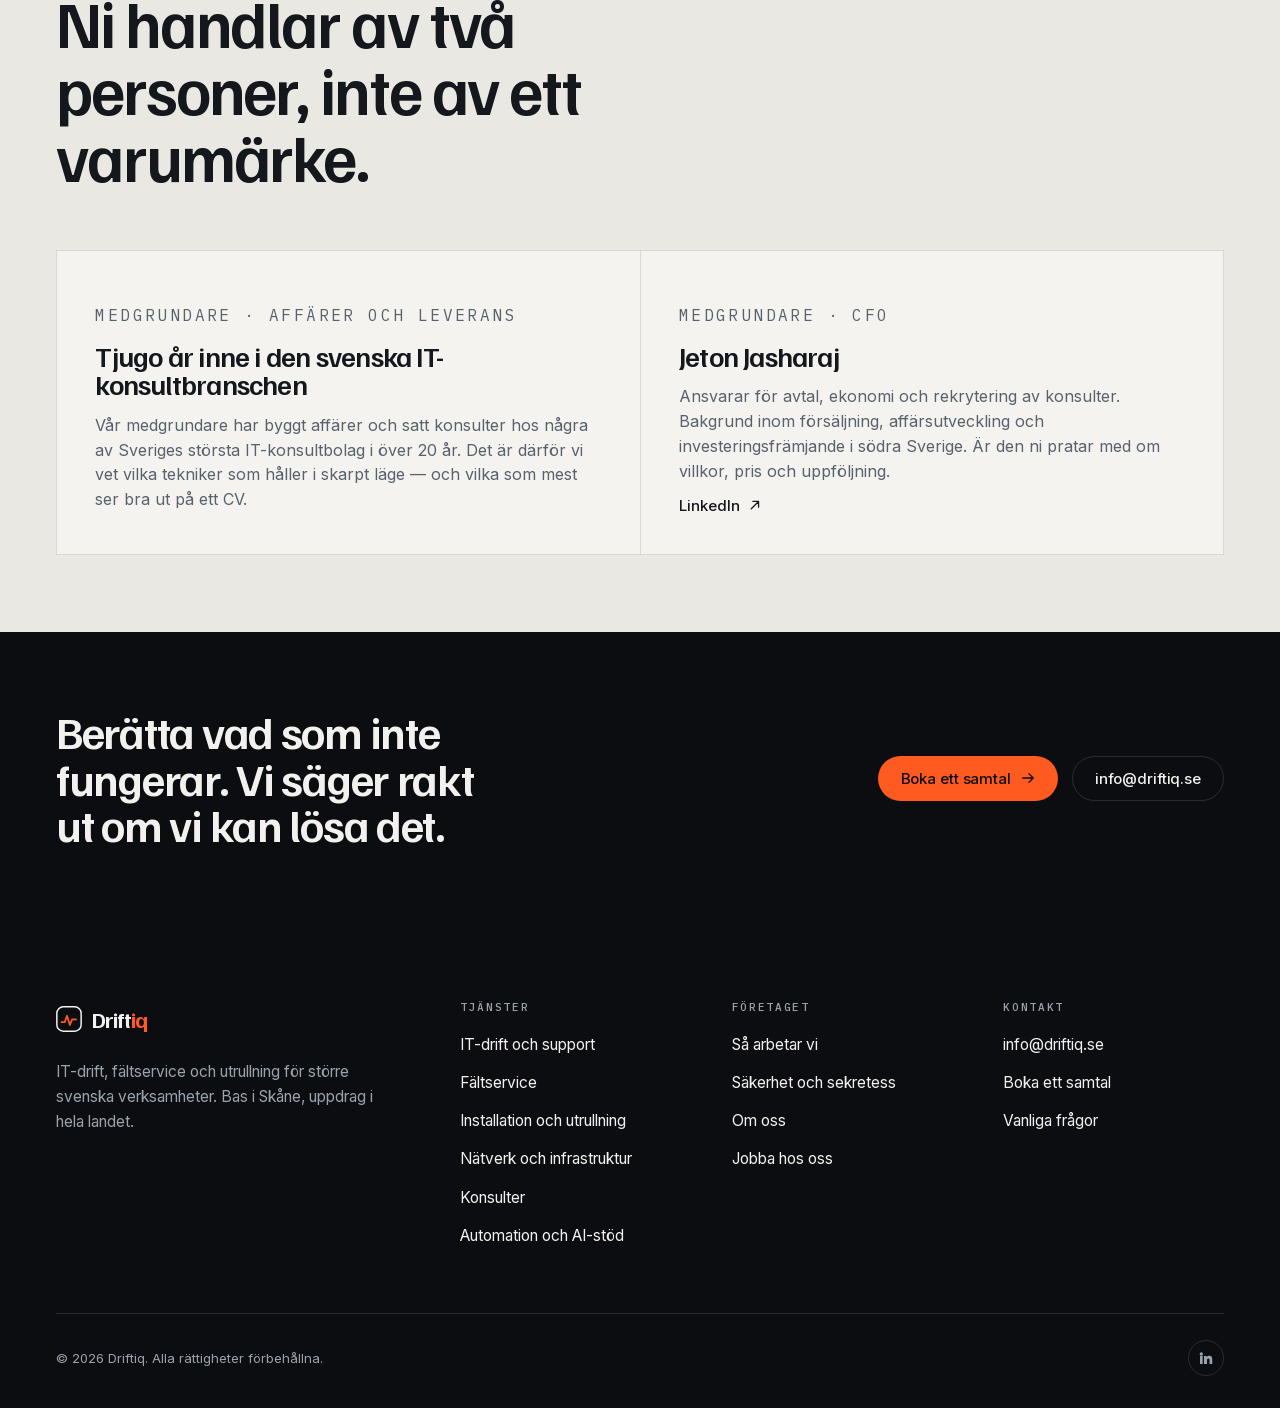
==== commit 467db558: "Bygg om Driftiq-sajten från grunden Ny webbplats med egen designidentitet, ny struktur och nytt inne" ====
--- a/index.html
+++ b/index.html
@@ -1,372 +1,475 @@
 <!DOCTYPE html>
 <html lang="sv">
 <head>
-<meta charset="utf-8" />
-<meta name="viewport" content="width=device-width, initial-scale=1" />
-<title>Driftiq | IT-drift och fältservice i Öresund</title>
-<meta name="description" content="Driftiq levererar IT-drift, support och installation på plats i södra Sverige. Egna anställda tekniker, säkerhetsprövade enligt kundens krav. Som underleverantör till större IT-bolag och direkt till verksamheter i Öresund." />
-<link rel="canonical" href="https://driftiq.se/" />
-<meta name="theme-color" content="#F5F3EF" />
-
-<meta property="og:type" content="website" />
-<meta property="og:locale" content="sv_SE" />
-<meta property="og:site_name" content="Driftiq" />
-<meta property="og:title" content="Driftiq | IT-drift och fältservice i Öresund" />
-<meta property="og:description" content="Tekniker på plats när driften inte kan vänta. Egna anställda, säkerhetsprövade enligt kundens krav, med bas i Skåne." />
-<meta property="og:url" content="https://driftiq.se/" />
-<meta property="og:image" content="https://driftiq.se/assets/img/it-technician.jpg" />
-<meta name="twitter:card" content="summary_large_image" />
-
-<link rel="icon" href="assets/favicon.svg" type="image/svg+xml" />
-<link rel="preload" href="assets/fonts/geist-latin.woff2" as="font" type="font/woff2" crossorigin />
-<link rel="preload" href="assets/fonts/geistmono-latin.woff2" as="font" type="font/woff2" crossorigin />
-<link rel="stylesheet" href="css/styles.css" />
+<meta charset="utf-8">
+<meta name="viewport" content="width=device-width, initial-scale=1">
+<title>Driftiq — IT-drift, fältservice och utrullning i Sverige</title>
+<meta name="description" content="Driftiq levererar IT-drift, support på plats och utrullningar till större svenska verksamheter. Bakgrundskontrollerade tekniker och en namngiven ansvarig per uppdrag.">
+<link rel="canonical" href="https://driftiq.se/">
+<meta name="theme-color" content="#F4F3EF">
+
+<meta property="og:type" content="website">
+<meta property="og:locale" content="sv_SE">
+<meta property="og:site_name" content="Driftiq">
+<meta property="og:title" content="Driftiq — IT-drift, fältservice och utrullning i Sverige">
+<meta property="og:description" content="Vi håller igång IT:n. På plats, där ni är. Bakgrundskontrollerade tekniker och en namngiven ansvarig per uppdrag.">
+<meta property="og:url" content="https://driftiq.se/">
+
+<link rel="icon" href="assets/favicon.svg" type="image/svg+xml">
+<link rel="preload" href="assets/fonts/familjen-grotesk-latin-ddca6da8.woff2" as="font" type="font/woff2" crossorigin>
+<link rel="preload" href="assets/fonts/inter-latin-1dc044f4.woff2" as="font" type="font/woff2" crossorigin>
+<script>document.documentElement.classList.add('js');</script>
+<link rel="stylesheet" href="css/fonts.css">
+<link rel="stylesheet" href="css/driftiq.css">
+
+<script type="application/ld+json">
+{
+  "@context": "https://schema.org",
+  "@type": "Organization",
+  "name": "Driftiq",
+  "url": "https://driftiq.se/",
+  "email": "info@driftiq.se",
+  "description": "IT-drift, fältservice och utrullning för större svenska verksamheter.",
+  "areaServed": { "@type": "Country", "name": "Sverige" },
+  "address": { "@type": "PostalAddress", "addressRegion": "Skåne", "addressCountry": "SE" }
+}
+</script>
 </head>
 <body>
 
-<a class="skip" href="#main">Hoppa till innehåll</a>
-
-<!-- ============================ Sidhuvud ============================ -->
-<header class="hdr">
-  <div class="u hdr__in">
-    <a class="brand" href="index.html" aria-label="Driftiq, startsida">
-      <span class="brand__mark" aria-hidden="true"></span>Driftiq
+<a class="skip" href="#innehall">Hoppa till innehåll</a>
+
+<!-- ====================== Masthead ====================== -->
+<header class="masthead">
+  <div class="shell masthead__inner">
+    <a class="wordmark" href="index.html" aria-label="Driftiq — startsida">
+      <svg class="wordmark__glyph" viewBox="0 0 26 26" aria-hidden="true">
+        <rect x=".85" y=".85" width="24.3" height="24.3" rx="6.5" fill="none" stroke="currentColor" stroke-width="1.5"/>
+        <path d="M5.6 16.2h3.1l2.3-6.4 2.9 9.2 2.2-5.6h3.9" fill="none" stroke="#FF5A1F" stroke-width="1.8" stroke-linecap="round" stroke-linejoin="round"/>
+      </svg>
+      <span>Drift<span class="wordmark__q">iq</span></span>
     </a>
-    <nav class="nav" aria-label="Huvudmeny">
-      <a href="kapacitet.html">Kapacitet</a>
-      <a href="leverans.html">Så arbetar vi</a>
+
+    <nav class="mainnav" aria-label="Huvudmeny">
+      <a href="tjanster.html">Tjänster</a>
+      <a href="sa-arbetar-vi.html">Så arbetar vi</a>
       <a href="om-oss.html">Om oss</a>
       <a href="kontakt.html">Kontakt</a>
     </nav>
-    <div class="hdr__end">
-      <a class="btn hdr__cta" href="kontakt.html">Beskriv ert behov <span class="arr" aria-hidden="true">→</span></a>
-      <button class="burger" aria-expanded="false" aria-controls="mobilmeny" aria-label="Öppna meny">
-        <span></span><span></span><span></span>
-      </button>
+
+    <div class="masthead__cta">
+      <a class="btn btn--ink" href="kontakt.html">
+        Boka ett samtal
+        <svg width="14" height="14" viewBox="0 0 16 16" fill="none" aria-hidden="true"><path d="M2 8h12M9 3l5 5-5 5" stroke="currentColor" stroke-width="1.6" stroke-linecap="round" stroke-linejoin="round"/></svg>
+      </a>
+      <button class="burger" type="button" aria-label="Öppna meny" aria-expanded="false" aria-controls="drawer"><span></span></button>
     </div>
   </div>
 </header>
 
-<div class="sheet" id="mobilmeny">
-  <a href="kapacitet.html">Kapacitet <span class="arr" aria-hidden="true">→</span></a>
-  <a href="leverans.html">Så arbetar vi <span class="arr" aria-hidden="true">→</span></a>
-  <a href="om-oss.html">Om oss <span class="arr" aria-hidden="true">→</span></a>
-  <a href="kontakt.html">Kontakt <span class="arr" aria-hidden="true">→</span></a>
-  <a class="btn" href="kontakt.html">Beskriv ert behov <span class="arr" aria-hidden="true">→</span></a>
-</div>
-
-<main id="main">
-
-<!-- ============================== Hero ============================== -->
+<nav class="drawer" id="drawer" aria-label="Mobilmeny">
+  <a href="tjanster.html">Tjänster</a>
+  <a href="sa-arbetar-vi.html">Så arbetar vi</a>
+  <a href="om-oss.html">Om oss</a>
+  <a href="kontakt.html">Kontakt</a>
+  <a class="btn btn--signal" href="kontakt.html">
+    Boka ett samtal
+    <svg width="14" height="14" viewBox="0 0 16 16" fill="none" aria-hidden="true"><path d="M2 8h12M9 3l5 5-5 5" stroke="currentColor" stroke-width="1.6" stroke-linecap="round" stroke-linejoin="round"/></svg>
+  </a>
+</nav>
+
+<main id="innehall">
+
+<!-- ====================== Hero ====================== -->
 <section class="hero">
-  <div class="u">
-    <span class="label hero__label rv">Driftiq AB · IT-drift och fältservice · Öresund</span>
-    <h1 class="display rv">Tekniker på plats när driften inte kan vänta.</h1>
-    <p class="lead hero__lead rv">Vi levererar IT-drift, support och installation där utrustningen faktiskt står. Dels som förlängd arm till större IT-bolag som behöver kapacitet i södra Sverige, dels direkt till verksamheter som vill ha en tekniker som känner deras miljö. Teknikerna är anställda hos oss och säkerhetsprövas enligt kundens krav.</p>
-    <div class="actions hero__actions rv">
-      <a class="btn" href="kapacitet.html">Se vad vi levererar <span class="arr" aria-hidden="true">→</span></a>
-      <a class="alink" href="leverans.html">Så arbetar vi <span class="arr" aria-hidden="true">→</span></a>
-    </div>
-  </div>
-  <div class="u">
-    <div class="fig hero__fig rv">
-      <img src="assets/img/it-technician.jpg" alt="Tekniker som arbetar med nätverksutrustning i ett serverrum" width="1600" height="700" />
-    </div>
-  </div>
-</section>
-
-<!-- =========================== Faktarad ============================ -->
-<section class="sec-tight">
-  <div class="u">
-    <div class="facts">
-      <div class="rv">
-        <h4>Egna anställda</h4>
-        <p>Vi skickar inte vidare uppdrag till okända underleverantörer. Teknikerna som kommer ut är anställda hos Driftiq.</p>
-      </div>
-      <div class="rv">
-        <h4>Säkerhetsprövning</h4>
-        <p>Bakgrundskontroll och registerkontroll enligt kundens krav, dokumenterat per uppdrag och person.</p>
-      </div>
-      <div class="rv">
-        <h4>ITIL-baserat arbetssätt</h4>
-        <p>Incidenter, problem och förändringar hanteras i era processer och i ert ärendesystem, inte i vårt.</p>
-      </div>
-      <div class="rv">
-        <h4>Bas i Skåne</h4>
-        <p>Öresundsregionen är närområdet. Uppdrag längre bort planeras och bemannas per överenskommelse.</p>
-      </div>
-    </div>
-  </div>
-</section>
-
-<!-- ========================= 01 Marknadsläget ======================= -->
-<section class="sec" id="marknadslaget">
-  <div class="u">
-    <div class="sec-head">
-      <span class="label"><span class="num">01</span> / Marknadsläget</span>
-      <div class="sec-head__body">
-        <h2 class="rv">Från januari 2026 räcker det inte att veta vad en leverantör gör. Ni behöver veta vem som står i rummet.</h2>
-      </div>
-    </div>
-
-    <div class="cols cols-2 mt-l">
-      <div class="rv">
-        <p class="body-lg">Cybersäkerhetslagen (2025:1506) trädde i kraft den 15 januari 2026 och tar in NIS2 i svensk rätt. Den tydligaste förändringen handlar inte om brandväggar utan om leveranskedjan. Verksamheter som omfattas ska kunna redogöra för säkerheten hos sina leverantörer, och hos leverantörernas leverantörer.</p>
-        <p>För finanssektorn kom kravet tidigare. DORA gäller sedan den 17 januari 2025 och sträcker sig till tredjepartsleverantörer av IKT-tjänster, med krav på ett register över varje underleverantör som rör kritisk verksamhet. Den som säljer in kapacitet i de kedjorna behöver kunna dokumenteras, inte bara upphandlas.</p>
-      </div>
-      <div class="rv">
-        <p>Samtidigt är arbetskraften den knapphet som styr prisbilden. Inom IT uppger 83 procent av arbetsgivarna att de har svårt att hitta rätt kompetens, näst högst av alla sektorer i Sverige, och drifttekniker klassas som bristyrke.</p>
-        <p>Den fysiska delen av IT försvann inte när molnet kom. Windows 10 nådde end of life den 14 oktober 2025 och utlöste en våg av klientbyten. Hybrid är normen snarare än undantaget, vilket håller kvar hårdvara i egna lokaler. Och datacenterutbyggnaden i Norden fortsätter, med Staffanstorp som en av noderna i Microsofts svenska investering.</p>
-        <p>Det är i det gapet Driftiq finns. Någon behöver stå framför racket, och det ska gå att visa vem det var.</p>
-      </div>
-    </div>
-
-    <p class="note mt-m measure-lg">Källor: cybersäkerhetslagen (2025:1506) · förordning (EU) 2022/2554 (DORA) · ManpowerGroup Talent Shortage · Arbetsförmedlingens Yrkesbarometer · Microsoft, juni 2024.</p>
-  </div>
-</section>
-
-<!-- ========================== 02 Två vägar in ======================= -->
-<section class="sec band-soft" id="vagar-in">
-  <div class="u">
-    <div class="sec-head">
-      <span class="label"><span class="num">02</span> / Två vägar in</span>
-      <div class="sec-head__body">
-        <h2 class="rv">Två sätt att arbeta med oss.</h2>
-        <p class="lead rv">Behovet ser olika ut beroende på om ni säljer IT vidare eller använder den själva. Vi håller de två spåren isär, i pris, i avtal och i hur vi uppträder mot er kund.</p>
-      </div>
-    </div>
-
-    <div class="mesh mesh-2 mt-l">
-      <div class="block rv">
-        <span class="block__n">01 / För IT-bolag och systemintegratörer</span>
-        <h3>Kapacitet ni kan sätta i eget namn</h3>
-        <p>Ni har avtalet, kundrelationen och servicenivån att svara för. Vi har teknikerna i Öresund. Vi går in som underleverantör på era villkor, arbetar i er dokumentation och uppträder som er leverans när kunden kräver det. Vi konkurrerar inte om er slutkund.</p>
-        <dl class="dl mt-m">
-          <div><dt>Fältservice</dt><dd>On-site-support och bemanning per pass, vecka eller löpande.</dd></div>
-          <div><dt>Utrullning</dt><dd>Installation, hårdvarubyten och migrering med planerad överlämning.</dd></div>
-          <div><dt>Datacenter</dt><dd>Smart hands, kabling och hårdvarulivscykel i anläggningar i regionen.</dd></div>
-          <div><dt>Beredskap</dt><dd>Jour och förhöjd tillgänglighet enligt vad vi avtalar med er.</dd></div>
-        </dl>
-        <a class="alink" href="kapacitet.html#it-bolag">Läs mer om partnerleverans <span class="arr" aria-hidden="true">→</span></a>
-      </div>
-
-      <div class="block rv">
-        <span class="block__n">02 / För verksamheter i Öresund</span>
-        <h3>En tekniker som känner era lokaler</h3>
-        <p>Industri, fastighet, logistik och life science har en sak gemensamt. IT sitter i byggnaden, inte bara i webbläsaren. Vi tar löpande drift, support och installationer med samma personer varje gång, så att ni slipper förklara er miljö från början vid varje ärende.</p>
-        <dl class="dl mt-m">
-          <div><dt>Löpande drift</dt><dd>Användarsupport och driftuppgifter på plats, med avtalad närvaro.</dd></div>
-          <div><dt>Infrastruktur</dt><dd>Nätverk, klienter och kringutrustning i era egna lokaler.</dd></div>
-          <div><dt>OT-nära system</dt><dd>Uppkopplade lås, access och utrustning som sitter i verksamheten.</dd></div>
-          <div><dt>Livscykel</dt><dd>Klientutrullning, byten och avveckling av hårdvara.</dd></div>
-        </dl>
-        <a class="alink" href="kapacitet.html#verksamheter">Läs mer om löpande drift <span class="arr" aria-hidden="true">→</span></a>
-      </div>
-    </div>
-  </div>
-</section>
-
-<!-- =========================== 03 Kapacitet ========================= -->
-<section class="sec" id="kapacitet">
-  <div class="u">
-    <div class="sec-head">
-      <span class="label"><span class="num">03</span> / Kapacitet</span>
-      <div class="sec-head__body">
-        <h2 class="rv">Det vi levererar, och hur långt det räcker.</h2>
-        <p class="lead rv">Fem områden som hänger ihop i praktiken. Det sjätte, mötesbokning och kunddialog, är ett eget affärsområde och beskrivs separat.</p>
-      </div>
-    </div>
-
-    <div class="mesh mesh-3 mt-l">
-      <div class="block rv">
-        <span class="block__n">01</span>
-        <h3>On-site-support och fältservice</h3>
-        <p>Erfarna tekniker på plats, för enstaka ärenden eller löpande bemanning. Samma personer över tid, så att kunskapen om miljön stannar kvar hos er i stället för att börja om.</p>
-      </div>
-      <div class="block rv">
-        <span class="block__n">02</span>
-        <h3>Installation, utrullning och migrering</h3>
-        <p>Klientutrullning, hårdvarubyten, kabling och flyttar. Planerat innan, dokumenterat under vägen, avslutat med en överlämning någon annan kan läsa.</p>
-      </div>
-      <div class="block rv">
-        <span class="block__n">03</span>
-        <h3>AI-stödd felanalys och fjärrdiagnostik</h3>
-        <p>Vi använder AI och fjärrdiagnostik för att hitta grundorsaken tidigare och lösa mer utan att någon behöver resa. Det som ändå kräver en människa på plats får en människa på plats.</p>
-      </div>
-      <div class="block rv">
-        <span class="block__n">04</span>
-        <h3>Data och uppföljning</h3>
-        <p>Uppföljning på uppdragsnivå: ledtider, återkommande fel och var timmarna faktiskt går. Underlag ni kan lyfta rakt in i er egen rapportering.</p>
-      </div>
-      <div class="block rv">
-        <span class="block__n">05</span>
-        <h3>Säkerhet och efterlevnad</h3>
-        <p>Bakgrundskontroll och registerkontroll enligt kundens krav, avgränsade behörigheter och dokumentation som håller när er kund gör leverantörsgranskning.</p>
-      </div>
-      <div class="block rv">
-        <span class="block__n">06</span>
-        <h3>Hela kapaciteten i detalj</h3>
-        <p>Kompetensområden, avgränsningar och vad vi avstår från att ta oss an.</p>
-        <a class="alink" href="kapacitet.html">Till kapacitet <span class="arr" aria-hidden="true">→</span></a>
-      </div>
-    </div>
-  </div>
-</section>
-
-<!-- ========================= 04 Så arbetar vi ======================= -->
-<section class="sec band-soft">
-  <div class="u">
-    <div class="sec-head">
-      <span class="label"><span class="num">04</span> / Arbetssätt</span>
-      <div class="sec-head__body">
-        <h2 class="rv">Fyra steg, och ett tydligt nej när det behövs.</h2>
-      </div>
-    </div>
-
-    <ol class="steps mt-l">
-      <li class="rv">
-        <span class="s-n">01</span>
-        <h3>Avgränsning</h3>
-        <p>Vi går igenom omfattning, platser, säkerhetskrav och svarstider innan vi lämnar pris. Ett uppdrag vi inte kan bemanna med rätt person säger vi nej till, hellre det än att lösa det med någon annans folk.</p>
-      </li>
-      <li class="rv">
-        <span class="s-n">02</span>
-        <h3>Bemanning</h3>
-        <p>Ni får namngivna tekniker, inte en pool. Bakgrundskontroll och eventuell registerkontroll är klar innan första passet, och ni får underlaget.</p>
-      </li>
-      <li class="rv">
-        <span class="s-n">03</span>
-        <h3>Leverans</h3>
-        <p>Arbetet följer era processer och er ärendehantering. Vi dokumenterar per besök så att spåret finns kvar hos er även den dag vi inte längre är kvar.</p>
-      </li>
-      <li class="rv">
-        <span class="s-n">04</span>
-        <h3>Uppföljning</h3>
-        <p>Genomgång av ledtider och avvikelser med bestämt intervall. Vi tar upp det som inte fungerade utan att ni ska behöva fråga.</p>
-      </li>
-    </ol>
-
-    <div class="actions mt-m rv">
-      <a class="alink" href="leverans.html">Hela leveransmodellen <span class="arr" aria-hidden="true">→</span></a>
-    </div>
-  </div>
-</section>
-
-<!-- ============================ 05 Säkerhet ========================= -->
-<section class="sec band-ink">
-  <div class="u">
-    <div class="sec-head">
-      <span class="label"><span class="num">05</span> / Säkerhet och efterlevnad</span>
-      <div class="sec-head__body">
-        <h2 class="rv">Den som köper in händer köper in en risk. Vårt jobb är att göra den mätbar.</h2>
-      </div>
-    </div>
-
-    <div class="cols cols-2 mt-l">
-      <div class="rv">
-        <p class="body-lg">En tekniker som kommer in i ett serverrum, en produktionslinje eller ett låssystem har mer tillgång än de flesta konton ni granskar. Därför behandlar vi personen som en del av leveransen och inte som en resurs som råkade vara tillgänglig.</p>
-      </div>
-      <div class="rv">
-        <p>I praktiken betyder det bakgrundskontroll och registerkontroll i den omfattning uppdraget kräver, dokumenterat per person. Avgränsade behörigheter som upphör när uppdraget gör det. Och en loggföring per besök som ni kan lämna vidare när er egen kund frågar vem som var där och varför.</p>
-        <p>Vi är inte certifierade mot ISO 27001 i dag och påstår inte annat. Arbetssättet är byggt så att en certifiering ska kunna läggas ovanpå det vi redan gör, inte tvärtom.</p>
-      </div>
-    </div>
-
-    <div class="figs mt-l">
-      <div class="rv"><div class="n">100 %</div><div class="l">av teknikerna är anställda hos Driftiq</div></div>
-      <div class="rv"><div class="n">Per person</div><div class="l">bakgrundskontroll dokumenterad före första passet</div></div>
-      <div class="rv"><div class="n">ITIL</div><div class="l">ramverket arbetssättet bygger på</div></div>
-      <div class="rv"><div class="n">Skåne</div><div class="l">bas i Öresundsregionen, svensk jurisdiktion</div></div>
-    </div>
-  </div>
-</section>
-
-<!-- ============================ 06 Vilka vi är ====================== -->
-<section class="sec">
-  <div class="u">
-    <div class="sec-head">
-      <span class="label"><span class="num">06</span> / Vilka vi är</span>
-      <div class="sec-head__body">
-        <h2 class="rv">Ett litet bolag med lång erfarenhet i rummet.</h2>
-      </div>
-    </div>
-
-    <div class="cols cols-2-wide cols-align-end mt-l">
-      <div class="rv">
-        <p class="lead">Driftiq är nystartat. Det betyder att vi inte har tio års leveranshistorik att visa, och vi låtsas inte om något annat. Vad vi har är grundare som tillsammans lagt över trettio år i svensk IT-drift och IT-försäljning, och som vet skillnaden mellan ett uppdrag som ser bra ut på papper och ett som går att bemanna på tisdag.</p>
-        <p class="mt-s">Vi bygger bolaget i den ordning som håller: rätt personer först, dokumentation från dag ett, och referenser vi faktiskt har levererat innan vi hänvisar till dem.</p>
-        <div class="actions mt-m">
-          <a class="btn btn-ghost" href="om-oss.html">Om Driftiq <span class="arr" aria-hidden="true">→</span></a>
-        </div>
-      </div>
-      <div class="fig fig--tall fig--zoom rv">
-        <img src="assets/img/engineer-laptop.jpg" alt="Tekniker som dokumenterar arbete vid en laptop" width="800" height="1000" />
-      </div>
-    </div>
-  </div>
-</section>
-
-<!-- =============================== CTA ============================== -->
-<section class="cta">
-  <div class="u cta__in">
-    <h2 class="rv">Behöver ni kapacitet i Öresund inom kort? Beskriv uppdraget, ni får svar på vad vi kan bemanna och när.</h2>
-    <div class="actions rv">
-      <a class="btn" href="kontakt.html">Beskriv ert behov <span class="arr" aria-hidden="true">→</span></a>
+  <canvas class="hero__canvas" aria-hidden="true"></canvas>
+  <div class="shell hero__inner">
+    <p class="tag">IT-drift · Fältservice · Utrullning</p>
+    <h1 class="display-xl">Vi håller igång IT:n. På plats, där ni är.</h1>
+    <p class="lede">Driftiq levererar drift, support och installationer till större svenska verksamheter. Erfarna, bakgrundskontrollerade tekniker — och en namngiven ansvarig som svarar när ni ringer.</p>
+
+    <div class="hero__actions">
+      <a class="btn btn--signal" href="kontakt.html">
+        Boka ett samtal
+        <svg width="14" height="14" viewBox="0 0 16 16" fill="none" aria-hidden="true"><path d="M2 8h12M9 3l5 5-5 5" stroke="currentColor" stroke-width="1.6" stroke-linecap="round" stroke-linejoin="round"/></svg>
+      </a>
+      <a class="tlink" href="#tjanster">
+        Se vad vi gör
+        <svg width="14" height="14" viewBox="0 0 16 16" fill="none" aria-hidden="true"><path d="M2 8h12M9 3l5 5-5 5" stroke="currentColor" stroke-width="1.6" stroke-linecap="round" stroke-linejoin="round"/></svg>
+      </a>
+    </div>
+
+    <dl class="specrail">
+      <div class="specrail__item">
+        <dt class="specrail__k">Bas</dt>
+        <dd class="specrail__v">Skåne — uppdrag i hela Sverige</dd>
+      </div>
+      <div class="specrail__item">
+        <dt class="specrail__k">Personal</dt>
+        <dd class="specrail__v">Bakgrundskontrollerad och certifierad</dd>
+      </div>
+      <div class="specrail__item">
+        <dt class="specrail__k">Ansvar</dt>
+        <dd class="specrail__v">En namngiven kontakt per uppdrag</dd>
+      </div>
+      <div class="specrail__item">
+        <dt class="specrail__k">Form</dt>
+        <dd class="specrail__v">Löpande avtal eller enskilt uppdrag</dd>
+      </div>
+    </dl>
+  </div>
+</section>
+
+<!-- ====================== Varför vi finns ====================== -->
+<section class="band band--tight">
+  <div class="shell">
+    <div class="shead" data-reveal>
+      <div>
+        <p class="tag">Varför vi finns</p>
+        <h2 class="display-l shead__title">Det är sällan tekniken som är problemet.</h2>
+      </div>
+      <p class="lede">Det är att ingen tar tag i den. Ärendet flyttas mellan köer, teknikern som dyker upp saknar mandat att fatta beslut, och den som lovade något på säljmötet går inte längre att nå. Driftiq är byggt för att göra tvärtom.</p>
+    </div>
+
+    <div class="contrast" data-reveal>
+      <div class="contrast__head" aria-hidden="true">
+        <span>Så brukar det låta</span>
+        <span>Så gör vi</span>
+      </div>
+
+      <div class="contrast__row">
+        <div class="contrast__side contrast__was" data-label="Så brukar det låta">
+          <p>”Registrera ärendet i portalen så återkommer vi.”</p>
+        </div>
+        <div class="contrast__side contrast__is" data-label="Så gör vi">
+          <svg class="contrast__icon" viewBox="0 0 16 16" fill="none" aria-hidden="true"><path d="M2.5 8.5 6 12l7.5-8" stroke="#C13606" stroke-width="1.7" stroke-linecap="round" stroke-linejoin="round"/></svg>
+          <p>Ni får ett namn och ett mobilnummer. Samma person äger ärendet tills det är stängt.</p>
+        </div>
+      </div>
+
+      <div class="contrast__row">
+        <div class="contrast__side contrast__was" data-label="Så brukar det låta">
+          <p>Säljaren ni träffade lämnar över till en leveransorganisation ni aldrig mött.</p>
+        </div>
+        <div class="contrast__side contrast__is" data-label="Så gör vi">
+          <svg class="contrast__icon" viewBox="0 0 16 16" fill="none" aria-hidden="true"><path d="M2.5 8.5 6 12l7.5-8" stroke="#C13606" stroke-width="1.7" stroke-linecap="round" stroke-linejoin="round"/></svg>
+          <p>Vi som säljer uppdraget följer det hela vägen. Vi är för få för att kunna gömma oss.</p>
+        </div>
+      </div>
+
+      <div class="contrast__row">
+        <div class="contrast__side contrast__was" data-label="Så brukar det låta">
+          <p>Teknikern på plats måste ringa in för varje beslut som kostar pengar.</p>
+        </div>
+        <div class="contrast__side contrast__is" data-label="Så gör vi">
+          <svg class="contrast__icon" viewBox="0 0 16 16" fill="none" aria-hidden="true"><path d="M2.5 8.5 6 12l7.5-8" stroke="#C13606" stroke-width="1.7" stroke-linecap="round" stroke-linejoin="round"/></svg>
+          <p>Våra tekniker är seniora nog att lösa det på plats, inom en beslutsram vi kommit överens om i förväg.</p>
+        </div>
+      </div>
+
+      <div class="contrast__row">
+        <div class="contrast__side contrast__was" data-label="Så brukar det låta">
+          <p>Uppföljningen kommer när kvartalet är slut, i en rapport ingen läser.</p>
+        </div>
+        <div class="contrast__side contrast__is" data-label="Så gör vi">
+          <svg class="contrast__icon" viewBox="0 0 16 16" fill="none" aria-hidden="true"><path d="M2.5 8.5 6 12l7.5-8" stroke="#C13606" stroke-width="1.7" stroke-linecap="round" stroke-linejoin="round"/></svg>
+          <p>Ni ser vad som gjorts, av vem och hur lång tid det tog. Löpande, i klartext.</p>
+        </div>
+      </div>
+    </div>
+  </div>
+</section>
+
+<!-- ====================== Tjänster ====================== -->
+<section class="band band--tight" id="tjanster">
+  <div class="shell">
+    <div class="shead" data-reveal>
+      <div>
+        <p class="tag">Tjänster</p>
+        <h2 class="display-l shead__title">Sex saker vi gör, och gör ordentligt.</h2>
+      </div>
+      <p class="lede">Ingen tjänstekatalog med trettio rubriker. Vi håller oss till det vi kan bemanna med folk vi själva står för.</p>
+    </div>
+
+    <div class="services" data-reveal>
+      <a class="service" href="tjanster.html#drift">
+        <span class="service__no">01</span>
+        <span class="service__name">IT-drift och löpande support</span>
+        <span class="service__desc">Övervakning, ärendehantering, patchning och uppföljning. Fast kontakt och ett underlag på vad som faktiskt gjorts.</span>
+        <span class="service__go"><svg width="13" height="13" viewBox="0 0 16 16" fill="none" aria-hidden="true"><path d="M2 8h12M9 3l5 5-5 5" stroke="currentColor" stroke-width="1.6" stroke-linecap="round" stroke-linejoin="round"/></svg></span>
+      </a>
+
+      <a class="service" href="tjanster.html#faltservice">
+        <span class="service__no">02</span>
+        <span class="service__name">Fältservice och tekniker på plats</span>
+        <span class="service__desc">När det inte går att lösa på distans skickar vi någon. Tekniker som kan arbeta i era lokaler, i produktion och i miljöer med höga säkerhetskrav.</span>
+        <span class="service__go"><svg width="13" height="13" viewBox="0 0 16 16" fill="none" aria-hidden="true"><path d="M2 8h12M9 3l5 5-5 5" stroke="currentColor" stroke-width="1.6" stroke-linecap="round" stroke-linejoin="round"/></svg></span>
+      </a>
+
+      <a class="service" href="tjanster.html#utrullning">
+        <span class="service__no">03</span>
+        <span class="service__name">Installation och utrullning</span>
+        <span class="service__desc">Byte av klientparker, nätverksutrustning, kontorsflyttar och nyetableringar. Planerat per plats, dokumenterat per enhet.</span>
+        <span class="service__go"><svg width="13" height="13" viewBox="0 0 16 16" fill="none" aria-hidden="true"><path d="M2 8h12M9 3l5 5-5 5" stroke="currentColor" stroke-width="1.6" stroke-linecap="round" stroke-linejoin="round"/></svg></span>
+      </a>
+
+      <a class="service" href="tjanster.html#natverk">
+        <span class="service__no">04</span>
+        <span class="service__name">Nätverk och infrastruktur</span>
+        <span class="service__desc">Switchning, wifi, serverrum, kabeldragning och struktur. Vi bygger och underhåller det som allt annat står på.</span>
+        <span class="service__go"><svg width="13" height="13" viewBox="0 0 16 16" fill="none" aria-hidden="true"><path d="M2 8h12M9 3l5 5-5 5" stroke="currentColor" stroke-width="1.6" stroke-linecap="round" stroke-linejoin="round"/></svg></span>
+      </a>
+
+      <a class="service" href="tjanster.html#konsulter">
+        <span class="service__no">05</span>
+        <span class="service__name">Konsulter och resursförstärkning</span>
+        <span class="service__desc">Tekniker, projektledare eller specialist under en period. Vi föreslår bara personer vi själva hade satt hos vår viktigaste kund.</span>
+        <span class="service__go"><svg width="13" height="13" viewBox="0 0 16 16" fill="none" aria-hidden="true"><path d="M2 8h12M9 3l5 5-5 5" stroke="currentColor" stroke-width="1.6" stroke-linecap="round" stroke-linejoin="round"/></svg></span>
+      </a>
+
+      <a class="service" href="tjanster.html#automation">
+        <span class="service__no">06</span>
+        <span class="service__name">Automation och AI-stöd i driften</span>
+        <span class="service__desc">Sortering av ärenden, avvikelser i övervakningen, dokumentation som skriver sig själv. Inte som en produkt vi säljer — som ett sätt att arbeta snabbare.</span>
+        <span class="service__go"><svg width="13" height="13" viewBox="0 0 16 16" fill="none" aria-hidden="true"><path d="M2 8h12M9 3l5 5-5 5" stroke="currentColor" stroke-width="1.6" stroke-linecap="round" stroke-linejoin="round"/></svg></span>
+      </a>
+    </div>
+  </div>
+</section>
+
+<!-- ====================== Statement ====================== -->
+<section class="statement">
+  <div class="statement__media">
+    <img src="assets/img/network-cables.jpg" alt="Fiberkablar inkopplade i en patchpanel i ett serverrum" loading="lazy" decoding="async" width="1920" height="1280">
+  </div>
+  <div class="shell statement__body">
+    <q>En leverantör är värd något först när något går sönder.</q>
+    <p class="statement__by">
+      <a class="tlink" href="sa-arbetar-vi.html" style="color:inherit">
+        Så arbetar vi
+        <svg width="13" height="13" viewBox="0 0 16 16" fill="none" aria-hidden="true"><path d="M2 8h12M9 3l5 5-5 5" stroke="currentColor" stroke-width="1.6" stroke-linecap="round" stroke-linejoin="round"/></svg>
+      </a>
+    </p>
+  </div>
+</section>
+
+<!-- ====================== Så arbetar vi ====================== -->
+<section class="band band--tight">
+  <div class="shell">
+    <div class="shead" data-reveal>
+      <div>
+        <p class="tag">Arbetssätt</p>
+        <h2 class="display-l shead__title">Fyra steg. Inga överraskningar.</h2>
+      </div>
+      <p class="lede">Vi vill att ni ska veta exakt vad som händer innan ni skriver på — och exakt vad som hänt när månaden är slut.</p>
+    </div>
+
+    <div class="steps">
+      <article class="step" data-reveal>
+        <p class="step__no">01</p>
+        <h3>Vi lyssnar innan vi föreslår</h3>
+        <p>En timme där vi går igenom vad ni har, vad som gör ont och vad ni redan betalar för. Kostar ingenting och slutar med ett rakt besked om vi är rätt eller inte.</p>
+      </article>
+      <article class="step" data-reveal>
+        <p class="step__no">02</p>
+        <h3>Vi skriver ner vad som gäller</h3>
+        <p>Omfattning, svarstider, vem som gör vad och vad det kostar — på ett underlag er inköpare kan läsa utan att någon behöver översätta det.</p>
+      </article>
+      <article class="step" data-reveal>
+        <p class="step__no">03</p>
+        <h3>Vi bemannar med namn</h3>
+        <p>Ni får veta vilka som kommer, vad de kan och vem som är ansvarig. Behöver vi byta någon säger vi till innan, inte efteråt.</p>
+      </article>
+      <article class="step" data-reveal>
+        <p class="step__no">04</p>
+        <h3>Vi redovisar</h3>
+        <p>Vad som gjorts, vad som återstår och vad som tog längre tid än vi trodde. Varje månad, utan att ni behöver be om det.</p>
+      </article>
+    </div>
+  </div>
+</section>
+
+<!-- ====================== Åtaganden ====================== -->
+<section class="band band--ink">
+  <div class="shell">
+    <div class="shead" data-reveal>
+      <div>
+        <p class="tag">Åtaganden</p>
+        <h2 class="display-l shead__title">Vad ni kan hålla oss till.</h2>
+      </div>
+      <p class="lede">Vi har inte hundra referenscase att luta oss mot. Vi har det här — skrivet så att ni kan påminna oss om det när vi glömmer.</p>
+    </div>
+
+    <div class="commits" data-reveal>
+      <div class="commit">
+        <span class="commit__dot" aria-hidden="true"></span>
+        <h3 class="commit__t">Svar samma arbetsdag</h3>
+        <p class="commit__d">Hör ni av er före klockan 15 en vardag får ni svar från en människa samma dag. Inte ett automatiskt kvitto med ett ärendenummer.</p>
+      </div>
+      <div class="commit">
+        <span class="commit__dot" aria-hidden="true"></span>
+        <h3 class="commit__t">En namngiven ansvarig</h3>
+        <p class="commit__d">Varje uppdrag har en person med namn, direktnummer och mandat att fatta beslut. Den personen byts inte ut utan att vi säger till i förväg.</p>
+      </div>
+      <div class="commit">
+        <span class="commit__dot" aria-hidden="true"></span>
+        <h3 class="commit__t">Kontrollerad och tystnadspliktig personal</h3>
+        <p class="commit__d">Alla som arbetar hos er är bakgrundskontrollerade och har skrivit på sekretessförbindelse. Vill ni se underlaget visar vi det.</p>
+      </div>
+      <div class="commit">
+        <span class="commit__dot" aria-hidden="true"></span>
+        <h3 class="commit__t">Vi gör överlämningen enkel</h3>
+        <p class="commit__d">Väljer ni att ta hem driften eller byta leverantör hjälper vi till med överlämningen. Det är förutsättningen för att ni ska våga börja med oss.</p>
+      </div>
+      <div class="commit">
+        <span class="commit__dot" aria-hidden="true"></span>
+        <h3 class="commit__t">Vi säger nej när vi inte är rätt</h3>
+        <p class="commit__d">Kräver uppdraget kompetens eller närvaro vi inte har säger vi det direkt och pekar vidare. Det blir billigare för alla än att vi försöker ändå.</p>
+      </div>
+    </div>
+  </div>
+</section>
+
+<!-- ====================== Passform ====================== -->
+<section class="band band--tight">
+  <div class="shell">
+    <div class="shead shead--stack" data-reveal>
+      <p class="tag">Passform</p>
+      <h2 class="display-l shead__title">Vi är inte rätt för alla.</h2>
+      <p class="lede" style="margin-top:22px">Det sparar tid för båda att säga det här på webbplatsen i stället för på tredje mötet.</p>
+    </div>
+
+    <div class="fit">
+      <div class="fitcard fitcard--yes" data-reveal>
+        <h3>Vi passar er om</h3>
+        <ul>
+          <li><svg width="16" height="16" viewBox="0 0 16 16" fill="none" aria-hidden="true"><path d="M2.5 8.5 6 12l7.5-8" stroke="currentColor" stroke-width="1.7" stroke-linecap="round" stroke-linejoin="round"/></svg><span>Ni har från ett par hundra användare och uppåt, och en IT-avdelning som är för tunn för allt som ska hinnas med.</span></li>
+          <li><svg width="16" height="16" viewBox="0 0 16 16" fill="none" aria-hidden="true"><path d="M2.5 8.5 6 12l7.5-8" stroke="currentColor" stroke-width="1.7" stroke-linecap="round" stroke-linejoin="round"/></svg><span>Ni har fysiska platser där någon faktiskt behöver dyka upp — kontor, lager, produktion, butik.</span></li>
+          <li><svg width="16" height="16" viewBox="0 0 16 16" fill="none" aria-hidden="true"><path d="M2.5 8.5 6 12l7.5-8" stroke="currentColor" stroke-width="1.7" stroke-linecap="round" stroke-linejoin="round"/></svg><span>Ni är trötta på att vara ett litet konto hos en stor leverantör.</span></li>
+          <li><svg width="16" height="16" viewBox="0 0 16 16" fill="none" aria-hidden="true"><path d="M2.5 8.5 6 12l7.5-8" stroke="currentColor" stroke-width="1.7" stroke-linecap="round" stroke-linejoin="round"/></svg><span>Ni värderar att veta vem som kommer högre än att leverantören har flest logotyper på sin webbplats.</span></li>
+        </ul>
+      </div>
+
+      <div class="fitcard fitcard--no" data-reveal>
+        <h3>Vi passar er inte om</h3>
+        <ul>
+          <li><svg width="16" height="16" viewBox="0 0 16 16" fill="none" aria-hidden="true"><path d="M4 4l8 8M12 4l-8 8" stroke="currentColor" stroke-width="1.7" stroke-linecap="round"/></svg><span>Ni handlar uteslutande på lägsta timpris. Då finns det bättre alternativ än vi, och vi säger det utan bitterhet.</span></li>
+          <li><svg width="16" height="16" viewBox="0 0 16 16" fill="none" aria-hidden="true"><path d="M4 4l8 8M12 4l-8 8" stroke="currentColor" stroke-width="1.7" stroke-linecap="round"/></svg><span>Ni behöver egen personal på plats i hela landet från dag ett. Vi växer region för region och lovar inte mer än vi kan bemanna.</span></li>
+          <li><svg width="16" height="16" viewBox="0 0 16 16" fill="none" aria-hidden="true"><path d="M4 4l8 8M12 4l-8 8" stroke="currentColor" stroke-width="1.7" stroke-linecap="round"/></svg><span>Ni kräver hundra referenscase. Vi är ett ungt bolag med erfarna grundare — det är skillnad, och vi låtsas inte om något annat.</span></li>
+          <li><svg width="16" height="16" viewBox="0 0 16 16" fill="none" aria-hidden="true"><path d="M4 4l8 8M12 4l-8 8" stroke="currentColor" stroke-width="1.7" stroke-linecap="round"/></svg><span>Ni vill köpa en plattform. Vi säljer människor som gör jobbet, med teknik som stöd.</span></li>
+        </ul>
+      </div>
+    </div>
+  </div>
+</section>
+
+<!-- ====================== Vilka vi är ====================== -->
+<section class="band band--tight band--sunk">
+  <div class="shell">
+    <div class="shead shead--stack" data-reveal>
+      <p class="tag">Vilka vi är</p>
+      <h2 class="display-l shead__title">Ni handlar av två personer, inte av ett varumärke.</h2>
+    </div>
+
+    <!--
+      Att fylla i när ni är redo: medgrundarens namn och gärna porträttbilder.
+      Texten fungerar som den är tills dess.
+    -->
+    <div class="people">
+      <article class="person" data-reveal>
+        <p class="person__role">Medgrundare · Affärer och leverans</p>
+        <h3>Tjugo år inne i den svenska IT-konsultbranschen</h3>
+        <p>Vår medgrundare har byggt affärer och satt konsulter hos några av Sveriges största IT-konsultbolag i över 20 år. Det är därför vi vet vilka tekniker som håller i skarpt läge — och vilka som mest ser bra ut på ett CV.</p>
+      </article>
+      <article class="person" data-reveal>
+        <p class="person__role">Medgrundare · CFO</p>
+        <h3>Jeton Jasharaj</h3>
+        <p>Ansvarar för avtal, ekonomi och rekrytering av konsulter. Bakgrund inom försäljning, affärsutveckling och investeringsfrämjande i södra Sverige. Är den ni pratar med om villkor, pris och uppföljning.</p>
+        <p class="person__links">
+          <a class="tlink" href="https://www.linkedin.com/in/jeton-jasharaj-398a0915/" rel="noopener" target="_blank">
+            LinkedIn
+            <svg width="13" height="13" viewBox="0 0 16 16" fill="none" aria-hidden="true"><path d="M6 3h7v7M13 3 4 12" stroke="currentColor" stroke-width="1.6" stroke-linecap="round" stroke-linejoin="round"/></svg>
+          </a>
+        </p>
+      </article>
+    </div>
+  </div>
+</section>
+
+<!-- ====================== CTA ====================== -->
+<section class="band band--ink band--tight">
+  <div class="shell cta" data-reveal>
+    <h2 class="display-m">Berätta vad som inte fungerar. Vi säger rakt ut om vi kan lösa det.</h2>
+    <div class="cta__actions">
+      <a class="btn btn--signal" href="kontakt.html">
+        Boka ett samtal
+        <svg width="14" height="14" viewBox="0 0 16 16" fill="none" aria-hidden="true"><path d="M2 8h12M9 3l5 5-5 5" stroke="currentColor" stroke-width="1.6" stroke-linecap="round" stroke-linejoin="round"/></svg>
+      </a>
+      <a class="btn btn--ghost" href="mailto:info@driftiq.se">info@driftiq.se</a>
     </div>
   </div>
 </section>
 
 </main>
 
-<!-- ============================= Sidfot ============================= -->
-<footer class="ftr">
-  <div class="u">
-    <div class="ftr__top">
-      <div>
-        <a class="brand" href="index.html">
-          <span class="brand__mark" aria-hidden="true"></span>Driftiq
+<!-- ====================== Footer ====================== -->
+<footer class="footer">
+  <div class="shell">
+    <div class="footer__grid">
+      <div>
+        <a class="wordmark" href="index.html" aria-label="Driftiq — startsida">
+          <svg class="wordmark__glyph" viewBox="0 0 26 26" aria-hidden="true">
+            <rect x=".85" y=".85" width="24.3" height="24.3" rx="6.5" fill="none" stroke="currentColor" stroke-width="1.5"/>
+            <path d="M5.6 16.2h3.1l2.3-6.4 2.9 9.2 2.2-5.6h3.9" fill="none" stroke="#FF5A1F" stroke-width="1.8" stroke-linecap="round" stroke-linejoin="round"/>
+          </svg>
+          <span>Drift<span class="wordmark__q">iq</span></span>
         </a>
-        <p class="ftr__pitch">IT-drift, support och installation på plats i Öresundsregionen. Egna anställda tekniker, säkerhetsprövade enligt kundens krav.</p>
-      </div>
-      <div>
-        <h4>Kapacitet</h4>
+        <p class="footer__blurb">IT-drift, fältservice och utrullning för större svenska verksamheter. Bas i Skåne, uppdrag i hela landet.</p>
+      </div>
+
+      <div>
+        <h4>Tjänster</h4>
         <ul>
-          <li><a href="kapacitet.html#it-bolag">För IT-bolag</a></li>
-          <li><a href="kapacitet.html#verksamheter">För verksamheter</a></li>
-          <li><a href="kapacitet.html#kompetens">Kompetensområden</a></li>
-          <li><a href="kapacitet.html#dialog">Mötesbokning</a></li>
+          <li><a href="tjanster.html#drift">IT-drift och support</a></li>
+          <li><a href="tjanster.html#faltservice">Fältservice</a></li>
+          <li><a href="tjanster.html#utrullning">Installation och utrullning</a></li>
+          <li><a href="tjanster.html#natverk">Nätverk och infrastruktur</a></li>
+          <li><a href="tjanster.html#konsulter">Konsulter</a></li>
+          <li><a href="tjanster.html#automation">Automation och AI-stöd</a></li>
         </ul>
       </div>
-      <div>
-        <h4>Leverans</h4>
+
+      <div>
+        <h4>Företaget</h4>
         <ul>
-          <li><a href="leverans.html">Så arbetar vi</a></li>
-          <li><a href="leverans.html#sakerhet">Säkerhet</a></li>
-          <li><a href="kapacitet.html#avgransning">Vad vi avstår från</a></li>
-          <li><a href="index.html#marknadslaget">Marknadsläget</a></li>
+          <li><a href="sa-arbetar-vi.html">Så arbetar vi</a></li>
+          <li><a href="sa-arbetar-vi.html#sakerhet">Säkerhet och sekretess</a></li>
+          <li><a href="om-oss.html">Om oss</a></li>
+          <li><a href="om-oss.html#jobb">Jobba hos oss</a></li>
         </ul>
       </div>
-      <div>
-        <h4>Bolaget</h4>
+
+      <div>
+        <h4>Kontakt</h4>
         <ul>
-          <li><a href="om-oss.html">Om oss</a></li>
-          <li><a href="om-oss.html#grundare">Grundarna</a></li>
-          <li><a href="kontakt.html">Kontakt</a></li>
           <li><a href="mailto:info@driftiq.se">info@driftiq.se</a></li>
+          <li><a href="kontakt.html">Boka ett samtal</a></li>
+          <li><a href="kontakt.html#vanliga-fragor">Vanliga frågor</a></li>
         </ul>
       </div>
     </div>
-    <div class="ftr__bot">
-      <span class="note">© <span data-year>2026</span> Driftiq AB · Skåne, Sverige</span>
-      <div class="ftr__soc">
-        <a href="https://www.linkedin.com/" aria-label="Driftiq på LinkedIn">
-          <svg viewBox="0 0 24 24" fill="currentColor" aria-hidden="true"><path d="M4.98 3.5a2.5 2.5 0 1 1 0 5 2.5 2.5 0 0 1 0-5zM3 9h4v12H3zM9 9h3.8v1.7h.05c.53-.95 1.83-1.95 3.77-1.95 4 0 4.74 2.5 4.74 5.76V21h-4v-5.3c0-1.26-.02-2.9-1.77-2.9-1.77 0-2.04 1.38-2.04 2.8V21H9z"/></svg>
+
+    <div class="footer__base">
+      <span>© <span data-year>2026</span> Driftiq. Alla rättigheter förbehållna.</span>
+      <div class="social">
+        <a href="https://www.linkedin.com/" rel="noopener" target="_blank" aria-label="Driftiq på LinkedIn">
+          <svg width="16" height="16" viewBox="0 0 24 24" fill="currentColor" aria-hidden="true"><path d="M4.98 3.5a2.5 2.5 0 1 1 0 5 2.5 2.5 0 0 1 0-5zM3 9h4v12H3zM9 9h3.8v1.7h.05c.53-.95 1.83-1.95 3.77-1.95 4 0 4.74 2.5 4.74 5.76V21h-4v-5.3c0-1.26-.02-2.9-1.77-2.9-1.77 0-2.04 1.38-2.04 2.8V21H9z"/></svg>
         </a>
       </div>
     </div>
   </div>
 </footer>
 
-<script src="js/main.js" defer></script>
+<script src="js/driftiq.js" defer></script>
 </body>
 </html>
--- a/css/fonts.css
+++ b/css/fonts.css
@@ -0,0 +1,204 @@
+/* Självhostade webbtypsnitt — inga anrop till tredje part (GDPR + prestanda).
+   Familjen Grotesk & Inter: SIL Open Font License 1.1
+   IBM Plex Mono: SIL Open Font License 1.1
+   Endast delmängderna latin och latin-ext ingår. */
+
+/* Familjen Grotesk 400 — latin-ext */
+@font-face {
+  font-family: 'Familjen Grotesk';
+  font-style: normal;
+  font-weight: 400;
+  font-display: swap;
+  src: url(../assets/fonts/familjen-grotesk-latin-ext-40e96a7c.woff2) format('woff2');
+  unicode-range: U+0100-02BA, U+02BD-02C5, U+02C7-02CC, U+02CE-02D7, U+02DD-02FF, U+0304, U+0308, U+0329, U+1D00-1DBF, U+1E00-1E9F, U+1EF2-1EFF, U+2020, U+20A0-20AB, U+20AD-20C0, U+2113, U+2C60-2C7F, U+A720-A7FF;
+}
+
+/* Familjen Grotesk 400 — latin */
+@font-face {
+  font-family: 'Familjen Grotesk';
+  font-style: normal;
+  font-weight: 400;
+  font-display: swap;
+  src: url(../assets/fonts/familjen-grotesk-latin-ddca6da8.woff2) format('woff2');
+  unicode-range: U+0000-00FF, U+0131, U+0152-0153, U+02BB-02BC, U+02C6, U+02DA, U+02DC, U+0304, U+0308, U+0329, U+2000-206F, U+20AC, U+2122, U+2191, U+2193, U+2212, U+2215, U+FEFF, U+FFFD;
+}
+
+/* Familjen Grotesk 500 — latin-ext */
+@font-face {
+  font-family: 'Familjen Grotesk';
+  font-style: normal;
+  font-weight: 500;
+  font-display: swap;
+  src: url(../assets/fonts/familjen-grotesk-latin-ext-40e96a7c.woff2) format('woff2');
+  unicode-range: U+0100-02BA, U+02BD-02C5, U+02C7-02CC, U+02CE-02D7, U+02DD-02FF, U+0304, U+0308, U+0329, U+1D00-1DBF, U+1E00-1E9F, U+1EF2-1EFF, U+2020, U+20A0-20AB, U+20AD-20C0, U+2113, U+2C60-2C7F, U+A720-A7FF;
+}
+
+/* Familjen Grotesk 500 — latin */
+@font-face {
+  font-family: 'Familjen Grotesk';
+  font-style: normal;
+  font-weight: 500;
+  font-display: swap;
+  src: url(../assets/fonts/familjen-grotesk-latin-ddca6da8.woff2) format('woff2');
+  unicode-range: U+0000-00FF, U+0131, U+0152-0153, U+02BB-02BC, U+02C6, U+02DA, U+02DC, U+0304, U+0308, U+0329, U+2000-206F, U+20AC, U+2122, U+2191, U+2193, U+2212, U+2215, U+FEFF, U+FFFD;
+}
+
+/* Familjen Grotesk 600 — latin-ext */
+@font-face {
+  font-family: 'Familjen Grotesk';
+  font-style: normal;
+  font-weight: 600;
+  font-display: swap;
+  src: url(../assets/fonts/familjen-grotesk-latin-ext-40e96a7c.woff2) format('woff2');
+  unicode-range: U+0100-02BA, U+02BD-02C5, U+02C7-02CC, U+02CE-02D7, U+02DD-02FF, U+0304, U+0308, U+0329, U+1D00-1DBF, U+1E00-1E9F, U+1EF2-1EFF, U+2020, U+20A0-20AB, U+20AD-20C0, U+2113, U+2C60-2C7F, U+A720-A7FF;
+}
+
+/* Familjen Grotesk 600 — latin */
+@font-face {
+  font-family: 'Familjen Grotesk';
+  font-style: normal;
+  font-weight: 600;
+  font-display: swap;
+  src: url(../assets/fonts/familjen-grotesk-latin-ddca6da8.woff2) format('woff2');
+  unicode-range: U+0000-00FF, U+0131, U+0152-0153, U+02BB-02BC, U+02C6, U+02DA, U+02DC, U+0304, U+0308, U+0329, U+2000-206F, U+20AC, U+2122, U+2191, U+2193, U+2212, U+2215, U+FEFF, U+FFFD;
+}
+
+/* Familjen Grotesk 700 — latin-ext */
+@font-face {
+  font-family: 'Familjen Grotesk';
+  font-style: normal;
+  font-weight: 700;
+  font-display: swap;
+  src: url(../assets/fonts/familjen-grotesk-latin-ext-40e96a7c.woff2) format('woff2');
+  unicode-range: U+0100-02BA, U+02BD-02C5, U+02C7-02CC, U+02CE-02D7, U+02DD-02FF, U+0304, U+0308, U+0329, U+1D00-1DBF, U+1E00-1E9F, U+1EF2-1EFF, U+2020, U+20A0-20AB, U+20AD-20C0, U+2113, U+2C60-2C7F, U+A720-A7FF;
+}
+
+/* Familjen Grotesk 700 — latin */
+@font-face {
+  font-family: 'Familjen Grotesk';
+  font-style: normal;
+  font-weight: 700;
+  font-display: swap;
+  src: url(../assets/fonts/familjen-grotesk-latin-ddca6da8.woff2) format('woff2');
+  unicode-range: U+0000-00FF, U+0131, U+0152-0153, U+02BB-02BC, U+02C6, U+02DA, U+02DC, U+0304, U+0308, U+0329, U+2000-206F, U+20AC, U+2122, U+2191, U+2193, U+2212, U+2215, U+FEFF, U+FFFD;
+}
+
+/* IBM Plex Mono 400 — latin-ext */
+@font-face {
+  font-family: 'IBM Plex Mono';
+  font-style: normal;
+  font-weight: 400;
+  font-display: swap;
+  src: url(../assets/fonts/ibm-plex-mono-latin-ext-108d5090.woff2) format('woff2');
+  unicode-range: U+0100-02BA, U+02BD-02C5, U+02C7-02CC, U+02CE-02D7, U+02DD-02FF, U+0304, U+0308, U+0329, U+1D00-1DBF, U+1E00-1E9F, U+1EF2-1EFF, U+2020, U+20A0-20AB, U+20AD-20C0, U+2113, U+2C60-2C7F, U+A720-A7FF;
+}
+
+/* IBM Plex Mono 400 — latin */
+@font-face {
+  font-family: 'IBM Plex Mono';
+  font-style: normal;
+  font-weight: 400;
+  font-display: swap;
+  src: url(../assets/fonts/ibm-plex-mono-latin-2c9bacf0.woff2) format('woff2');
+  unicode-range: U+0000-00FF, U+0131, U+0152-0153, U+02BB-02BC, U+02C6, U+02DA, U+02DC, U+0304, U+0308, U+0329, U+2000-206F, U+20AC, U+2122, U+2191, U+2193, U+2212, U+2215, U+FEFF, U+FFFD;
+}
+
+/* IBM Plex Mono 500 — latin-ext */
+@font-face {
+  font-family: 'IBM Plex Mono';
+  font-style: normal;
+  font-weight: 500;
+  font-display: swap;
+  src: url(../assets/fonts/ibm-plex-mono-latin-ext-24397a3e.woff2) format('woff2');
+  unicode-range: U+0100-02BA, U+02BD-02C5, U+02C7-02CC, U+02CE-02D7, U+02DD-02FF, U+0304, U+0308, U+0329, U+1D00-1DBF, U+1E00-1E9F, U+1EF2-1EFF, U+2020, U+20A0-20AB, U+20AD-20C0, U+2113, U+2C60-2C7F, U+A720-A7FF;
+}
+
+/* IBM Plex Mono 500 — latin */
+@font-face {
+  font-family: 'IBM Plex Mono';
+  font-style: normal;
+  font-weight: 500;
+  font-display: swap;
+  src: url(../assets/fonts/ibm-plex-mono-latin-3a2668b9.woff2) format('woff2');
+  unicode-range: U+0000-00FF, U+0131, U+0152-0153, U+02BB-02BC, U+02C6, U+02DA, U+02DC, U+0304, U+0308, U+0329, U+2000-206F, U+20AC, U+2122, U+2191, U+2193, U+2212, U+2215, U+FEFF, U+FFFD;
+}
+
+/* Inter 400 — latin-ext */
+@font-face {
+  font-family: 'Inter';
+  font-style: normal;
+  font-weight: 400;
+  font-display: swap;
+  src: url(../assets/fonts/inter-latin-ext-521e24d1.woff2) format('woff2');
+  unicode-range: U+0100-02BA, U+02BD-02C5, U+02C7-02CC, U+02CE-02D7, U+02DD-02FF, U+0304, U+0308, U+0329, U+1D00-1DBF, U+1E00-1E9F, U+1EF2-1EFF, U+2020, U+20A0-20AB, U+20AD-20C0, U+2113, U+2C60-2C7F, U+A720-A7FF;
+}
+
+/* Inter 400 — latin */
+@font-face {
+  font-family: 'Inter';
+  font-style: normal;
+  font-weight: 400;
+  font-display: swap;
+  src: url(../assets/fonts/inter-latin-1dc044f4.woff2) format('woff2');
+  unicode-range: U+0000-00FF, U+0131, U+0152-0153, U+02BB-02BC, U+02C6, U+02DA, U+02DC, U+0304, U+0308, U+0329, U+2000-206F, U+20AC, U+2122, U+2191, U+2193, U+2212, U+2215, U+FEFF, U+FFFD;
+}
+
+/* Inter 450 — latin-ext */
+@font-face {
+  font-family: 'Inter';
+  font-style: normal;
+  font-weight: 450;
+  font-display: swap;
+  src: url(../assets/fonts/inter-latin-ext-521e24d1.woff2) format('woff2');
+  unicode-range: U+0100-02BA, U+02BD-02C5, U+02C7-02CC, U+02CE-02D7, U+02DD-02FF, U+0304, U+0308, U+0329, U+1D00-1DBF, U+1E00-1E9F, U+1EF2-1EFF, U+2020, U+20A0-20AB, U+20AD-20C0, U+2113, U+2C60-2C7F, U+A720-A7FF;
+}
+
+/* Inter 450 — latin */
+@font-face {
+  font-family: 'Inter';
+  font-style: normal;
+  font-weight: 450;
+  font-display: swap;
+  src: url(../assets/fonts/inter-latin-1dc044f4.woff2) format('woff2');
+  unicode-range: U+0000-00FF, U+0131, U+0152-0153, U+02BB-02BC, U+02C6, U+02DA, U+02DC, U+0304, U+0308, U+0329, U+2000-206F, U+20AC, U+2122, U+2191, U+2193, U+2212, U+2215, U+FEFF, U+FFFD;
+}
+
+/* Inter 500 — latin-ext */
+@font-face {
+  font-family: 'Inter';
+  font-style: normal;
+  font-weight: 500;
+  font-display: swap;
+  src: url(../assets/fonts/inter-latin-ext-521e24d1.woff2) format('woff2');
+  unicode-range: U+0100-02BA, U+02BD-02C5, U+02C7-02CC, U+02CE-02D7, U+02DD-02FF, U+0304, U+0308, U+0329, U+1D00-1DBF, U+1E00-1E9F, U+1EF2-1EFF, U+2020, U+20A0-20AB, U+20AD-20C0, U+2113, U+2C60-2C7F, U+A720-A7FF;
+}
+
+/* Inter 500 — latin */
+@font-face {
+  font-family: 'Inter';
+  font-style: normal;
+  font-weight: 500;
+  font-display: swap;
+  src: url(../assets/fonts/inter-latin-1dc044f4.woff2) format('woff2');
+  unicode-range: U+0000-00FF, U+0131, U+0152-0153, U+02BB-02BC, U+02C6, U+02DA, U+02DC, U+0304, U+0308, U+0329, U+2000-206F, U+20AC, U+2122, U+2191, U+2193, U+2212, U+2215, U+FEFF, U+FFFD;
+}
+
+/* Inter 600 — latin-ext */
+@font-face {
+  font-family: 'Inter';
+  font-style: normal;
+  font-weight: 600;
+  font-display: swap;
+  src: url(../assets/fonts/inter-latin-ext-521e24d1.woff2) format('woff2');
+  unicode-range: U+0100-02BA, U+02BD-02C5, U+02C7-02CC, U+02CE-02D7, U+02DD-02FF, U+0304, U+0308, U+0329, U+1D00-1DBF, U+1E00-1E9F, U+1EF2-1EFF, U+2020, U+20A0-20AB, U+20AD-20C0, U+2113, U+2C60-2C7F, U+A720-A7FF;
+}
+
+/* Inter 600 — latin */
+@font-face {
+  font-family: 'Inter';
+  font-style: normal;
+  font-weight: 600;
+  font-display: swap;
+  src: url(../assets/fonts/inter-latin-1dc044f4.woff2) format('woff2');
+  unicode-range: U+0000-00FF, U+0131, U+0152-0153, U+02BB-02BC, U+02C6, U+02DA, U+02DC, U+0304, U+0308, U+0329, U+2000-206F, U+20AC, U+2122, U+2191, U+2193, U+2212, U+2215, U+FEFF, U+FFFD;
+}
--- a/css/driftiq.css
+++ b/css/driftiq.css
@@ -0,0 +1,1096 @@
+/* =============================================================
+   DRIFTIQ — Design system
+   -------------------------------------------------------------
+   Concept: "drift" = uptime. The site is built like an
+   operations spec sheet: hairline rules, monospaced metadata,
+   one signal colour, and typography doing the heavy lifting.
+
+   Type   Familjen Grotesk (display, Letters from Sweden)
+          Inter (running text)
+          IBM Plex Mono (labels, metadata, numerals)
+   Colour Near-black ink · warm paper · one signal orange
+   ============================================================= */
+
+/* ---------- 1. Tokens ---------- */
+
+:root{
+  /* Ink */
+  --ink:        #0B0D10;
+  --ink-raised: #141920;
+  --ink-line:   rgba(255,255,255,.13);
+  --ink-line-2: rgba(255,255,255,.07);
+  --on-ink:     #F2F1ED;
+  --on-ink-dim: #9AA2AC;
+
+  /* Paper */
+  --paper:      #F4F3EF;
+  --paper-pure: #FFFFFF;
+  --paper-sunk: #EAE8E2;
+  --line:       #DAD7CF;
+  --line-soft:  #E5E2DA;
+
+  /* Text on paper */
+  --text:       #14181D;
+  --text-2:     #58616C;
+  --text-3:     #5F6771;
+
+  /* Signal */
+  --signal:     #FF5A1F;
+  --signal-ink: #C13606;   /* accentfärg som klarar AA som liten text på paper */
+  --signal-dim: rgba(255,90,31,.14);
+  --ok:         #34C77B;
+
+  /* Type */
+  --display: "Familjen Grotesk", "Inter", -apple-system, BlinkMacSystemFont, "Segoe UI", sans-serif;
+  --body:    "Inter", -apple-system, BlinkMacSystemFont, "Segoe UI", Roboto, sans-serif;
+  --mono:    "IBM Plex Mono", ui-monospace, "SF Mono", Menlo, Consolas, monospace;
+
+  /* Metrics */
+  --shell:   1280px;
+  --gutter:  clamp(20px, 5vw, 56px);
+  --rhythm:  clamp(72px, 9vw, 132px);
+  --ease:    cubic-bezier(.22, .61, .36, 1);
+  --ease-out:cubic-bezier(.16, 1, .3, 1);
+}
+
+/* ---------- 2. Reset & base ---------- */
+
+*, *::before, *::after{ box-sizing: border-box; }
+
+html{
+  -webkit-text-size-adjust: 100%;
+  scroll-behavior: smooth;
+  scroll-padding-top: 96px;
+}
+
+body{
+  margin: 0;
+  background: var(--paper);
+  color: var(--text);
+  font-family: var(--body);
+  font-size: 17px;
+  line-height: 1.6;
+  font-feature-settings: "kern" 1, "liga" 1, "cv11" 1;
+  -webkit-font-smoothing: antialiased;
+  -moz-osx-font-smoothing: grayscale;
+  overflow-x: hidden;
+}
+
+img, svg, video{ display: block; max-width: 100%; }
+a{ color: inherit; text-decoration: none; }
+button{ font: inherit; color: inherit; background: none; border: 0; cursor: pointer; }
+h1, h2, h3, h4{ margin: 0; font-family: var(--display); font-weight: 600; line-height: 1.02; letter-spacing: -.028em; }
+p{ margin: 0; }
+ul, ol{ margin: 0; padding: 0; list-style: none; }
+dl, dt, dd{ margin: 0; }
+::selection{ background: var(--signal); color: #fff; }
+
+:focus-visible{
+  outline: 2px solid var(--signal-ink);
+  outline-offset: 3px;
+  border-radius: 2px;
+}
+
+.skip{
+  position: absolute; left: 12px; top: -60px; z-index: 200;
+  background: var(--ink); color: var(--on-ink);
+  padding: 12px 18px; border-radius: 4px;
+  font: 500 14px/1 var(--body);
+  transition: top .18s var(--ease);
+}
+.skip:focus{ top: 12px; }
+
+.sr{
+  position: absolute; width: 1px; height: 1px;
+  padding: 0; margin: -1px; overflow: hidden;
+  clip: rect(0 0 0 0); white-space: nowrap; border: 0;
+}
+
+/* ---------- 3. Layout primitives ---------- */
+
+.shell{
+  width: 100%;
+  max-width: var(--shell);
+  margin-inline: auto;
+  padding-inline: var(--gutter);
+}
+
+.band{ padding-block: var(--rhythm); }
+.band--tight{ padding-block: clamp(52px, 6vw, 84px); }
+
+.band--ink{
+  background: var(--ink);
+  color: var(--on-ink);
+}
+.band--ink h1, .band--ink h2, .band--ink h3, .band--ink h4{ color: var(--on-ink); }
+
+.band--sunk{ background: var(--paper-sunk); }
+
+/* Hairline rule that spans the shell */
+.rule{
+  height: 1px;
+  background: var(--line);
+  border: 0;
+  margin: 0;
+}
+.band--ink .rule{ background: var(--ink-line); }
+
+/* ---------- 4. Typography scale ---------- */
+
+.display-xl{ font-size: clamp(2.85rem, 8.2vw, 6.4rem); letter-spacing: -.035em; }
+.display-l { font-size: clamp(2.3rem, 5.4vw, 4.1rem);  letter-spacing: -.032em; }
+.display-m { font-size: clamp(1.85rem, 3.6vw, 2.85rem); letter-spacing: -.028em; }
+.display-s { font-size: clamp(1.35rem, 2.1vw, 1.7rem);  letter-spacing: -.022em; line-height: 1.16; }
+
+.lede{
+  font-size: clamp(1.075rem, 1.55vw, 1.3rem);
+  line-height: 1.52;
+  color: var(--text-2);
+  letter-spacing: -.011em;
+}
+.band--ink .lede{ color: var(--on-ink-dim); }
+
+.prose p + p{ margin-top: 1.15em; }
+.prose{ color: var(--text-2); max-width: 62ch; }
+.band--ink .prose{ color: var(--on-ink-dim); }
+
+.tag{
+  font-family: var(--mono);
+  font-size: 11.5px;
+  font-weight: 500;
+  letter-spacing: .16em;
+  text-transform: uppercase;
+  color: var(--text-3);
+  display: inline-flex;
+  align-items: center;
+  gap: 10px;
+}
+.band--ink .tag{ color: var(--on-ink-dim); }
+.tag::before{
+  content: "";
+  width: 18px; height: 1px;
+  background: var(--signal);
+  flex: none;
+}
+.tag--bare::before{ display: none; }
+
+.mark{ color: var(--signal-ink); }
+.band--ink .mark{ color: var(--signal); }
+
+/* ---------- 5. Buttons & links ---------- */
+
+.btn{
+  display: inline-flex;
+  align-items: center;
+  gap: 10px;
+  padding: 14px 22px;
+  border-radius: 999px;
+  font: 500 15px/1 var(--body);
+  letter-spacing: -.008em;
+  border: 1px solid transparent;
+  transition: background .22s var(--ease), color .22s var(--ease),
+              border-color .22s var(--ease), transform .22s var(--ease);
+  white-space: nowrap;
+}
+.btn svg{ flex: none; transition: transform .3s var(--ease-out); }
+.btn:hover svg{ transform: translateX(3px); }
+
+.btn--signal{ background: var(--signal); color: var(--ink); font-weight: 500; }
+.btn--signal:hover{ background: #FF6B36; }
+
+.btn--ink{ background: var(--ink); color: var(--on-ink); }
+.btn--ink:hover{ background: #232A33; }
+
+.btn--ghost{ border-color: var(--line); color: var(--text); }
+.btn--ghost:hover{ border-color: var(--text); background: transparent; }
+
+.band--ink .btn--ghost{ border-color: var(--ink-line); color: var(--on-ink); }
+.band--ink .btn--ghost:hover{ border-color: rgba(255,255,255,.4); }
+
+.btn--light{ background: var(--paper); color: var(--ink); }
+.btn--light:hover{ background: #fff; }
+
+/* Underline-on-hover text link */
+.tlink{
+  display: inline-flex;
+  align-items: center;
+  gap: 8px;
+  font: 500 15px/1 var(--body);
+  color: var(--text);
+  padding-bottom: 3px;
+  background-image: linear-gradient(var(--signal), var(--signal));
+  background-size: 0% 1.5px;
+  background-position: 0 100%;
+  background-repeat: no-repeat;
+  transition: background-size .34s var(--ease-out);
+}
+.tlink:hover{ background-size: 100% 1.5px; }
+.tlink svg{ transition: transform .3s var(--ease-out); }
+.tlink:hover svg{ transform: translateX(3px); }
+.band--ink .tlink{ color: var(--on-ink); }
+
+/* ---------- 6. Header ---------- */
+
+.masthead{
+  position: sticky;
+  top: 0;
+  z-index: 100;
+  background: color-mix(in srgb, var(--paper) 80%, transparent);
+  backdrop-filter: blur(14px) saturate(140%);
+  -webkit-backdrop-filter: blur(14px) saturate(140%);
+  border-bottom: 1px solid transparent;
+  transition: border-color .3s var(--ease), background .3s var(--ease);
+}
+.masthead.is-stuck{
+  border-bottom-color: var(--line);
+  background: color-mix(in srgb, var(--paper) 92%, transparent);
+}
+
+.masthead__inner{
+  display: flex;
+  align-items: center;
+  gap: 28px;
+  height: 76px;
+}
+
+/* Wordmark */
+.wordmark{
+  display: inline-flex;
+  align-items: center;
+  gap: 10px;
+  font-family: var(--display);
+  font-weight: 700;
+  font-size: 22px;
+  letter-spacing: -.045em;
+  color: var(--text);
+  margin-right: auto;
+}
+.wordmark__glyph{ width: 26px; height: 26px; flex: none; }
+.wordmark__q{ color: var(--signal-ink); }
+
+.mainnav{ display: flex; align-items: center; gap: 4px; }
+.mainnav a{
+  position: relative;
+  padding: 9px 14px;
+  border-radius: 999px;
+  font-size: 15px;
+  font-weight: 450;
+  color: var(--text-2);
+  transition: color .2s var(--ease), background .2s var(--ease);
+}
+.mainnav a:hover{ color: var(--text); background: rgba(20,24,29,.05); }
+.mainnav a[aria-current="page"]{ color: var(--text); font-weight: 500; }
+.mainnav a[aria-current="page"]::after{
+  content: "";
+  position: absolute;
+  left: 14px; right: 14px; bottom: 3px;
+  height: 1.5px;
+  background: var(--signal);
+}
+
+.masthead__cta{ display: flex; align-items: center; gap: 14px; }
+
+.burger{
+  display: none;
+  width: 44px; height: 44px;
+  margin-right: -10px;
+  align-items: center;
+  justify-content: center;
+}
+.burger span{
+  display: block;
+  width: 20px; height: 1.5px;
+  background: var(--text);
+  position: relative;
+  transition: background .2s var(--ease);
+}
+.burger span::before,
+.burger span::after{
+  content: "";
+  position: absolute; left: 0;
+  width: 20px; height: 1.5px;
+  background: var(--text);
+  transition: transform .3s var(--ease-out);
+}
+.burger span::before{ top: -6px; }
+.burger span::after{ top: 6px; }
+
+body.nav-open .burger span{ background: transparent; }
+body.nav-open .burger span::before{ transform: translateY(6px) rotate(45deg); }
+body.nav-open .burger span::after{ transform: translateY(-6px) rotate(-45deg); }
+
+/* Mobile drawer */
+.drawer{
+  position: fixed;
+  inset: 76px 0 0;
+  z-index: 99;
+  background: var(--paper);
+  padding: 32px var(--gutter) 48px;
+  display: flex;
+  flex-direction: column;
+  gap: 4px;
+  transform: translateY(-12px);
+  opacity: 0;
+  pointer-events: none;
+  visibility: hidden;
+  transition: opacity .25s var(--ease), transform .3s var(--ease-out), visibility .25s;
+}
+body.nav-open .drawer{
+  opacity: 1; transform: none; pointer-events: auto; visibility: visible;
+}
+.drawer a{
+  font-family: var(--display);
+  font-size: clamp(1.7rem, 8vw, 2.3rem);
+  font-weight: 600;
+  letter-spacing: -.03em;
+  padding: 14px 0;
+  border-bottom: 1px solid var(--line-soft);
+}
+.drawer .btn{ margin-top: 28px; align-self: flex-start; }
+
+/* ---------- 7. Hero ---------- */
+
+.hero{
+  position: relative;
+  padding-block: clamp(60px, 9vw, 108px) clamp(56px, 7vw, 92px);
+  overflow: hidden;
+}
+.hero__canvas{
+  position: absolute;
+  inset: 0;
+  width: 100%; height: 100%;
+  opacity: .5;
+  pointer-events: none;
+  mask-image: linear-gradient(to bottom, #000 30%, transparent 100%);
+  -webkit-mask-image: linear-gradient(to bottom, #000 30%, transparent 100%);
+}
+.hero__inner{ position: relative; z-index: 1; }
+
+.hero h1{ margin-top: 26px; max-width: 15ch; }
+.hero .lede{ margin-top: 26px; max-width: 54ch; }
+
+.hero__actions{
+  display: flex;
+  flex-wrap: wrap;
+  align-items: center;
+  gap: 14px 24px;
+  margin-top: 38px;
+}
+
+/* Spec rail — the metadata block under the hero */
+.specrail{
+  margin-top: clamp(52px, 6vw, 80px);
+  border-top: 1px solid var(--line);
+  display: grid;
+  grid-template-columns: repeat(4, 1fr);
+}
+.specrail__item{
+  padding: 22px 24px 22px 0;
+  border-right: 1px solid var(--line);
+}
+.specrail__item:last-child{ border-right: 0; }
+.specrail__item:not(:first-child){ padding-left: 24px; }
+.specrail__k{
+  font-family: var(--mono);
+  font-size: 11px;
+  letter-spacing: .15em;
+  text-transform: uppercase;
+  color: var(--text-3);
+}
+.specrail__v{
+  margin-top: 8px;
+  font-family: var(--display);
+  font-size: clamp(.98rem, 1.35vw, 1.15rem);
+  font-weight: 500;
+  letter-spacing: -.018em;
+  line-height: 1.25;
+  color: var(--text);
+}
+
+/* ---------- 8. Section headers ---------- */
+
+.shead{
+  display: grid;
+  grid-template-columns: minmax(0, 1fr) minmax(0, .78fr);
+  gap: clamp(28px, 5vw, 72px);
+  align-items: end;
+}
+.shead__title{ margin-top: 20px; max-width: 18ch; }
+.shead--stack{ display: block; max-width: 44rem; }
+.shead--stack .shead__title{ max-width: none; }
+
+/* ---------- 9. Contrast table (Vanligt / Hos oss) ---------- */
+
+.contrast{
+  margin-top: clamp(44px, 5vw, 68px);
+  border-top: 1px solid var(--line);
+}
+.contrast__row{
+  display: grid;
+  grid-template-columns: 1.15fr 1fr;
+  gap: clamp(24px, 5vw, 64px);
+  padding: clamp(24px, 3vw, 34px) 0;
+  border-bottom: 1px solid var(--line);
+}
+.contrast__side{ display: flex; gap: 14px; }
+.contrast__side p{ font-size: 1rem; line-height: 1.55; }
+.contrast__icon{
+  flex: none;
+  width: 22px; height: 22px;
+  margin-top: 1px;
+}
+.contrast__was p{ color: var(--text-3); }
+.contrast__is p{ color: var(--text); font-weight: 450; }
+.contrast__head{
+  display: grid;
+  grid-template-columns: 1.15fr 1fr;
+  gap: clamp(24px, 5vw, 64px);
+  padding-bottom: 14px;
+}
+.contrast__head span{
+  font-family: var(--mono);
+  font-size: 11px;
+  letter-spacing: .15em;
+  text-transform: uppercase;
+  color: var(--text-3);
+}
+.contrast__head span:last-child{ color: var(--signal-ink); }
+
+/* ---------- 10. Service list (numbered, editorial) ---------- */
+
+.services{ margin-top: clamp(44px, 5vw, 64px); border-top: 1px solid var(--line); }
+.band--ink .services{ border-top-color: var(--ink-line); }
+
+.service{
+  position: relative;
+  display: grid;
+  grid-template-columns: 92px minmax(0, 1fr) minmax(0, 1.05fr) 40px;
+  gap: clamp(16px, 3vw, 40px);
+  align-items: baseline;
+  padding: clamp(26px, 3.2vw, 38px) 0;
+  border-bottom: 1px solid var(--line);
+  transition: color .25s var(--ease);
+}
+.band--ink .service{ border-bottom-color: var(--ink-line); }
+
+.service::before{
+  content: "";
+  position: absolute;
+  left: calc(var(--gutter) * -1);
+  right: calc(var(--gutter) * -1);
+  top: 0; bottom: 0;
+  background: var(--paper-sunk);
+  opacity: 0;
+  transition: opacity .3s var(--ease);
+  z-index: -1;
+}
+.band--ink .service::before{ background: var(--ink-raised); }
+a.service:hover::before{ opacity: 1; }
+
+.service__no{
+  font-family: var(--mono);
+  font-size: 12px;
+  letter-spacing: .1em;
+  color: var(--text-3);
+  padding-top: 6px;
+}
+.band--ink .service__no{ color: var(--on-ink-dim); }
+a.service:hover .service__no{ color: var(--signal-ink); }
+.band--ink a.service:hover .service__no{ color: var(--signal); }
+
+.service__name{
+  font-family: var(--display);
+  font-size: clamp(1.3rem, 2.3vw, 1.85rem);
+  font-weight: 600;
+  letter-spacing: -.026em;
+  line-height: 1.1;
+}
+.service__desc{ color: var(--text-2); font-size: 1rem; line-height: 1.55; }
+.band--ink .service__desc{ color: var(--on-ink-dim); }
+
+.service__go{
+  justify-self: end;
+  align-self: center;
+  width: 34px; height: 34px;
+  border: 1px solid var(--line);
+  border-radius: 999px;
+  display: grid;
+  place-items: center;
+  transition: background .25s var(--ease), border-color .25s var(--ease), color .25s var(--ease);
+}
+a.service:hover .service__go{
+  background: var(--signal);
+  border-color: var(--signal);
+  color: #fff;
+}
+a.service:hover .service__go svg{ transform: translateX(2px); }
+.service__go svg{ transition: transform .3s var(--ease-out); }
+
+/* ---------- 11. Full-bleed statement band ---------- */
+
+.statement{
+  position: relative;
+  min-height: clamp(420px, 54vw, 620px);
+  display: grid;
+  align-items: end;
+  overflow: hidden;
+  background: var(--ink);
+}
+.statement__media{
+  position: absolute;
+  inset: 0;
+}
+.statement__media img{
+  width: 100%; height: 100%;
+  object-fit: cover;
+  filter: grayscale(1) contrast(1.08) brightness(.74);
+}
+.statement__media::after{
+  content: "";
+  position: absolute; inset: 0;
+  background:
+    linear-gradient(to top, rgba(11,13,16,.92) 6%, rgba(11,13,16,.28) 58%, rgba(11,13,16,.5) 100%);
+}
+.statement__body{
+  position: relative;
+  z-index: 1;
+  padding-block: clamp(48px, 6vw, 76px);
+  color: var(--on-ink);
+}
+.statement__body q{
+  display: block;
+  font-family: var(--display);
+  font-weight: 600;
+  font-size: clamp(1.7rem, 3.9vw, 3.1rem);
+  letter-spacing: -.03em;
+  line-height: 1.06;
+  max-width: 20ch;
+  quotes: none;
+}
+.statement__by{
+  margin-top: 24px;
+  font-family: var(--mono);
+  font-size: 12px;
+  letter-spacing: .12em;
+  text-transform: uppercase;
+  color: var(--on-ink-dim);
+}
+
+/* ---------- 12. Steps ---------- */
+
+.steps{
+  margin-top: clamp(44px, 5vw, 68px);
+  display: grid;
+  grid-template-columns: repeat(4, 1fr);
+  gap: 1px;
+  background: var(--line);
+  border: 1px solid var(--line);
+}
+.band--ink .steps{ background: var(--ink-line); border-color: var(--ink-line); }
+
+.step{
+  background: var(--paper);
+  padding: clamp(24px, 2.6vw, 34px);
+  display: flex;
+  flex-direction: column;
+  gap: 12px;
+  min-height: 260px;
+}
+.band--ink .step{ background: var(--ink); }
+
+.step__no{
+  font-family: var(--mono);
+  font-size: 11px;
+  letter-spacing: .15em;
+  color: var(--signal-ink);
+}
+.band--ink .step__no{ color: var(--signal); }
+.step h3{ font-size: 1.22rem; letter-spacing: -.022em; line-height: 1.14; }
+.step p{ color: var(--text-2); font-size: .96rem; line-height: 1.55; }
+.band--ink .step p{ color: var(--on-ink-dim); }
+
+/* ---------- 13. Commitments (spec sheet) ---------- */
+
+.commits{
+  margin-top: clamp(44px, 5vw, 68px);
+  border-top: 1px solid var(--ink-line);
+}
+.commit{
+  display: grid;
+  grid-template-columns: 40px minmax(0, .85fr) minmax(0, 1.15fr);
+  gap: clamp(16px, 3vw, 40px);
+  padding: clamp(22px, 2.6vw, 30px) 0;
+  border-bottom: 1px solid var(--ink-line);
+  align-items: start;
+}
+.commit__dot{
+  width: 9px; height: 9px;
+  border-radius: 999px;
+  background: var(--ok);
+  margin-top: 9px;
+  box-shadow: 0 0 0 4px rgba(52,199,123,.14);
+}
+.commit__t{
+  font-family: var(--display);
+  font-size: clamp(1.08rem, 1.7vw, 1.3rem);
+  font-weight: 600;
+  letter-spacing: -.022em;
+  line-height: 1.18;
+  color: var(--on-ink);
+}
+.commit__d{ color: var(--on-ink-dim); font-size: 1rem; line-height: 1.55; }
+
+/* ---------- 14. Fit / not-fit ---------- */
+
+.fit{
+  margin-top: clamp(40px, 5vw, 64px);
+  display: grid;
+  grid-template-columns: repeat(2, 1fr);
+  gap: clamp(24px, 3vw, 40px);
+}
+.fitcard{
+  border: 1px solid var(--line);
+  border-radius: 6px;
+  padding: clamp(26px, 3vw, 38px);
+  background: var(--paper-pure);
+}
+.fitcard--no{ background: transparent; }
+.fitcard h3{ font-size: 1.22rem; letter-spacing: -.022em; }
+.fitcard ul{ margin-top: 20px; display: grid; gap: 14px; }
+.fitcard li{
+  display: grid;
+  grid-template-columns: 20px 1fr;
+  gap: 12px;
+  font-size: 1rem;
+  line-height: 1.5;
+  color: var(--text-2);
+}
+.fitcard li svg{ margin-top: 3px; }
+.fitcard--yes li svg{ color: var(--signal-ink); }
+.fitcard--no li svg{ color: var(--text-3); }
+
+/* ---------- 15. People ---------- */
+
+.people{
+  margin-top: clamp(40px, 5vw, 60px);
+  display: grid;
+  grid-template-columns: repeat(2, 1fr);
+  gap: 1px;
+  background: var(--line);
+  border: 1px solid var(--line);
+}
+.person{
+  background: var(--paper);
+  padding: clamp(26px, 3vw, 40px);
+}
+.person__role{
+  font-family: var(--mono);
+  font-size: 11px;
+  letter-spacing: .15em;
+  text-transform: uppercase;
+  color: var(--signal-ink);
+}
+.person h3{ margin-top: 14px; font-size: clamp(1.35rem, 2.2vw, 1.75rem); }
+.person p{ margin-top: 14px; color: var(--text-2); font-size: 1rem; line-height: 1.55; }
+.person__links{ margin-top: 20px; display: flex; gap: 18px; flex-wrap: wrap; }
+
+/* ---------- 16. CTA band ---------- */
+
+.cta{
+  display: grid;
+  grid-template-columns: minmax(0, 1fr) auto;
+  gap: clamp(28px, 5vw, 72px);
+  align-items: center;
+}
+.cta h2{ max-width: 17ch; }
+.cta__actions{ display: flex; flex-wrap: wrap; gap: 14px; }
+
+/* ---------- 17. Page hero (sub-pages) ---------- */
+
+.phero{
+  padding-block: clamp(54px, 7vw, 88px) clamp(40px, 5vw, 60px);
+  border-bottom: 1px solid var(--line);
+}
+.phero h1{ margin-top: 22px; max-width: 17ch; }
+.phero .lede{ margin-top: 24px; max-width: 56ch; }
+
+/* ---------- 18. Detail article blocks (services page) ---------- */
+
+.detail{
+  display: grid;
+  grid-template-columns: minmax(0, .78fr) minmax(0, 1.22fr);
+  gap: clamp(28px, 5vw, 80px);
+  padding-block: clamp(48px, 6vw, 82px);
+  border-bottom: 1px solid var(--line);
+}
+.detail:last-of-type{ border-bottom: 0; }
+.detail__aside{ position: relative; }
+.detail__sticky{ position: sticky; top: 112px; }
+.detail__no{
+  font-family: var(--mono);
+  font-size: 12px;
+  letter-spacing: .12em;
+  color: var(--signal-ink);
+}
+.detail__aside h2{ margin-top: 16px; font-size: clamp(1.65rem, 3vw, 2.35rem); }
+.detail__body > p{ font-size: 1.075rem; line-height: 1.6; color: var(--text-2); }
+
+.speclist{
+  margin-top: 30px;
+  border-top: 1px solid var(--line);
+}
+.speclist li{
+  display: grid;
+  grid-template-columns: 20px 1fr;
+  gap: 14px;
+  padding: 14px 0;
+  border-bottom: 1px solid var(--line-soft);
+  font-size: .98rem;
+  line-height: 1.5;
+}
+.speclist li svg{ margin-top: 3px; color: var(--signal-ink); }
+/* Label row: full width, no icon column, no rule beneath it */
+.speclist li.speclist__head{
+  display: block;
+  font-family: var(--mono);
+  font-size: 11px;
+  letter-spacing: .15em;
+  text-transform: uppercase;
+  color: var(--text-3);
+  padding: 12px 0 6px;
+  border-bottom: 0;
+}
+
+.note{
+  margin-top: 28px;
+  padding: 20px 24px;
+  border-left: 2px solid var(--signal);
+  background: var(--signal-dim);
+  border-radius: 0 4px 4px 0;
+  font-size: .98rem;
+  line-height: 1.55;
+  color: var(--text);
+}
+.note strong{ font-weight: 600; }
+
+/* ---------- 19. Two-column feature (image + text) ---------- */
+
+.duo{
+  display: grid;
+  grid-template-columns: repeat(2, 1fr);
+  gap: clamp(32px, 5vw, 80px);
+  align-items: center;
+}
+.duo--flip .duo__media{ order: 2; }
+.duo__media{
+  position: relative;
+  aspect-ratio: 4 / 3.1;
+  overflow: hidden;
+  border-radius: 6px;
+  background: var(--ink);
+}
+.duo__media img{
+  width: 100%; height: 100%;
+  object-fit: cover;
+  filter: grayscale(1) contrast(1.05);
+  transition: transform 1.1s var(--ease-out);
+}
+.duo:hover .duo__media img{ transform: scale(1.03); }
+.duo__media::after{
+  content: "";
+  position: absolute; inset: 0;
+  background: linear-gradient(140deg, rgba(255,90,31,.16), transparent 55%);
+  mix-blend-mode: screen;
+}
+.duo__text h2{ margin-top: 20px; }
+.duo__text p{ margin-top: 22px; }
+
+/* ---------- 20. Values / grid cards ---------- */
+
+.grid3{
+  margin-top: clamp(40px, 5vw, 64px);
+  display: grid;
+  grid-template-columns: repeat(3, 1fr);
+  gap: 1px;
+  background: var(--line);
+  border-block: 1px solid var(--line);
+}
+.band--ink .grid3{ background: var(--ink-line); border-block-color: var(--ink-line); }
+.gcard{
+  background: var(--paper);
+  padding: clamp(26px, 3vw, 38px) clamp(22px, 2.4vw, 32px);
+}
+.band--ink .gcard{ background: var(--ink); }
+.gcard__k{
+  font-family: var(--mono);
+  font-size: 11px;
+  letter-spacing: .15em;
+  text-transform: uppercase;
+  color: var(--text-3);
+}
+.band--ink .gcard__k{ color: var(--on-ink-dim); }
+.gcard h3{ margin-top: 16px; font-size: 1.25rem; letter-spacing: -.024em; line-height: 1.15; }
+.gcard p{ margin-top: 12px; color: var(--text-2); font-size: .97rem; line-height: 1.55; }
+.band--ink .gcard p{ color: var(--on-ink-dim); }
+
+/* ---------- 21. Contact ---------- */
+
+.contact{
+  display: grid;
+  grid-template-columns: minmax(0, .82fr) minmax(0, 1.18fr);
+  gap: clamp(36px, 6vw, 88px);
+  align-items: start;
+}
+.contactinfo dl{ margin: 0; border-top: 1px solid var(--line); }
+.contactinfo div{
+  padding: 20px 0;
+  border-bottom: 1px solid var(--line);
+}
+.contactinfo dt{
+  font-family: var(--mono);
+  font-size: 11px;
+  letter-spacing: .15em;
+  text-transform: uppercase;
+  color: var(--text-3);
+}
+.contactinfo dd{
+  margin: 8px 0 0;
+  font-size: 1.05rem;
+  font-weight: 450;
+  letter-spacing: -.012em;
+}
+.contactinfo dd a{
+  background-image: linear-gradient(var(--signal), var(--signal));
+  background-size: 100% 1px;
+  background-position: 0 100%;
+  background-repeat: no-repeat;
+  padding-bottom: 2px;
+}
+
+form{ display: grid; gap: 20px; }
+.field{ display: grid; gap: 8px; }
+.field label{
+  font-family: var(--mono);
+  font-size: 11px;
+  letter-spacing: .13em;
+  text-transform: uppercase;
+  color: var(--text-3);
+}
+.field input,
+.field select,
+.field textarea{
+  width: 100%;
+  font: 400 16px/1.5 var(--body);
+  color: var(--text);
+  background: var(--paper-pure);
+  border: 1px solid var(--line);
+  border-radius: 4px;
+  padding: 13px 15px;
+  transition: border-color .2s var(--ease), box-shadow .2s var(--ease);
+  appearance: none;
+}
+.field select{
+  background-image: url("data:image/svg+xml,%3Csvg xmlns='http://www.w3.org/2000/svg' width='12' height='8' viewBox='0 0 12 8'%3E%3Cpath d='M1 1.5 6 6.5l5-5' fill='none' stroke='%2358616C' stroke-width='1.5'/%3E%3C/svg%3E");
+  background-repeat: no-repeat;
+  background-position: right 15px center;
+  padding-right: 40px;
+}
+.field textarea{ resize: vertical; min-height: 140px; }
+.field input:focus,
+.field select:focus,
+.field textarea:focus{
+  outline: none;
+  border-color: var(--signal);
+  box-shadow: 0 0 0 3px var(--signal-dim);
+}
+.field--pair{ display: grid; grid-template-columns: 1fr 1fr; gap: 20px; }
+
+.formfoot{
+  display: flex;
+  flex-wrap: wrap;
+  align-items: center;
+  gap: 16px 24px;
+}
+.formfoot small{ color: var(--text-3); font-size: 13px; max-width: 40ch; line-height: 1.5; }
+.formstatus{
+  font-size: .95rem;
+  line-height: 1.5;
+  padding: 14px 16px;
+  border-radius: 4px;
+  border: 1px solid var(--line);
+  background: var(--paper-pure);
+}
+.formstatus:empty{ display: none; }
+.formstatus[data-state="ok"]{ border-color: rgba(52,199,123,.5); background: rgba(52,199,123,.08); }
+
+/* ---------- 22. FAQ ---------- */
+
+.faq{ margin-top: clamp(36px, 4vw, 52px); border-top: 1px solid var(--line); }
+.faq details{ border-bottom: 1px solid var(--line); }
+.faq summary{
+  list-style: none;
+  cursor: pointer;
+  padding: 24px 44px 24px 0;
+  position: relative;
+  font-family: var(--display);
+  font-size: clamp(1.08rem, 1.7vw, 1.28rem);
+  font-weight: 600;
+  letter-spacing: -.02em;
+  line-height: 1.25;
+}
+.faq summary::-webkit-details-marker{ display: none; }
+.faq summary::after{
+  content: "";
+  position: absolute;
+  right: 4px; top: 50%;
+  width: 13px; height: 13px;
+  margin-top: -6px;
+  background:
+    linear-gradient(var(--text), var(--text)) center/13px 1.5px no-repeat,
+    linear-gradient(var(--text), var(--text)) center/1.5px 13px no-repeat;
+  transition: transform .3s var(--ease-out);
+}
+.faq details[open] summary::after{ transform: rotate(135deg); }
+.faq details > div{ padding: 0 6ch 26px 0; color: var(--text-2); line-height: 1.6; }
+
+/* ---------- 23. Footer ---------- */
+
+.footer{
+  background: var(--ink);
+  color: var(--on-ink);
+  padding-block: clamp(56px, 6vw, 84px) 32px;
+}
+.footer__grid{
+  display: grid;
+  grid-template-columns: minmax(0, 1.6fr) repeat(3, minmax(0, 1fr));
+  gap: clamp(32px, 4vw, 56px);
+  padding-bottom: clamp(44px, 5vw, 64px);
+}
+.footer .wordmark{ color: var(--on-ink); margin-right: 0; }
+.footer .wordmark__q{ color: var(--signal); }
+.footer__blurb{ margin-top: 20px; color: var(--on-ink-dim); max-width: 34ch; font-size: .97rem; line-height: 1.6; }
+.footer h4{
+  font-family: var(--mono);
+  font-size: 11px;
+  font-weight: 500;
+  letter-spacing: .15em;
+  text-transform: uppercase;
+  color: var(--on-ink-dim);
+}
+.footer ul{ margin-top: 18px; display: grid; gap: 11px; }
+.footer ul a{
+  color: var(--on-ink);
+  font-size: .97rem;
+  transition: color .2s var(--ease);
+}
+.footer ul a:hover{ color: var(--signal); }
+
+.footer__base{
+  border-top: 1px solid var(--ink-line);
+  padding-top: 26px;
+  display: flex;
+  flex-wrap: wrap;
+  align-items: center;
+  justify-content: space-between;
+  gap: 16px;
+  font-size: 13px;
+  color: var(--on-ink-dim);
+}
+.footer__base a:hover{ color: var(--signal); }
+.social{ display: flex; gap: 10px; }
+.social a{
+  width: 36px; height: 36px;
+  border: 1px solid var(--ink-line);
+  border-radius: 999px;
+  display: grid;
+  place-items: center;
+  transition: background .2s var(--ease), border-color .2s var(--ease);
+}
+.social a:hover{ background: var(--ink-raised); border-color: rgba(255,255,255,.28); }
+
+/* ---------- 24. Reveal on scroll ---------- */
+
+/* Scoped to html.js so the page is fully readable without JavaScript —
+   the .js class is set by an inline script in <head> before first paint. */
+.js [data-reveal]{
+  opacity: 0;
+  transform: translateY(18px);
+  transition: opacity .7s var(--ease-out), transform .7s var(--ease-out);
+  transition-delay: var(--d, 0ms);
+}
+.js [data-reveal].is-in{ opacity: 1; transform: none; }
+
+/* ---------- 25. Responsive ---------- */
+
+@media (max-width: 1080px){
+  .shead{ grid-template-columns: 1fr; align-items: start; }
+  .steps{ grid-template-columns: repeat(2, 1fr); }
+  .service{ grid-template-columns: 60px minmax(0, 1fr) minmax(0, 1fr) 34px; }
+  .footer__grid{ grid-template-columns: 1fr 1fr; }
+  .detail{ grid-template-columns: 1fr; }
+  .detail__sticky{ position: static; }
+}
+
+@media (max-width: 880px){
+  .mainnav, .masthead__cta .btn{ display: none; }
+  .burger{ display: flex; }
+  .grid3{ grid-template-columns: 1fr; }
+  .duo{ grid-template-columns: 1fr; }
+  .duo--flip .duo__media{ order: 0; }
+  .contact{ grid-template-columns: 1fr; }
+  .specrail{ grid-template-columns: 1fr 1fr; }
+  .specrail__item{ border-bottom: 1px solid var(--line); padding-right: 20px; }
+  .specrail__item:nth-child(2n){ border-right: 0; padding-left: 20px; }
+  .specrail__item:nth-child(2n+1){ padding-left: 0; }
+  .specrail__item:nth-last-child(-n+2){ border-bottom: 0; }
+  .cta{ grid-template-columns: 1fr; }
+  .people{ grid-template-columns: 1fr; }
+  .fit{ grid-template-columns: 1fr; }
+}
+
+@media (max-width: 680px){
+  body{ font-size: 16px; }
+  .service{
+    grid-template-columns: 1fr;
+    gap: 10px;
+    padding-block: 26px;
+  }
+  .service__go{ display: none; }
+  .service__no{ padding-top: 0; }
+  .contrast__row{ grid-template-columns: 1fr; gap: 18px; }
+  .contrast__head{ display: none; }
+  .contrast__was::before,
+  .contrast__is::before{
+    content: attr(data-label);
+    font-family: var(--mono);
+    font-size: 10px;
+    letter-spacing: .15em;
+    text-transform: uppercase;
+  }
+  .steps{ grid-template-columns: 1fr; }
+  .step{ min-height: 0; }
+  .commit{ grid-template-columns: 20px 1fr; }
+  .commit__d{ grid-column: 2; }
+  .field--pair{ grid-template-columns: 1fr; }
+  .footer__grid{ grid-template-columns: 1fr; }
+  .statement__body q{ max-width: none; }
+}
+
+/* ---------- 26. Motion & print ---------- */
+
+@media (prefers-reduced-motion: reduce){
+  html{ scroll-behavior: auto; }
+  *, *::before, *::after{
+    animation-duration: .001ms !important;
+    animation-iteration-count: 1 !important;
+    transition-duration: .001ms !important;
+  }
+  .js [data-reveal]{ opacity: 1; transform: none; }
+  .hero__canvas{ display: none; }
+}
+
+@media print{
+  .masthead, .drawer, .hero__canvas, .footer__base .social{ display: none; }
+  body{ background: #fff; }
+  .band--ink, .footer{ background: #fff; color: #000; }
+}
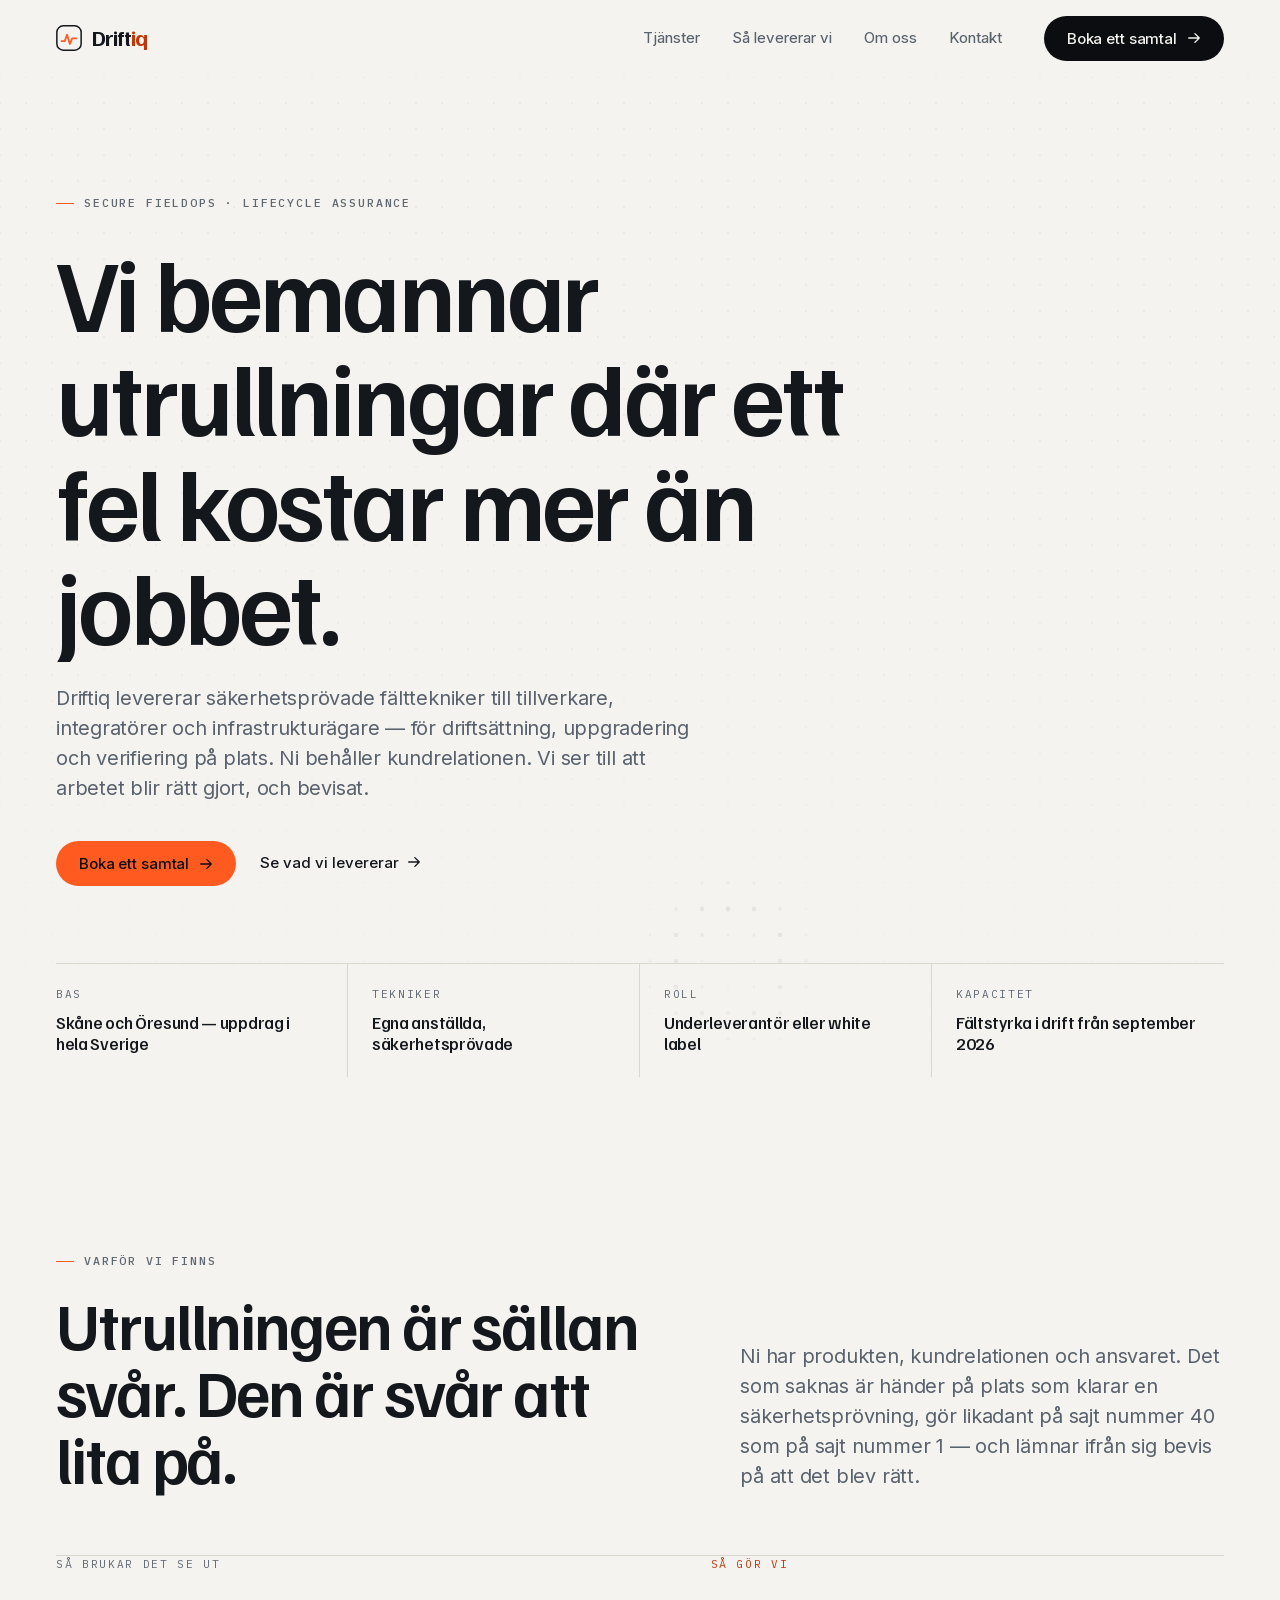
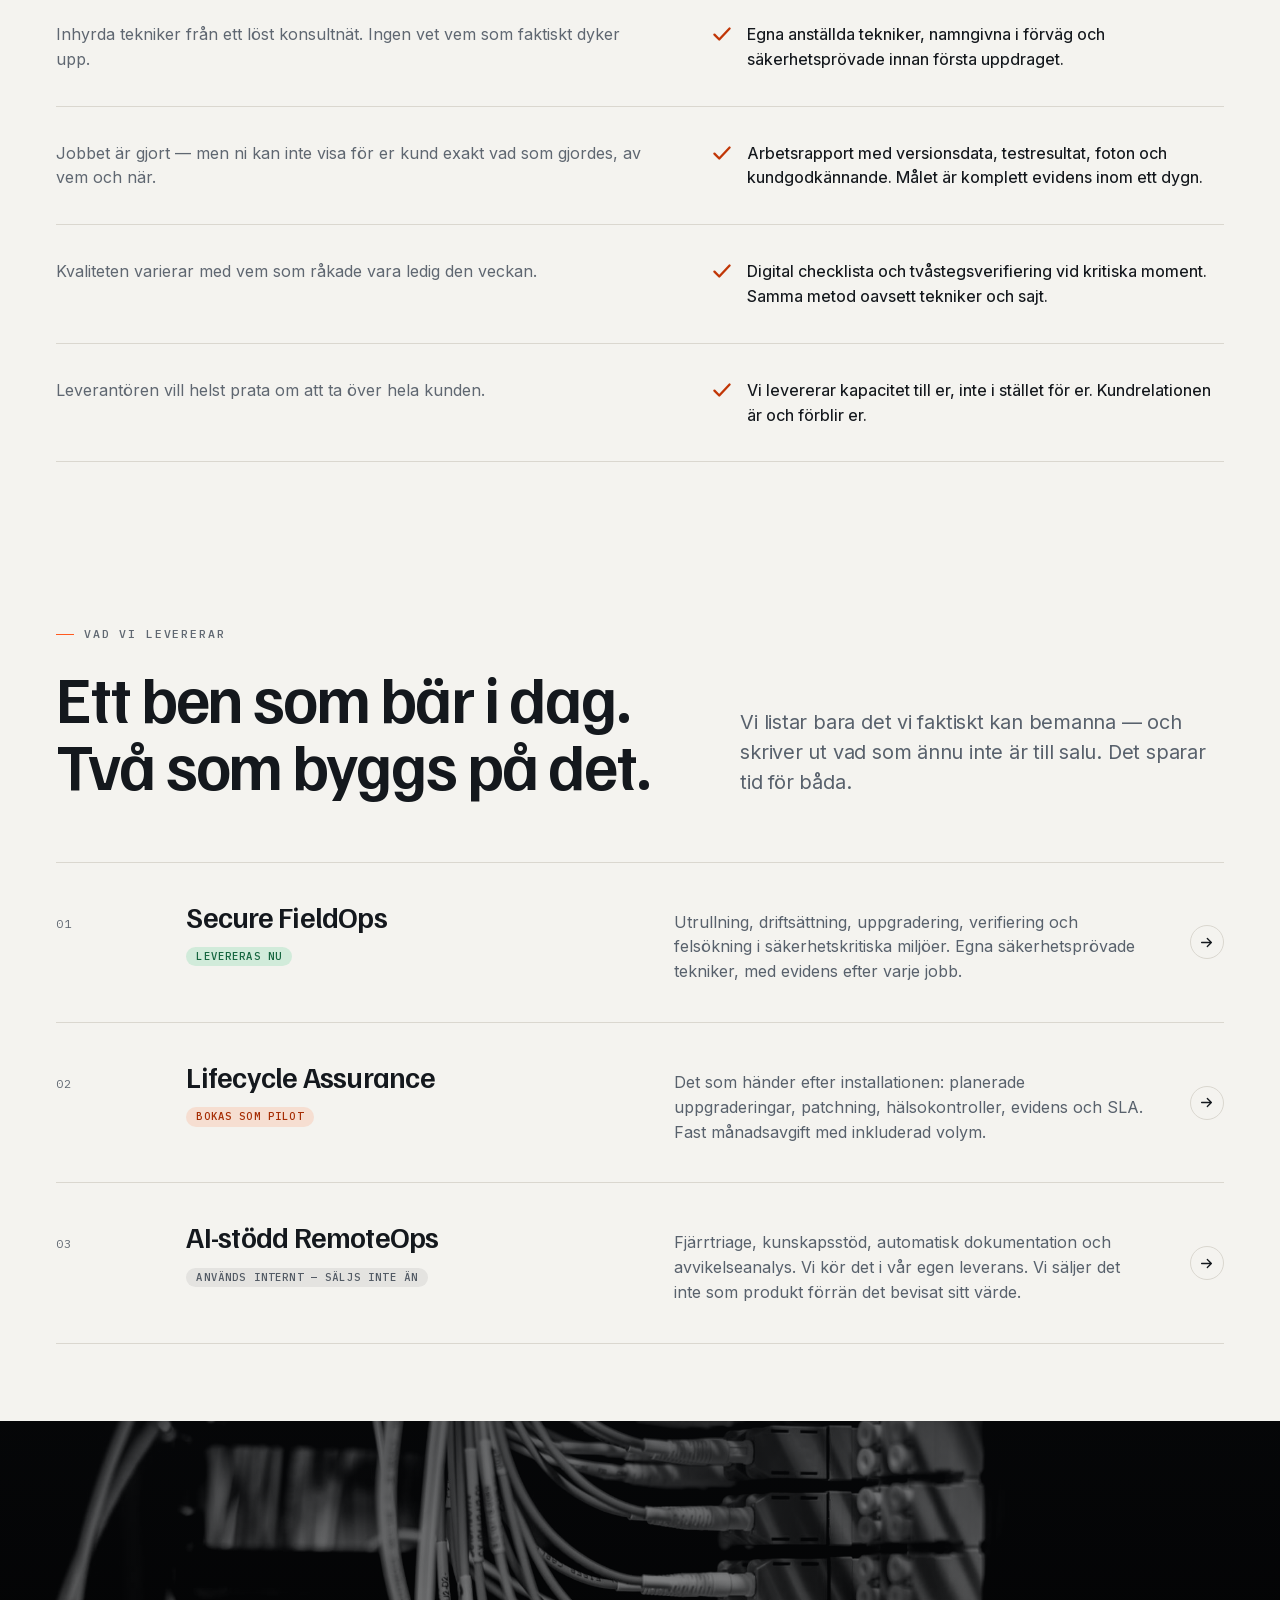
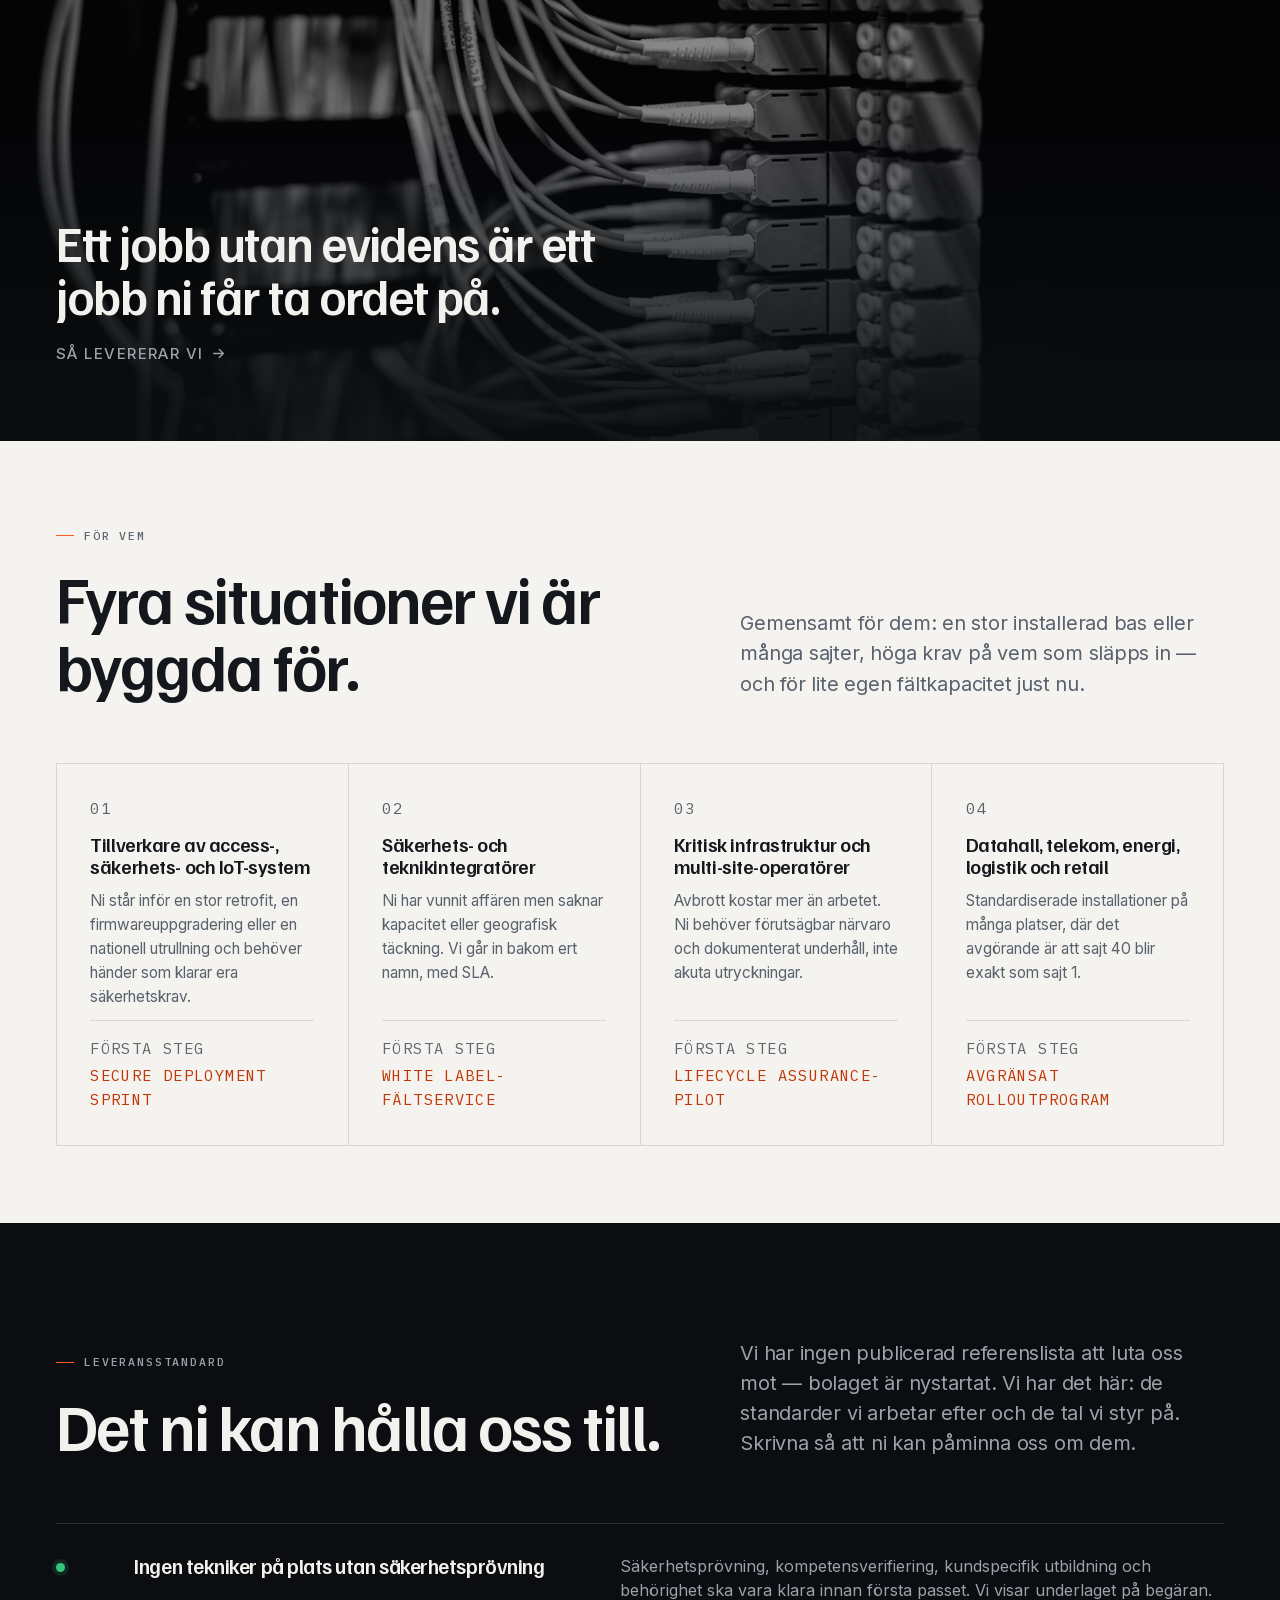
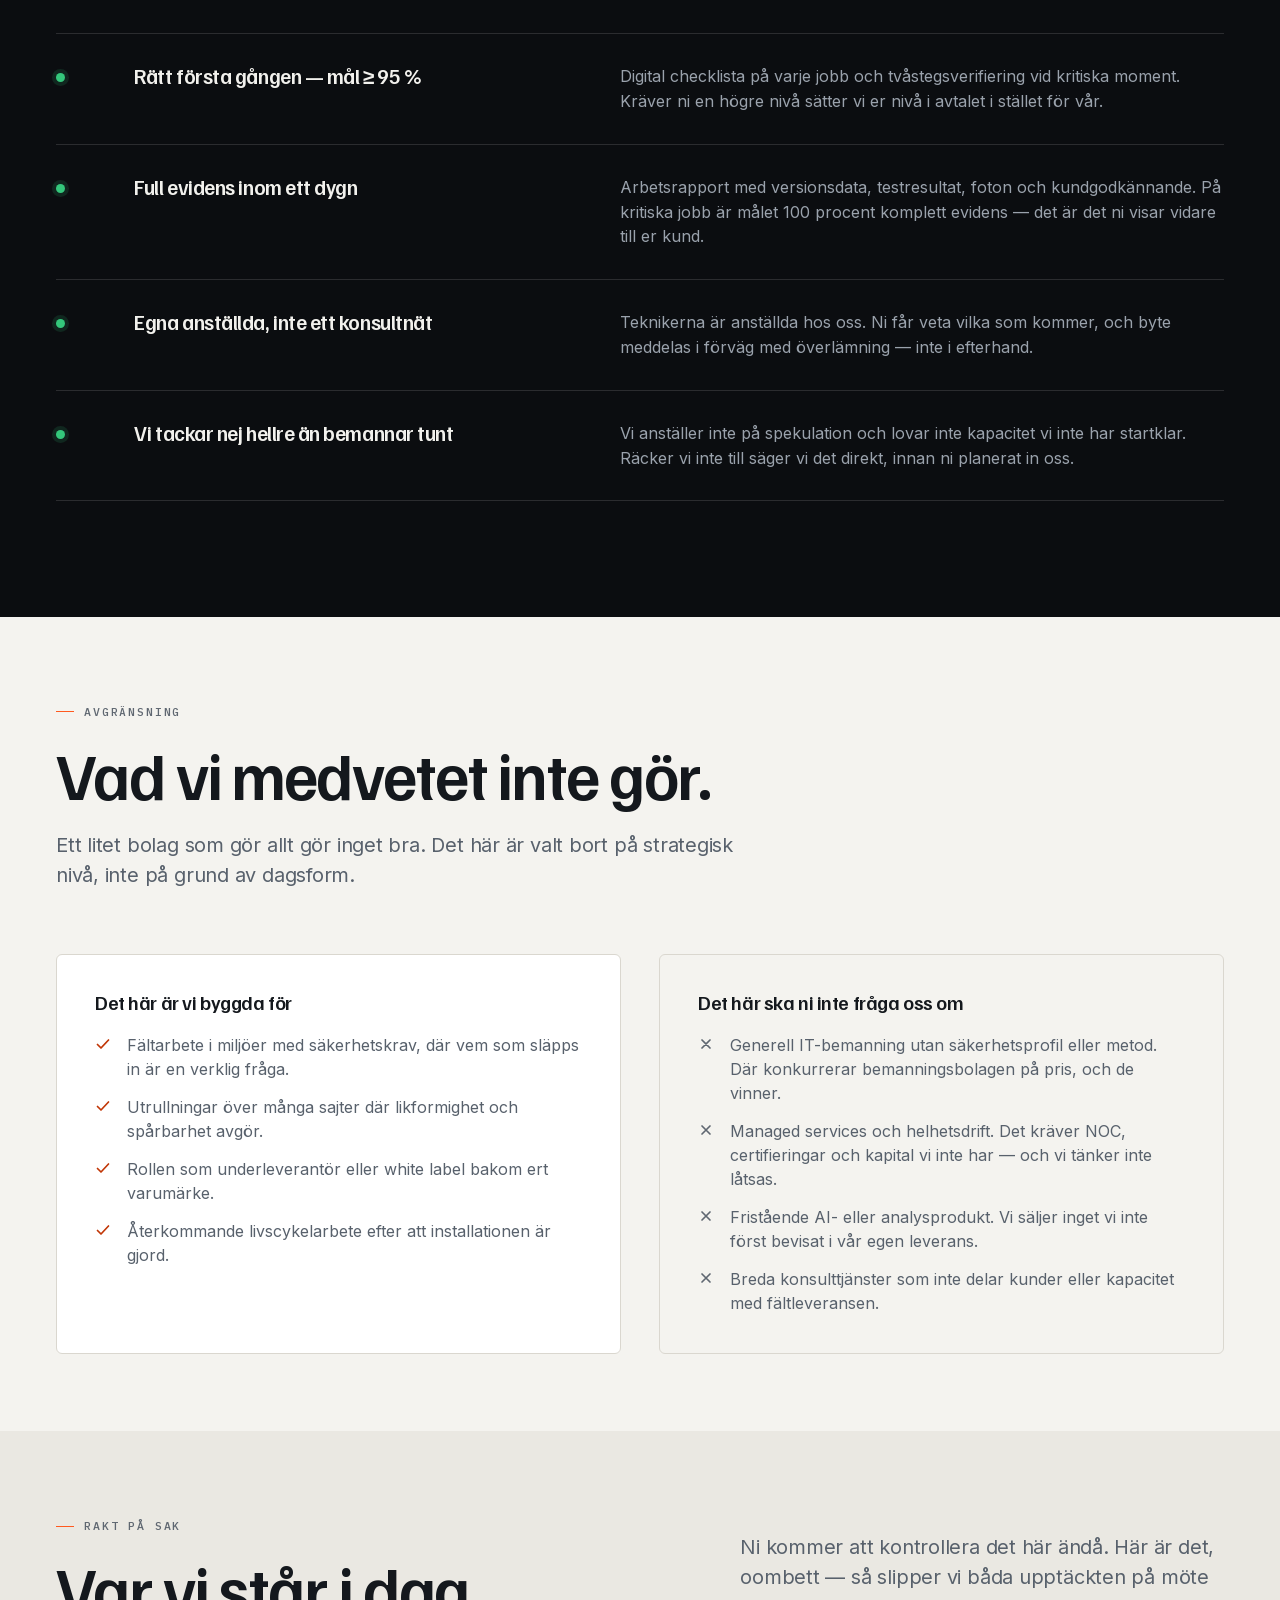
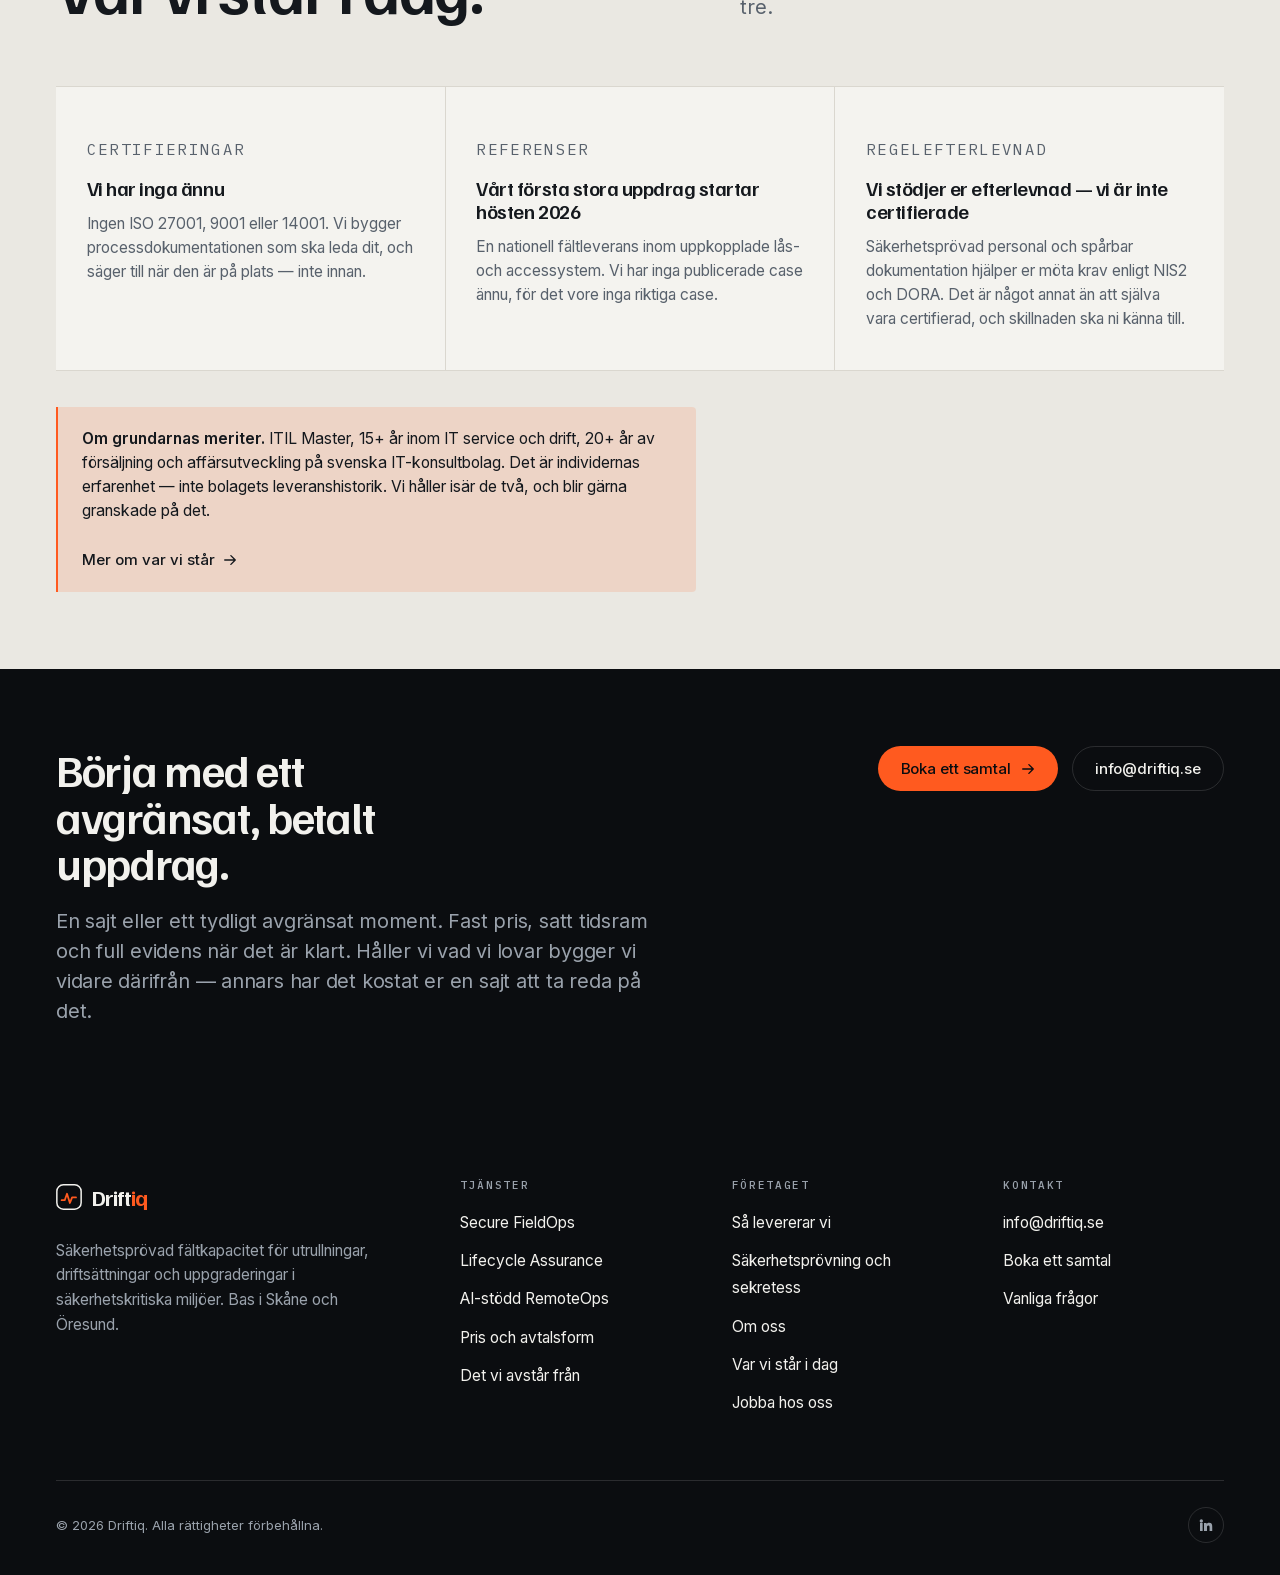
==== commit 345c8689: "Skriv om sajten efter treårsplanen och marknadsanalysen Innehållet byggde på fel positionering och f" ====
--- a/index.html
+++ b/index.html
@@ -3,16 +3,15 @@
 <head>
 <meta charset="utf-8">
 <meta name="viewport" content="width=device-width, initial-scale=1">
-<title>Driftiq — IT-drift, fältservice och utrullning i Sverige</title>
-<meta name="description" content="Driftiq levererar IT-drift, support på plats och utrullningar till större svenska verksamheter. Bakgrundskontrollerade tekniker och en namngiven ansvarig per uppdrag.">
+<title>Driftiq — säkerhetsprövad fältkapacitet för kritiska utrullningar</title>
+<meta name="description" content="Driftiq levererar säkerhetsprövade fälttekniker till tillverkare, integratörer och infrastrukturägare. Driftsättning, uppgradering och verifiering på plats — med full evidens.">
 <link rel="canonical" href="https://driftiq.se/">
 <meta name="theme-color" content="#F4F3EF">
-
 <meta property="og:type" content="website">
 <meta property="og:locale" content="sv_SE">
 <meta property="og:site_name" content="Driftiq">
-<meta property="og:title" content="Driftiq — IT-drift, fältservice och utrullning i Sverige">
-<meta property="og:description" content="Vi håller igång IT:n. På plats, där ni är. Bakgrundskontrollerade tekniker och en namngiven ansvarig per uppdrag.">
+<meta property="og:title" content="Driftiq — säkerhetsprövad fältkapacitet för kritiska utrullningar">
+<meta property="og:description" content="Driftiq levererar säkerhetsprövade fälttekniker till tillverkare, integratörer och infrastrukturägare. Driftsättning, uppgradering och verifiering på plats — med full evidens.">
 <meta property="og:url" content="https://driftiq.se/">
 
 <link rel="icon" href="assets/favicon.svg" type="image/svg+xml">
@@ -29,7 +28,7 @@
   "name": "Driftiq",
   "url": "https://driftiq.se/",
   "email": "info@driftiq.se",
-  "description": "IT-drift, fältservice och utrullning för större svenska verksamheter.",
+  "description": "Säkerhetsprövad fältkapacitet för utrullningar, driftsättningar och uppgraderingar i säkerhetskritiska miljöer.",
   "areaServed": { "@type": "Country", "name": "Sverige" },
   "address": { "@type": "PostalAddress", "addressRegion": "Skåne", "addressCountry": "SE" }
 }
@@ -39,7 +38,6 @@
 
 <a class="skip" href="#innehall">Hoppa till innehåll</a>
 
-<!-- ====================== Masthead ====================== -->
 <header class="masthead">
   <div class="shell masthead__inner">
     <a class="wordmark" href="index.html" aria-label="Driftiq — startsida">
@@ -52,7 +50,7 @@
 
     <nav class="mainnav" aria-label="Huvudmeny">
       <a href="tjanster.html">Tjänster</a>
-      <a href="sa-arbetar-vi.html">Så arbetar vi</a>
+      <a href="sa-levererar-vi.html">Så levererar vi</a>
       <a href="om-oss.html">Om oss</a>
       <a href="kontakt.html">Kontakt</a>
     </nav>
@@ -69,7 +67,7 @@
 
 <nav class="drawer" id="drawer" aria-label="Mobilmeny">
   <a href="tjanster.html">Tjänster</a>
-  <a href="sa-arbetar-vi.html">Så arbetar vi</a>
+  <a href="sa-levererar-vi.html">Så levererar vi</a>
   <a href="om-oss.html">Om oss</a>
   <a href="kontakt.html">Kontakt</a>
   <a class="btn btn--signal" href="kontakt.html">
@@ -84,17 +82,17 @@
 <section class="hero">
   <canvas class="hero__canvas" aria-hidden="true"></canvas>
   <div class="shell hero__inner">
-    <p class="tag">IT-drift · Fältservice · Utrullning</p>
-    <h1 class="display-xl">Vi håller igång IT:n. På plats, där ni är.</h1>
-    <p class="lede">Driftiq levererar drift, support och installationer till större svenska verksamheter. Erfarna, bakgrundskontrollerade tekniker — och en namngiven ansvarig som svarar när ni ringer.</p>
+    <p class="tag">Secure FieldOps · Lifecycle Assurance</p>
+    <h1 class="display-xl">Vi bemannar utrullningar där ett fel kostar mer än jobbet.</h1>
+    <p class="lede">Driftiq levererar säkerhetsprövade fälttekniker till tillverkare, integratörer och infrastrukturägare — för driftsättning, uppgradering och verifiering på plats. Ni behåller kundrelationen. Vi ser till att arbetet blir rätt gjort, och bevisat.</p>
 
     <div class="hero__actions">
       <a class="btn btn--signal" href="kontakt.html">
         Boka ett samtal
         <svg width="14" height="14" viewBox="0 0 16 16" fill="none" aria-hidden="true"><path d="M2 8h12M9 3l5 5-5 5" stroke="currentColor" stroke-width="1.6" stroke-linecap="round" stroke-linejoin="round"/></svg>
       </a>
-      <a class="tlink" href="#tjanster">
-        Se vad vi gör
+      <a class="tlink" href="#erbjudande">
+        Se vad vi levererar
         <svg width="14" height="14" viewBox="0 0 16 16" fill="none" aria-hidden="true"><path d="M2 8h12M9 3l5 5-5 5" stroke="currentColor" stroke-width="1.6" stroke-linecap="round" stroke-linejoin="round"/></svg>
       </a>
     </div>
@@ -102,135 +100,114 @@
     <dl class="specrail">
       <div class="specrail__item">
         <dt class="specrail__k">Bas</dt>
-        <dd class="specrail__v">Skåne — uppdrag i hela Sverige</dd>
+        <dd class="specrail__v">Skåne och Öresund — uppdrag i hela Sverige</dd>
       </div>
       <div class="specrail__item">
-        <dt class="specrail__k">Personal</dt>
-        <dd class="specrail__v">Bakgrundskontrollerad och certifierad</dd>
+        <dt class="specrail__k">Tekniker</dt>
+        <dd class="specrail__v">Egna anställda, säkerhetsprövade</dd>
       </div>
       <div class="specrail__item">
-        <dt class="specrail__k">Ansvar</dt>
-        <dd class="specrail__v">En namngiven kontakt per uppdrag</dd>
+        <dt class="specrail__k">Roll</dt>
+        <dd class="specrail__v">Underleverantör eller white label</dd>
       </div>
       <div class="specrail__item">
-        <dt class="specrail__k">Form</dt>
-        <dd class="specrail__v">Löpande avtal eller enskilt uppdrag</dd>
+        <dt class="specrail__k">Kapacitet</dt>
+        <dd class="specrail__v">Fältstyrka i drift från september 2026</dd>
       </div>
     </dl>
   </div>
 </section>
 
-<!-- ====================== Varför vi finns ====================== -->
+<!-- ====================== Problemet ====================== -->
 <section class="band band--tight">
   <div class="shell">
     <div class="shead" data-reveal>
       <div>
         <p class="tag">Varför vi finns</p>
-        <h2 class="display-l shead__title">Det är sällan tekniken som är problemet.</h2>
-      </div>
-      <p class="lede">Det är att ingen tar tag i den. Ärendet flyttas mellan köer, teknikern som dyker upp saknar mandat att fatta beslut, och den som lovade något på säljmötet går inte längre att nå. Driftiq är byggt för att göra tvärtom.</p>
+        <h2 class="display-l shead__title">Utrullningen är sällan svår. Den är svår att lita på.</h2>
+      </div>
+      <p class="lede">Ni har produkten, kundrelationen och ansvaret. Det som saknas är händer på plats som klarar en säkerhetsprövning, gör likadant på sajt nummer 40 som på sajt nummer 1 — och lämnar ifrån sig bevis på att det blev rätt.</p>
     </div>
 
     <div class="contrast" data-reveal>
       <div class="contrast__head" aria-hidden="true">
-        <span>Så brukar det låta</span>
+        <span>Så brukar det se ut</span>
         <span>Så gör vi</span>
       </div>
 
       <div class="contrast__row">
-        <div class="contrast__side contrast__was" data-label="Så brukar det låta">
-          <p>”Registrera ärendet i portalen så återkommer vi.”</p>
+        <div class="contrast__side contrast__was" data-label="Så brukar det se ut">
+          <p>Inhyrda tekniker från ett löst konsultnät. Ingen vet vem som faktiskt dyker upp.</p>
         </div>
         <div class="contrast__side contrast__is" data-label="Så gör vi">
           <svg class="contrast__icon" viewBox="0 0 16 16" fill="none" aria-hidden="true"><path d="M2.5 8.5 6 12l7.5-8" stroke="#C13606" stroke-width="1.7" stroke-linecap="round" stroke-linejoin="round"/></svg>
-          <p>Ni får ett namn och ett mobilnummer. Samma person äger ärendet tills det är stängt.</p>
+          <p>Egna anställda tekniker, namngivna i förväg och säkerhetsprövade innan första uppdraget.</p>
         </div>
       </div>
 
       <div class="contrast__row">
-        <div class="contrast__side contrast__was" data-label="Så brukar det låta">
-          <p>Säljaren ni träffade lämnar över till en leveransorganisation ni aldrig mött.</p>
+        <div class="contrast__side contrast__was" data-label="Så brukar det se ut">
+          <p>Jobbet är gjort — men ni kan inte visa för er kund exakt vad som gjordes, av vem och när.</p>
         </div>
         <div class="contrast__side contrast__is" data-label="Så gör vi">
           <svg class="contrast__icon" viewBox="0 0 16 16" fill="none" aria-hidden="true"><path d="M2.5 8.5 6 12l7.5-8" stroke="#C13606" stroke-width="1.7" stroke-linecap="round" stroke-linejoin="round"/></svg>
-          <p>Vi som säljer uppdraget följer det hela vägen. Vi är för få för att kunna gömma oss.</p>
+          <p>Arbetsrapport med versionsdata, testresultat, foton och kundgodkännande. Målet är komplett evidens inom ett dygn.</p>
         </div>
       </div>
 
       <div class="contrast__row">
-        <div class="contrast__side contrast__was" data-label="Så brukar det låta">
-          <p>Teknikern på plats måste ringa in för varje beslut som kostar pengar.</p>
+        <div class="contrast__side contrast__was" data-label="Så brukar det se ut">
+          <p>Kvaliteten varierar med vem som råkade vara ledig den veckan.</p>
         </div>
         <div class="contrast__side contrast__is" data-label="Så gör vi">
           <svg class="contrast__icon" viewBox="0 0 16 16" fill="none" aria-hidden="true"><path d="M2.5 8.5 6 12l7.5-8" stroke="#C13606" stroke-width="1.7" stroke-linecap="round" stroke-linejoin="round"/></svg>
-          <p>Våra tekniker är seniora nog att lösa det på plats, inom en beslutsram vi kommit överens om i förväg.</p>
+          <p>Digital checklista och tvåstegsverifiering vid kritiska moment. Samma metod oavsett tekniker och sajt.</p>
         </div>
       </div>
 
       <div class="contrast__row">
-        <div class="contrast__side contrast__was" data-label="Så brukar det låta">
-          <p>Uppföljningen kommer när kvartalet är slut, i en rapport ingen läser.</p>
+        <div class="contrast__side contrast__was" data-label="Så brukar det se ut">
+          <p>Leverantören vill helst prata om att ta över hela kunden.</p>
         </div>
         <div class="contrast__side contrast__is" data-label="Så gör vi">
           <svg class="contrast__icon" viewBox="0 0 16 16" fill="none" aria-hidden="true"><path d="M2.5 8.5 6 12l7.5-8" stroke="#C13606" stroke-width="1.7" stroke-linecap="round" stroke-linejoin="round"/></svg>
-          <p>Ni ser vad som gjorts, av vem och hur lång tid det tog. Löpande, i klartext.</p>
-        </div>
-      </div>
-    </div>
-  </div>
-</section>
-
-<!-- ====================== Tjänster ====================== -->
-<section class="band band--tight" id="tjanster">
+          <p>Vi levererar kapacitet till er, inte i stället för er. Kundrelationen är och förblir er.</p>
+        </div>
+      </div>
+    </div>
+  </div>
+</section>
+
+<!-- ====================== Erbjudande ====================== -->
+<section class="band band--tight" id="erbjudande">
   <div class="shell">
     <div class="shead" data-reveal>
       <div>
-        <p class="tag">Tjänster</p>
-        <h2 class="display-l shead__title">Sex saker vi gör, och gör ordentligt.</h2>
-      </div>
-      <p class="lede">Ingen tjänstekatalog med trettio rubriker. Vi håller oss till det vi kan bemanna med folk vi själva står för.</p>
+        <p class="tag">Vad vi levererar</p>
+        <h2 class="display-l shead__title">Ett ben som bär i dag. Två som byggs på det.</h2>
+      </div>
+      <p class="lede">Vi listar bara det vi faktiskt kan bemanna — och skriver ut vad som ännu inte är till salu. Det sparar tid för båda.</p>
     </div>
 
     <div class="services" data-reveal>
-      <a class="service" href="tjanster.html#drift">
+      <a class="service" href="tjanster.html#fieldops">
         <span class="service__no">01</span>
-        <span class="service__name">IT-drift och löpande support</span>
-        <span class="service__desc">Övervakning, ärendehantering, patchning och uppföljning. Fast kontakt och ett underlag på vad som faktiskt gjorts.</span>
+        <span class="service__name">Secure FieldOps<br><span class="service__state service__state--now">Levereras nu</span></span>
+        <span class="service__desc">Utrullning, driftsättning, uppgradering, verifiering och felsökning i säkerhetskritiska miljöer. Egna säkerhetsprövade tekniker, med evidens efter varje jobb.</span>
         <span class="service__go"><svg width="13" height="13" viewBox="0 0 16 16" fill="none" aria-hidden="true"><path d="M2 8h12M9 3l5 5-5 5" stroke="currentColor" stroke-width="1.6" stroke-linecap="round" stroke-linejoin="round"/></svg></span>
       </a>
 
-      <a class="service" href="tjanster.html#faltservice">
+      <a class="service" href="tjanster.html#lifecycle">
         <span class="service__no">02</span>
-        <span class="service__name">Fältservice och tekniker på plats</span>
-        <span class="service__desc">När det inte går att lösa på distans skickar vi någon. Tekniker som kan arbeta i era lokaler, i produktion och i miljöer med höga säkerhetskrav.</span>
+        <span class="service__name">Lifecycle Assurance<br><span class="service__state service__state--pilot">Bokas som pilot</span></span>
+        <span class="service__desc">Det som händer efter installationen: planerade uppgraderingar, patchning, hälsokontroller, evidens och SLA. Fast månadsavgift med inkluderad volym.</span>
         <span class="service__go"><svg width="13" height="13" viewBox="0 0 16 16" fill="none" aria-hidden="true"><path d="M2 8h12M9 3l5 5-5 5" stroke="currentColor" stroke-width="1.6" stroke-linecap="round" stroke-linejoin="round"/></svg></span>
       </a>
 
-      <a class="service" href="tjanster.html#utrullning">
+      <a class="service" href="tjanster.html#remoteops">
         <span class="service__no">03</span>
-        <span class="service__name">Installation och utrullning</span>
-        <span class="service__desc">Byte av klientparker, nätverksutrustning, kontorsflyttar och nyetableringar. Planerat per plats, dokumenterat per enhet.</span>
-        <span class="service__go"><svg width="13" height="13" viewBox="0 0 16 16" fill="none" aria-hidden="true"><path d="M2 8h12M9 3l5 5-5 5" stroke="currentColor" stroke-width="1.6" stroke-linecap="round" stroke-linejoin="round"/></svg></span>
-      </a>
-
-      <a class="service" href="tjanster.html#natverk">
-        <span class="service__no">04</span>
-        <span class="service__name">Nätverk och infrastruktur</span>
-        <span class="service__desc">Switchning, wifi, serverrum, kabeldragning och struktur. Vi bygger och underhåller det som allt annat står på.</span>
-        <span class="service__go"><svg width="13" height="13" viewBox="0 0 16 16" fill="none" aria-hidden="true"><path d="M2 8h12M9 3l5 5-5 5" stroke="currentColor" stroke-width="1.6" stroke-linecap="round" stroke-linejoin="round"/></svg></span>
-      </a>
-
-      <a class="service" href="tjanster.html#konsulter">
-        <span class="service__no">05</span>
-        <span class="service__name">Konsulter och resursförstärkning</span>
-        <span class="service__desc">Tekniker, projektledare eller specialist under en period. Vi föreslår bara personer vi själva hade satt hos vår viktigaste kund.</span>
-        <span class="service__go"><svg width="13" height="13" viewBox="0 0 16 16" fill="none" aria-hidden="true"><path d="M2 8h12M9 3l5 5-5 5" stroke="currentColor" stroke-width="1.6" stroke-linecap="round" stroke-linejoin="round"/></svg></span>
-      </a>
-
-      <a class="service" href="tjanster.html#automation">
-        <span class="service__no">06</span>
-        <span class="service__name">Automation och AI-stöd i driften</span>
-        <span class="service__desc">Sortering av ärenden, avvikelser i övervakningen, dokumentation som skriver sig själv. Inte som en produkt vi säljer — som ett sätt att arbeta snabbare.</span>
+        <span class="service__name">AI-stödd RemoteOps<br><span class="service__state service__state--internal">Används internt — säljs inte än</span></span>
+        <span class="service__desc">Fjärrtriage, kunskapsstöd, automatisk dokumentation och avvikelseanalys. Vi kör det i vår egen leverans. Vi säljer det inte som produkt förrän det bevisat sitt värde.</span>
         <span class="service__go"><svg width="13" height="13" viewBox="0 0 16 16" fill="none" aria-hidden="true"><path d="M2 8h12M9 3l5 5-5 5" stroke="currentColor" stroke-width="1.6" stroke-linecap="round" stroke-linejoin="round"/></svg></span>
       </a>
     </div>
@@ -243,155 +220,162 @@
     <img src="assets/img/network-cables.jpg" alt="Fiberkablar inkopplade i en patchpanel i ett serverrum" loading="lazy" decoding="async" width="1920" height="1280">
   </div>
   <div class="shell statement__body">
-    <q>En leverantör är värd något först när något går sönder.</q>
+    <q>Ett jobb utan evidens är ett jobb ni får ta ordet på.</q>
     <p class="statement__by">
-      <a class="tlink" href="sa-arbetar-vi.html" style="color:inherit">
-        Så arbetar vi
+      <a class="tlink" href="sa-levererar-vi.html" style="color:inherit">
+        Så levererar vi
         <svg width="13" height="13" viewBox="0 0 16 16" fill="none" aria-hidden="true"><path d="M2 8h12M9 3l5 5-5 5" stroke="currentColor" stroke-width="1.6" stroke-linecap="round" stroke-linejoin="round"/></svg>
       </a>
     </p>
   </div>
 </section>
 
-<!-- ====================== Så arbetar vi ====================== -->
+<!-- ====================== För vem ====================== -->
 <section class="band band--tight">
   <div class="shell">
     <div class="shead" data-reveal>
       <div>
-        <p class="tag">Arbetssätt</p>
-        <h2 class="display-l shead__title">Fyra steg. Inga överraskningar.</h2>
-      </div>
-      <p class="lede">Vi vill att ni ska veta exakt vad som händer innan ni skriver på — och exakt vad som hänt när månaden är slut.</p>
+        <p class="tag">För vem</p>
+        <h2 class="display-l shead__title">Fyra situationer vi är byggda för.</h2>
+      </div>
+      <p class="lede">Gemensamt för dem: en stor installerad bas eller många sajter, höga krav på vem som släpps in — och för lite egen fältkapacitet just nu.</p>
     </div>
 
     <div class="steps">
       <article class="step" data-reveal>
         <p class="step__no">01</p>
-        <h3>Vi lyssnar innan vi föreslår</h3>
-        <p>En timme där vi går igenom vad ni har, vad som gör ont och vad ni redan betalar för. Kostar ingenting och slutar med ett rakt besked om vi är rätt eller inte.</p>
+        <h3>Tillverkare av access-, säkerhets- och IoT-system</h3>
+        <p>Ni står inför en stor retrofit, en firmwareuppgradering eller en nationell utrullning och behöver händer som klarar era säkerhetskrav.</p>
+        <p class="step__offer"><b>Första steg</b>Secure Deployment Sprint</p>
       </article>
       <article class="step" data-reveal>
         <p class="step__no">02</p>
-        <h3>Vi skriver ner vad som gäller</h3>
-        <p>Omfattning, svarstider, vem som gör vad och vad det kostar — på ett underlag er inköpare kan läsa utan att någon behöver översätta det.</p>
+        <h3>Säkerhets- och teknikintegratörer</h3>
+        <p>Ni har vunnit affären men saknar kapacitet eller geografisk täckning. Vi går in bakom ert namn, med SLA.</p>
+        <p class="step__offer"><b>Första steg</b>White label-fältservice</p>
       </article>
       <article class="step" data-reveal>
         <p class="step__no">03</p>
-        <h3>Vi bemannar med namn</h3>
-        <p>Ni får veta vilka som kommer, vad de kan och vem som är ansvarig. Behöver vi byta någon säger vi till innan, inte efteråt.</p>
+        <h3>Kritisk infrastruktur och multi-site-operatörer</h3>
+        <p>Avbrott kostar mer än arbetet. Ni behöver förutsägbar närvaro och dokumenterat underhåll, inte akuta utryckningar.</p>
+        <p class="step__offer"><b>Första steg</b>Lifecycle Assurance-pilot</p>
       </article>
       <article class="step" data-reveal>
         <p class="step__no">04</p>
-        <h3>Vi redovisar</h3>
-        <p>Vad som gjorts, vad som återstår och vad som tog längre tid än vi trodde. Varje månad, utan att ni behöver be om det.</p>
+        <h3>Datahall, telekom, energi, logistik och retail</h3>
+        <p>Standardiserade installationer på många platser, där det avgörande är att sajt 40 blir exakt som sajt 1.</p>
+        <p class="step__offer"><b>Första steg</b>Avgränsat rolloutprogram</p>
       </article>
     </div>
   </div>
 </section>
 
-<!-- ====================== Åtaganden ====================== -->
+<!-- ====================== Leveransstandard ====================== -->
 <section class="band band--ink">
   <div class="shell">
     <div class="shead" data-reveal>
       <div>
-        <p class="tag">Åtaganden</p>
-        <h2 class="display-l shead__title">Vad ni kan hålla oss till.</h2>
-      </div>
-      <p class="lede">Vi har inte hundra referenscase att luta oss mot. Vi har det här — skrivet så att ni kan påminna oss om det när vi glömmer.</p>
+        <p class="tag">Leveransstandard</p>
+        <h2 class="display-l shead__title">Det ni kan hålla oss till.</h2>
+      </div>
+      <p class="lede">Vi har ingen publicerad referenslista att luta oss mot — bolaget är nystartat. Vi har det här: de standarder vi arbetar efter och de tal vi styr på. Skrivna så att ni kan påminna oss om dem.</p>
     </div>
 
     <div class="commits" data-reveal>
       <div class="commit">
         <span class="commit__dot" aria-hidden="true"></span>
-        <h3 class="commit__t">Svar samma arbetsdag</h3>
-        <p class="commit__d">Hör ni av er före klockan 15 en vardag får ni svar från en människa samma dag. Inte ett automatiskt kvitto med ett ärendenummer.</p>
+        <h3 class="commit__t">Ingen tekniker på plats utan säkerhetsprövning</h3>
+        <p class="commit__d">Säkerhetsprövning, kompetensverifiering, kundspecifik utbildning och behörighet ska vara klara innan första passet. Vi visar underlaget på begäran.</p>
       </div>
       <div class="commit">
         <span class="commit__dot" aria-hidden="true"></span>
-        <h3 class="commit__t">En namngiven ansvarig</h3>
-        <p class="commit__d">Varje uppdrag har en person med namn, direktnummer och mandat att fatta beslut. Den personen byts inte ut utan att vi säger till i förväg.</p>
+        <h3 class="commit__t">Rätt första gången — mål ≥ 95 %</h3>
+        <p class="commit__d">Digital checklista på varje jobb och tvåstegsverifiering vid kritiska moment. Kräver ni en högre nivå sätter vi er nivå i avtalet i stället för vår.</p>
       </div>
       <div class="commit">
         <span class="commit__dot" aria-hidden="true"></span>
-        <h3 class="commit__t">Kontrollerad och tystnadspliktig personal</h3>
-        <p class="commit__d">Alla som arbetar hos er är bakgrundskontrollerade och har skrivit på sekretessförbindelse. Vill ni se underlaget visar vi det.</p>
+        <h3 class="commit__t">Full evidens inom ett dygn</h3>
+        <p class="commit__d">Arbetsrapport med versionsdata, testresultat, foton och kundgodkännande. På kritiska jobb är målet 100 procent komplett evidens — det är det ni visar vidare till er kund.</p>
       </div>
       <div class="commit">
         <span class="commit__dot" aria-hidden="true"></span>
-        <h3 class="commit__t">Vi gör överlämningen enkel</h3>
-        <p class="commit__d">Väljer ni att ta hem driften eller byta leverantör hjälper vi till med överlämningen. Det är förutsättningen för att ni ska våga börja med oss.</p>
+        <h3 class="commit__t">Egna anställda, inte ett konsultnät</h3>
+        <p class="commit__d">Teknikerna är anställda hos oss. Ni får veta vilka som kommer, och byte meddelas i förväg med överlämning — inte i efterhand.</p>
       </div>
       <div class="commit">
         <span class="commit__dot" aria-hidden="true"></span>
-        <h3 class="commit__t">Vi säger nej när vi inte är rätt</h3>
-        <p class="commit__d">Kräver uppdraget kompetens eller närvaro vi inte har säger vi det direkt och pekar vidare. Det blir billigare för alla än att vi försöker ändå.</p>
-      </div>
-    </div>
-  </div>
-</section>
-
-<!-- ====================== Passform ====================== -->
+        <h3 class="commit__t">Vi tackar nej hellre än bemannar tunt</h3>
+        <p class="commit__d">Vi anställer inte på spekulation och lovar inte kapacitet vi inte har startklar. Räcker vi inte till säger vi det direkt, innan ni planerat in oss.</p>
+      </div>
+    </div>
+  </div>
+</section>
+
+<!-- ====================== Avstår ====================== -->
 <section class="band band--tight">
   <div class="shell">
     <div class="shead shead--stack" data-reveal>
-      <p class="tag">Passform</p>
-      <h2 class="display-l shead__title">Vi är inte rätt för alla.</h2>
-      <p class="lede" style="margin-top:22px">Det sparar tid för båda att säga det här på webbplatsen i stället för på tredje mötet.</p>
+      <p class="tag">Avgränsning</p>
+      <h2 class="display-l shead__title">Vad vi medvetet inte gör.</h2>
+      <p class="lede" style="margin-top:22px">Ett litet bolag som gör allt gör inget bra. Det här är valt bort på strategisk nivå, inte på grund av dagsform.</p>
     </div>
 
     <div class="fit">
       <div class="fitcard fitcard--yes" data-reveal>
-        <h3>Vi passar er om</h3>
+        <h3>Det här är vi byggda för</h3>
         <ul>
-          <li><svg width="16" height="16" viewBox="0 0 16 16" fill="none" aria-hidden="true"><path d="M2.5 8.5 6 12l7.5-8" stroke="currentColor" stroke-width="1.7" stroke-linecap="round" stroke-linejoin="round"/></svg><span>Ni har från ett par hundra användare och uppåt, och en IT-avdelning som är för tunn för allt som ska hinnas med.</span></li>
-          <li><svg width="16" height="16" viewBox="0 0 16 16" fill="none" aria-hidden="true"><path d="M2.5 8.5 6 12l7.5-8" stroke="currentColor" stroke-width="1.7" stroke-linecap="round" stroke-linejoin="round"/></svg><span>Ni har fysiska platser där någon faktiskt behöver dyka upp — kontor, lager, produktion, butik.</span></li>
-          <li><svg width="16" height="16" viewBox="0 0 16 16" fill="none" aria-hidden="true"><path d="M2.5 8.5 6 12l7.5-8" stroke="currentColor" stroke-width="1.7" stroke-linecap="round" stroke-linejoin="round"/></svg><span>Ni är trötta på att vara ett litet konto hos en stor leverantör.</span></li>
-          <li><svg width="16" height="16" viewBox="0 0 16 16" fill="none" aria-hidden="true"><path d="M2.5 8.5 6 12l7.5-8" stroke="currentColor" stroke-width="1.7" stroke-linecap="round" stroke-linejoin="round"/></svg><span>Ni värderar att veta vem som kommer högre än att leverantören har flest logotyper på sin webbplats.</span></li>
+          <li><svg width="16" height="16" viewBox="0 0 16 16" fill="none" aria-hidden="true"><path d="M2.5 8.5 6 12l7.5-8" stroke="currentColor" stroke-width="1.7" stroke-linecap="round" stroke-linejoin="round"/></svg><span>Fältarbete i miljöer med säkerhetskrav, där vem som släpps in är en verklig fråga.</span></li>
+          <li><svg width="16" height="16" viewBox="0 0 16 16" fill="none" aria-hidden="true"><path d="M2.5 8.5 6 12l7.5-8" stroke="currentColor" stroke-width="1.7" stroke-linecap="round" stroke-linejoin="round"/></svg><span>Utrullningar över många sajter där likformighet och spårbarhet avgör.</span></li>
+          <li><svg width="16" height="16" viewBox="0 0 16 16" fill="none" aria-hidden="true"><path d="M2.5 8.5 6 12l7.5-8" stroke="currentColor" stroke-width="1.7" stroke-linecap="round" stroke-linejoin="round"/></svg><span>Rollen som underleverantör eller white label bakom ert varumärke.</span></li>
+          <li><svg width="16" height="16" viewBox="0 0 16 16" fill="none" aria-hidden="true"><path d="M2.5 8.5 6 12l7.5-8" stroke="currentColor" stroke-width="1.7" stroke-linecap="round" stroke-linejoin="round"/></svg><span>Återkommande livscykelarbete efter att installationen är gjord.</span></li>
         </ul>
       </div>
 
       <div class="fitcard fitcard--no" data-reveal>
-        <h3>Vi passar er inte om</h3>
+        <h3>Det här ska ni inte fråga oss om</h3>
         <ul>
-          <li><svg width="16" height="16" viewBox="0 0 16 16" fill="none" aria-hidden="true"><path d="M4 4l8 8M12 4l-8 8" stroke="currentColor" stroke-width="1.7" stroke-linecap="round"/></svg><span>Ni handlar uteslutande på lägsta timpris. Då finns det bättre alternativ än vi, och vi säger det utan bitterhet.</span></li>
-          <li><svg width="16" height="16" viewBox="0 0 16 16" fill="none" aria-hidden="true"><path d="M4 4l8 8M12 4l-8 8" stroke="currentColor" stroke-width="1.7" stroke-linecap="round"/></svg><span>Ni behöver egen personal på plats i hela landet från dag ett. Vi växer region för region och lovar inte mer än vi kan bemanna.</span></li>
-          <li><svg width="16" height="16" viewBox="0 0 16 16" fill="none" aria-hidden="true"><path d="M4 4l8 8M12 4l-8 8" stroke="currentColor" stroke-width="1.7" stroke-linecap="round"/></svg><span>Ni kräver hundra referenscase. Vi är ett ungt bolag med erfarna grundare — det är skillnad, och vi låtsas inte om något annat.</span></li>
-          <li><svg width="16" height="16" viewBox="0 0 16 16" fill="none" aria-hidden="true"><path d="M4 4l8 8M12 4l-8 8" stroke="currentColor" stroke-width="1.7" stroke-linecap="round"/></svg><span>Ni vill köpa en plattform. Vi säljer människor som gör jobbet, med teknik som stöd.</span></li>
+          <li><svg width="16" height="16" viewBox="0 0 16 16" fill="none" aria-hidden="true"><path d="M4 4l8 8M12 4l-8 8" stroke="currentColor" stroke-width="1.7" stroke-linecap="round"/></svg><span>Generell IT-bemanning utan säkerhetsprofil eller metod. Där konkurrerar bemanningsbolagen på pris, och de vinner.</span></li>
+          <li><svg width="16" height="16" viewBox="0 0 16 16" fill="none" aria-hidden="true"><path d="M4 4l8 8M12 4l-8 8" stroke="currentColor" stroke-width="1.7" stroke-linecap="round"/></svg><span>Managed services och helhetsdrift. Det kräver NOC, certifieringar och kapital vi inte har — och vi tänker inte låtsas.</span></li>
+          <li><svg width="16" height="16" viewBox="0 0 16 16" fill="none" aria-hidden="true"><path d="M4 4l8 8M12 4l-8 8" stroke="currentColor" stroke-width="1.7" stroke-linecap="round"/></svg><span>Fristående AI- eller analysprodukt. Vi säljer inget vi inte först bevisat i vår egen leverans.</span></li>
+          <li><svg width="16" height="16" viewBox="0 0 16 16" fill="none" aria-hidden="true"><path d="M4 4l8 8M12 4l-8 8" stroke="currentColor" stroke-width="1.7" stroke-linecap="round"/></svg><span>Breda konsulttjänster som inte delar kunder eller kapacitet med fältleveransen.</span></li>
         </ul>
       </div>
     </div>
   </div>
 </section>
 
-<!-- ====================== Vilka vi är ====================== -->
+<!-- ====================== Läget ====================== -->
 <section class="band band--tight band--sunk">
   <div class="shell">
-    <div class="shead shead--stack" data-reveal>
-      <p class="tag">Vilka vi är</p>
-      <h2 class="display-l shead__title">Ni handlar av två personer, inte av ett varumärke.</h2>
-    </div>
-
-    <!--
-      Att fylla i när ni är redo: medgrundarens namn och gärna porträttbilder.
-      Texten fungerar som den är tills dess.
-    -->
-    <div class="people">
-      <article class="person" data-reveal>
-        <p class="person__role">Medgrundare · Affärer och leverans</p>
-        <h3>Tjugo år inne i den svenska IT-konsultbranschen</h3>
-        <p>Vår medgrundare har byggt affärer och satt konsulter hos några av Sveriges största IT-konsultbolag i över 20 år. Det är därför vi vet vilka tekniker som håller i skarpt läge — och vilka som mest ser bra ut på ett CV.</p>
-      </article>
-      <article class="person" data-reveal>
-        <p class="person__role">Medgrundare · CFO</p>
-        <h3>Jeton Jasharaj</h3>
-        <p>Ansvarar för avtal, ekonomi och rekrytering av konsulter. Bakgrund inom försäljning, affärsutveckling och investeringsfrämjande i södra Sverige. Är den ni pratar med om villkor, pris och uppföljning.</p>
-        <p class="person__links">
-          <a class="tlink" href="https://www.linkedin.com/in/jeton-jasharaj-398a0915/" rel="noopener" target="_blank">
-            LinkedIn
-            <svg width="13" height="13" viewBox="0 0 16 16" fill="none" aria-hidden="true"><path d="M6 3h7v7M13 3 4 12" stroke="currentColor" stroke-width="1.6" stroke-linecap="round" stroke-linejoin="round"/></svg>
-          </a>
-        </p>
-      </article>
+    <div class="shead" data-reveal>
+      <div>
+        <p class="tag">Rakt på sak</p>
+        <h2 class="display-l shead__title">Var vi står i dag.</h2>
+      </div>
+      <p class="lede">Ni kommer att kontrollera det här ändå. Här är det, oombett — så slipper vi båda upptäckten på möte tre.</p>
+    </div>
+
+    <div class="grid3" data-reveal>
+      <div class="gcard">
+        <p class="gcard__k">Certifieringar</p>
+        <h3>Vi har inga ännu</h3>
+        <p>Ingen ISO 27001, 9001 eller 14001. Vi bygger processdokumentationen som ska leda dit, och säger till när den är på plats — inte innan.</p>
+      </div>
+      <div class="gcard">
+        <p class="gcard__k">Referenser</p>
+        <h3>Vårt första stora uppdrag startar hösten 2026</h3>
+        <p>En nationell fältleverans inom uppkopplade lås- och accessystem. Vi har inga publicerade case ännu, för det vore inga riktiga case.</p>
+      </div>
+      <div class="gcard">
+        <p class="gcard__k">Regelefterlevnad</p>
+        <h3>Vi stödjer er efterlevnad — vi är inte certifierade</h3>
+        <p>Säkerhetsprövad personal och spårbar dokumentation hjälper er möta krav enligt NIS2 och DORA. Det är något annat än att själva vara certifierad, och skillnaden ska ni känna till.</p>
+      </div>
+    </div>
+
+    <div class="note" style="margin-top:36px;max-width:64ch">
+      <strong>Om grundarnas meriter.</strong> ITIL Master, 15+ år inom IT service och drift, 20+ år av försäljning och affärsutveckling på svenska IT-konsultbolag. Det är individernas erfarenhet — inte bolagets leveranshistorik. Vi håller isär de två, och blir gärna granskade på det.
+      <br><br><a class="tlink" href="om-oss.html#lage">Mer om var vi står <svg width="14" height="14" viewBox="0 0 16 16" fill="none" aria-hidden="true"><path d="M2 8h12M9 3l5 5-5 5" stroke="currentColor" stroke-width="1.6" stroke-linecap="round" stroke-linejoin="round"/></svg></a>
     </div>
   </div>
 </section>
@@ -399,7 +383,10 @@
 <!-- ====================== CTA ====================== -->
 <section class="band band--ink band--tight">
   <div class="shell cta" data-reveal>
-    <h2 class="display-m">Berätta vad som inte fungerar. Vi säger rakt ut om vi kan lösa det.</h2>
+    <div>
+      <h2 class="display-m">Börja med ett avgränsat, betalt uppdrag.</h2>
+      <p class="lede" style="margin-top:20px;max-width:52ch">En sajt eller ett tydligt avgränsat moment. Fast pris, satt tidsram och full evidens när det är klart. Håller vi vad vi lovar bygger vi vidare därifrån — annars har det kostat er en sajt att ta reda på det.</p>
+    </div>
     <div class="cta__actions">
       <a class="btn btn--signal" href="kontakt.html">
         Boka ett samtal
@@ -412,39 +399,38 @@
 
 </main>
 
-<!-- ====================== Footer ====================== -->
 <footer class="footer">
   <div class="shell">
     <div class="footer__grid">
       <div>
         <a class="wordmark" href="index.html" aria-label="Driftiq — startsida">
           <svg class="wordmark__glyph" viewBox="0 0 26 26" aria-hidden="true">
-            <rect x=".85" y=".85" width="24.3" height="24.3" rx="6.5" fill="none" stroke="currentColor" stroke-width="1.5"/>
-            <path d="M5.6 16.2h3.1l2.3-6.4 2.9 9.2 2.2-5.6h3.9" fill="none" stroke="#FF5A1F" stroke-width="1.8" stroke-linecap="round" stroke-linejoin="round"/>
-          </svg>
+        <rect x=".85" y=".85" width="24.3" height="24.3" rx="6.5" fill="none" stroke="currentColor" stroke-width="1.5"/>
+        <path d="M5.6 16.2h3.1l2.3-6.4 2.9 9.2 2.2-5.6h3.9" fill="none" stroke="#FF5A1F" stroke-width="1.8" stroke-linecap="round" stroke-linejoin="round"/>
+      </svg>
           <span>Drift<span class="wordmark__q">iq</span></span>
         </a>
-        <p class="footer__blurb">IT-drift, fältservice och utrullning för större svenska verksamheter. Bas i Skåne, uppdrag i hela landet.</p>
+        <p class="footer__blurb">Säkerhetsprövad fältkapacitet för utrullningar, driftsättningar och uppgraderingar i säkerhetskritiska miljöer. Bas i Skåne och Öresund.</p>
       </div>
 
       <div>
         <h4>Tjänster</h4>
         <ul>
-          <li><a href="tjanster.html#drift">IT-drift och support</a></li>
-          <li><a href="tjanster.html#faltservice">Fältservice</a></li>
-          <li><a href="tjanster.html#utrullning">Installation och utrullning</a></li>
-          <li><a href="tjanster.html#natverk">Nätverk och infrastruktur</a></li>
-          <li><a href="tjanster.html#konsulter">Konsulter</a></li>
-          <li><a href="tjanster.html#automation">Automation och AI-stöd</a></li>
+          <li><a href="tjanster.html#fieldops">Secure FieldOps</a></li>
+          <li><a href="tjanster.html#lifecycle">Lifecycle Assurance</a></li>
+          <li><a href="tjanster.html#remoteops">AI-stödd RemoteOps</a></li>
+          <li><a href="tjanster.html#pris">Pris och avtalsform</a></li>
+          <li><a href="tjanster.html#avstar">Det vi avstår från</a></li>
         </ul>
       </div>
 
       <div>
         <h4>Företaget</h4>
         <ul>
-          <li><a href="sa-arbetar-vi.html">Så arbetar vi</a></li>
-          <li><a href="sa-arbetar-vi.html#sakerhet">Säkerhet och sekretess</a></li>
+          <li><a href="sa-levererar-vi.html">Så levererar vi</a></li>
+          <li><a href="sa-levererar-vi.html#sakerhet">Säkerhetsprövning och sekretess</a></li>
           <li><a href="om-oss.html">Om oss</a></li>
+          <li><a href="om-oss.html#lage">Var vi står i dag</a></li>
           <li><a href="om-oss.html#jobb">Jobba hos oss</a></li>
         </ul>
       </div>
--- a/css/driftiq.css
+++ b/css/driftiq.css
@@ -1094,3 +1094,56 @@
   body{ background: #fff; }
   .band--ink, .footer{ background: #fff; color: #000; }
 }
+
+/* ---------- 27. Status-märken på tjänster ----------
+   Varje tjänst visar öppet var den står: levereras nu, bokas som
+   pilot, eller används bara internt. Färgen bär ingen ensam
+   betydelse — texten säger samma sak. */
+
+.service__state{
+  display: inline-block;
+  margin-top: 10px;
+  padding: 4px 10px;
+  border-radius: 999px;
+  font-family: var(--mono);
+  font-size: 10.5px;
+  font-weight: 500;
+  letter-spacing: .11em;
+  text-transform: uppercase;
+  white-space: nowrap;
+}
+.service__state--now{      background: rgba(52,199,123,.18);  color: #16663F; }
+.service__state--pilot{    background: var(--signal-dim);     color: #A62D04; }
+.service__state--internal{ background: rgba(20,24,29,.07);    color: #525A64; }
+
+.band--ink .service__state--now{      background: rgba(52,199,123,.16); color: #6FE3AC; }
+.band--ink .service__state--pilot{    background: rgba(255,90,31,.18);  color: #FF8F63; }
+.band--ink .service__state--internal{ background: rgba(255,255,255,.09); color: var(--on-ink-dim); }
+
+/* Rad med föreslaget första steg i "För vem"-korten */
+.step__offer{
+  margin-top: auto;
+  padding-top: 16px;
+  border-top: 1px solid var(--line);
+  font-family: var(--mono);
+  font-size: 11px;
+  letter-spacing: .09em;
+  text-transform: uppercase;
+  color: var(--signal-ink) !important;
+  line-height: 1.5;
+}
+.step__offer b{
+  display: block;
+  font-weight: 400;
+  color: var(--text-3);
+  margin-bottom: 3px;
+}
+.band--ink .step__offer b{ color: var(--on-ink-dim); }
+.band--ink .step__offer{ border-top-color: var(--ink-line); color: var(--signal) !important; }
+
+/* CTA-blocket rymmer nu rubrik + brödtext i första kolumnen */
+.cta{ align-items: start; }
+.cta .lede{ margin-top: 20px; }
+@media (max-width: 880px){
+  .cta__actions{ margin-top: 4px; }
+}
